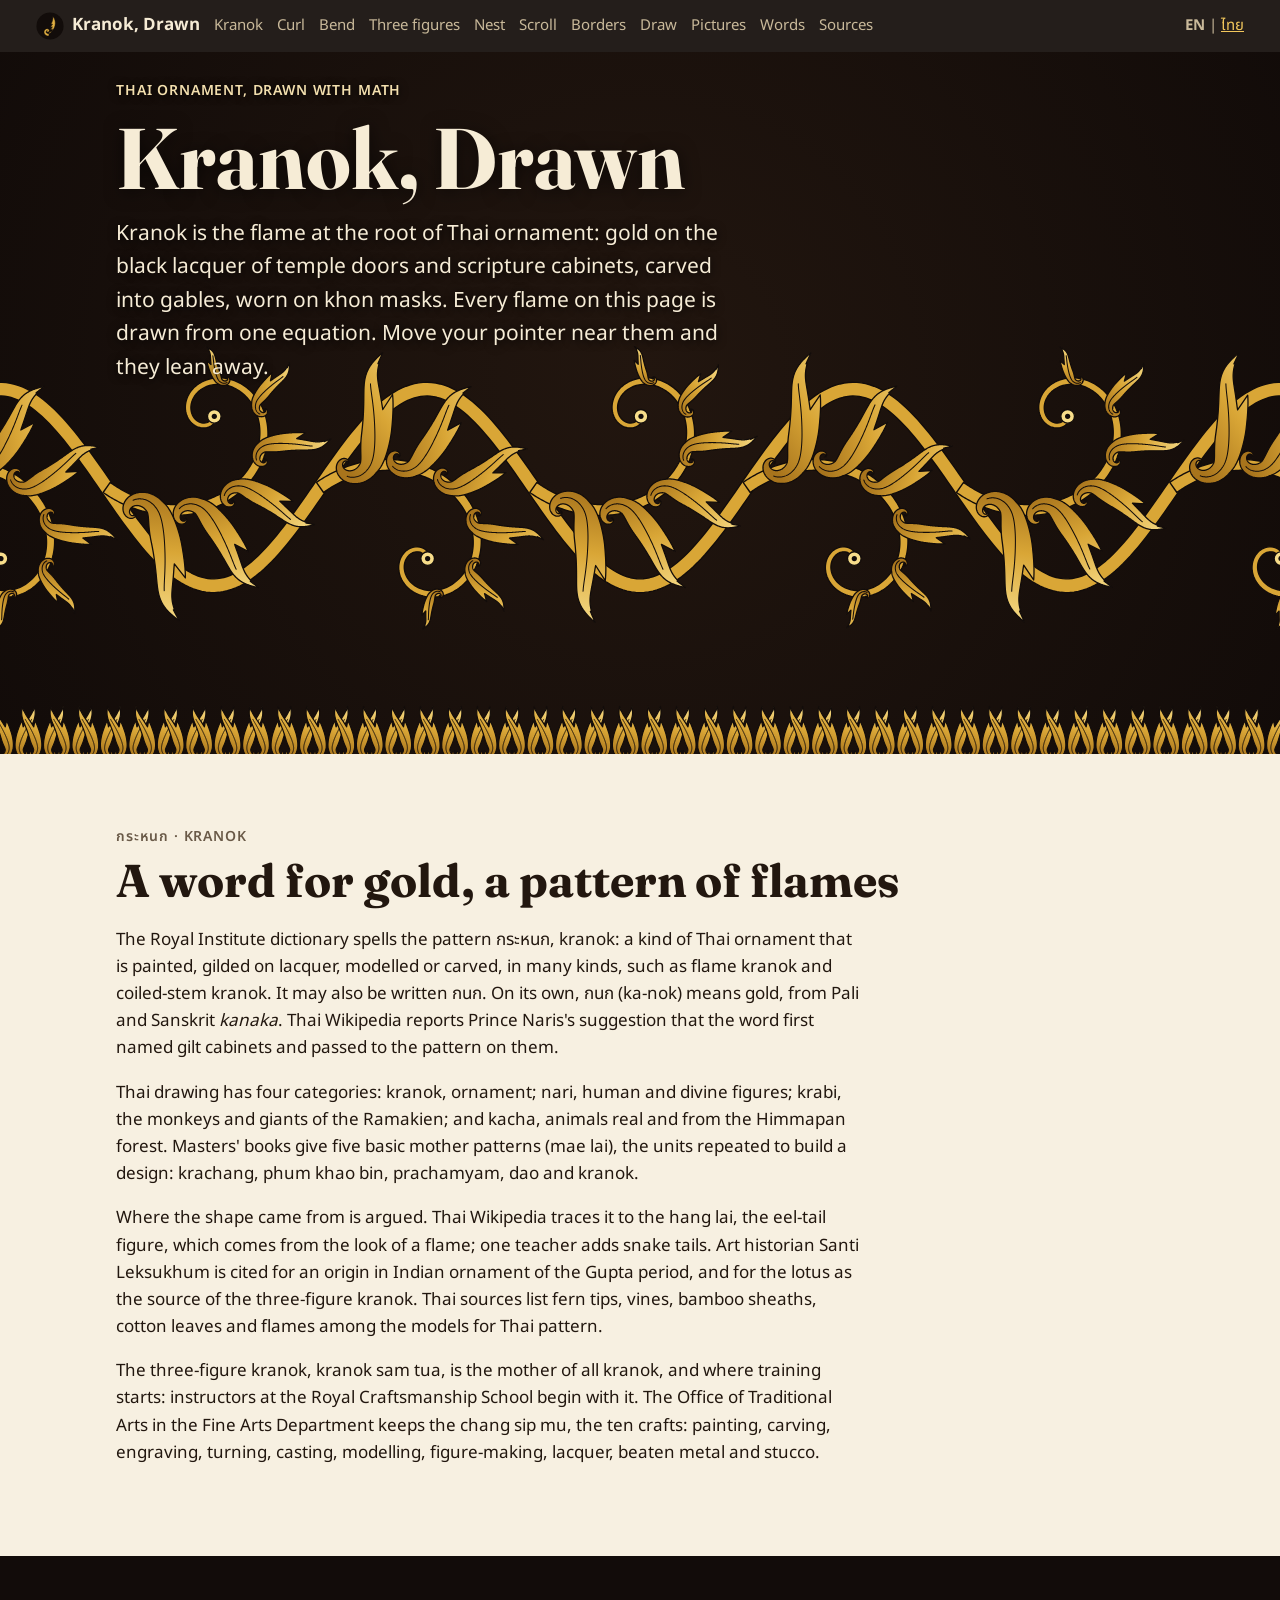
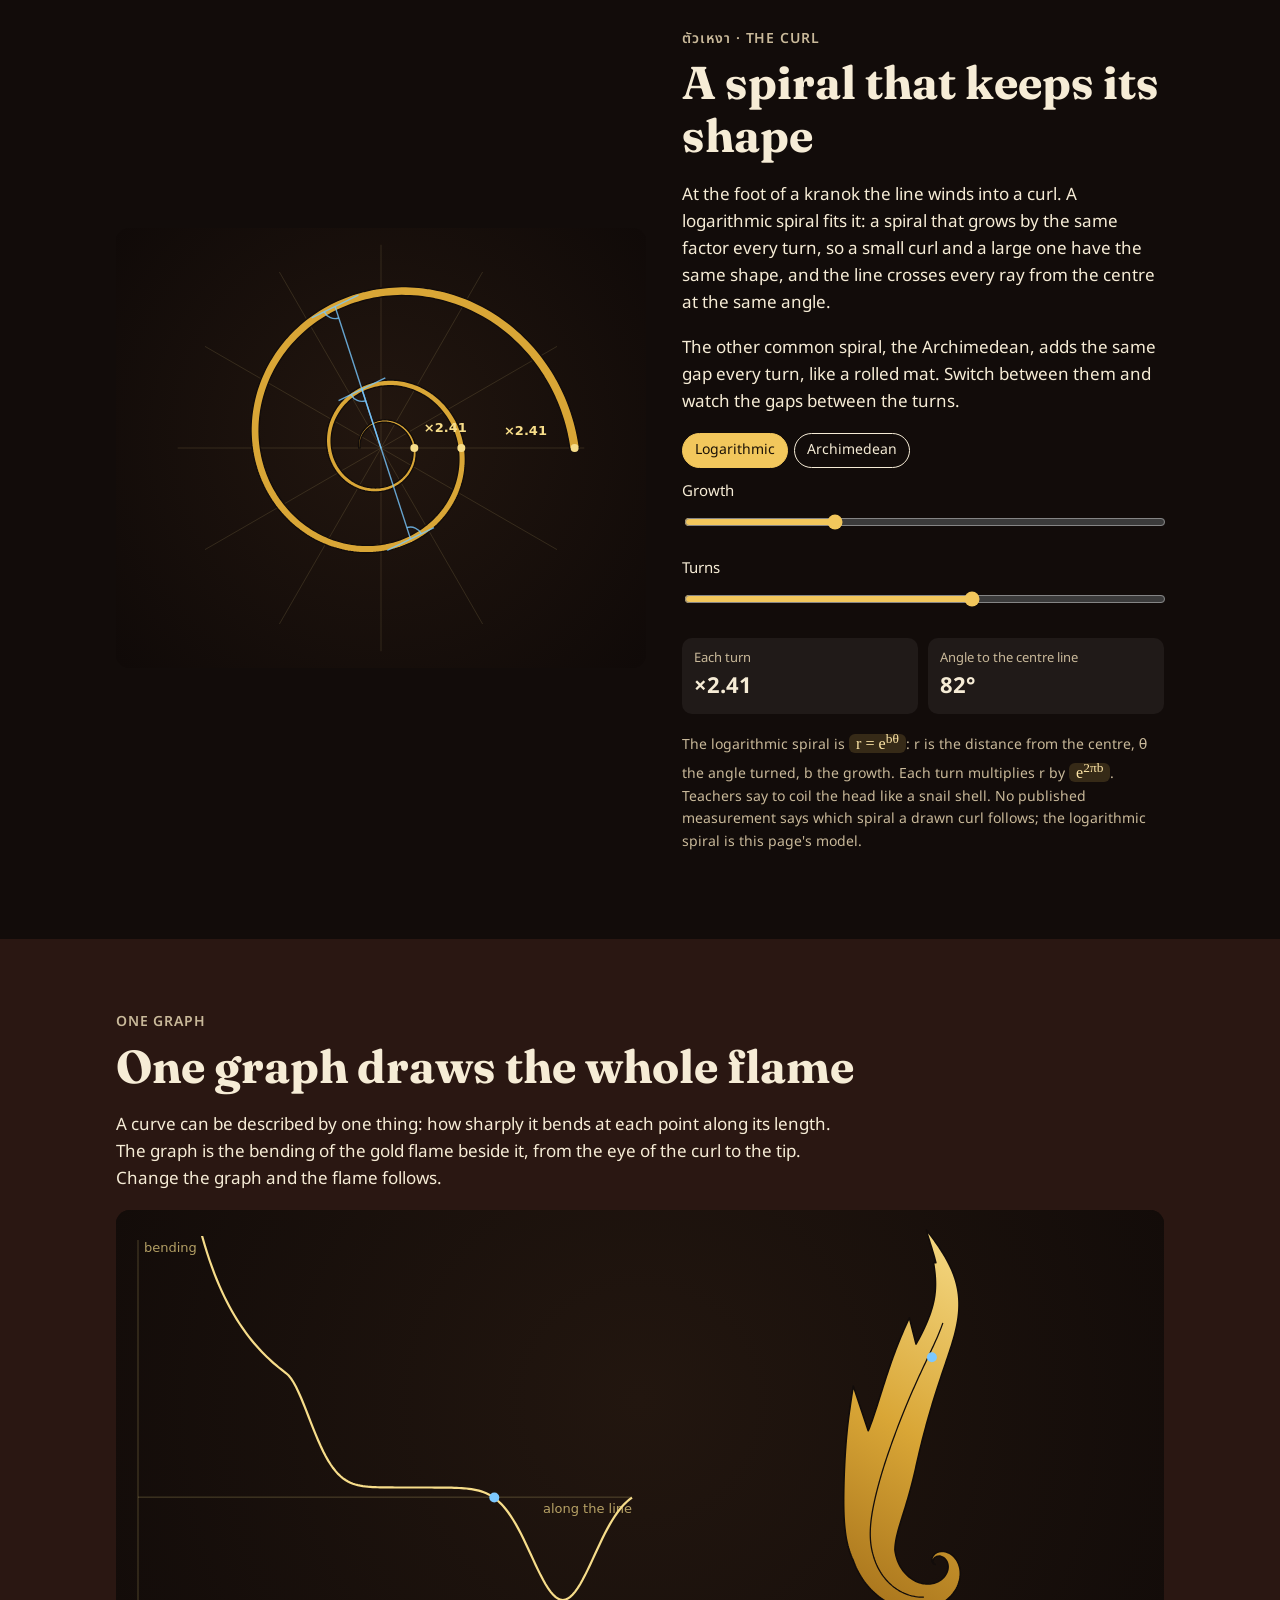
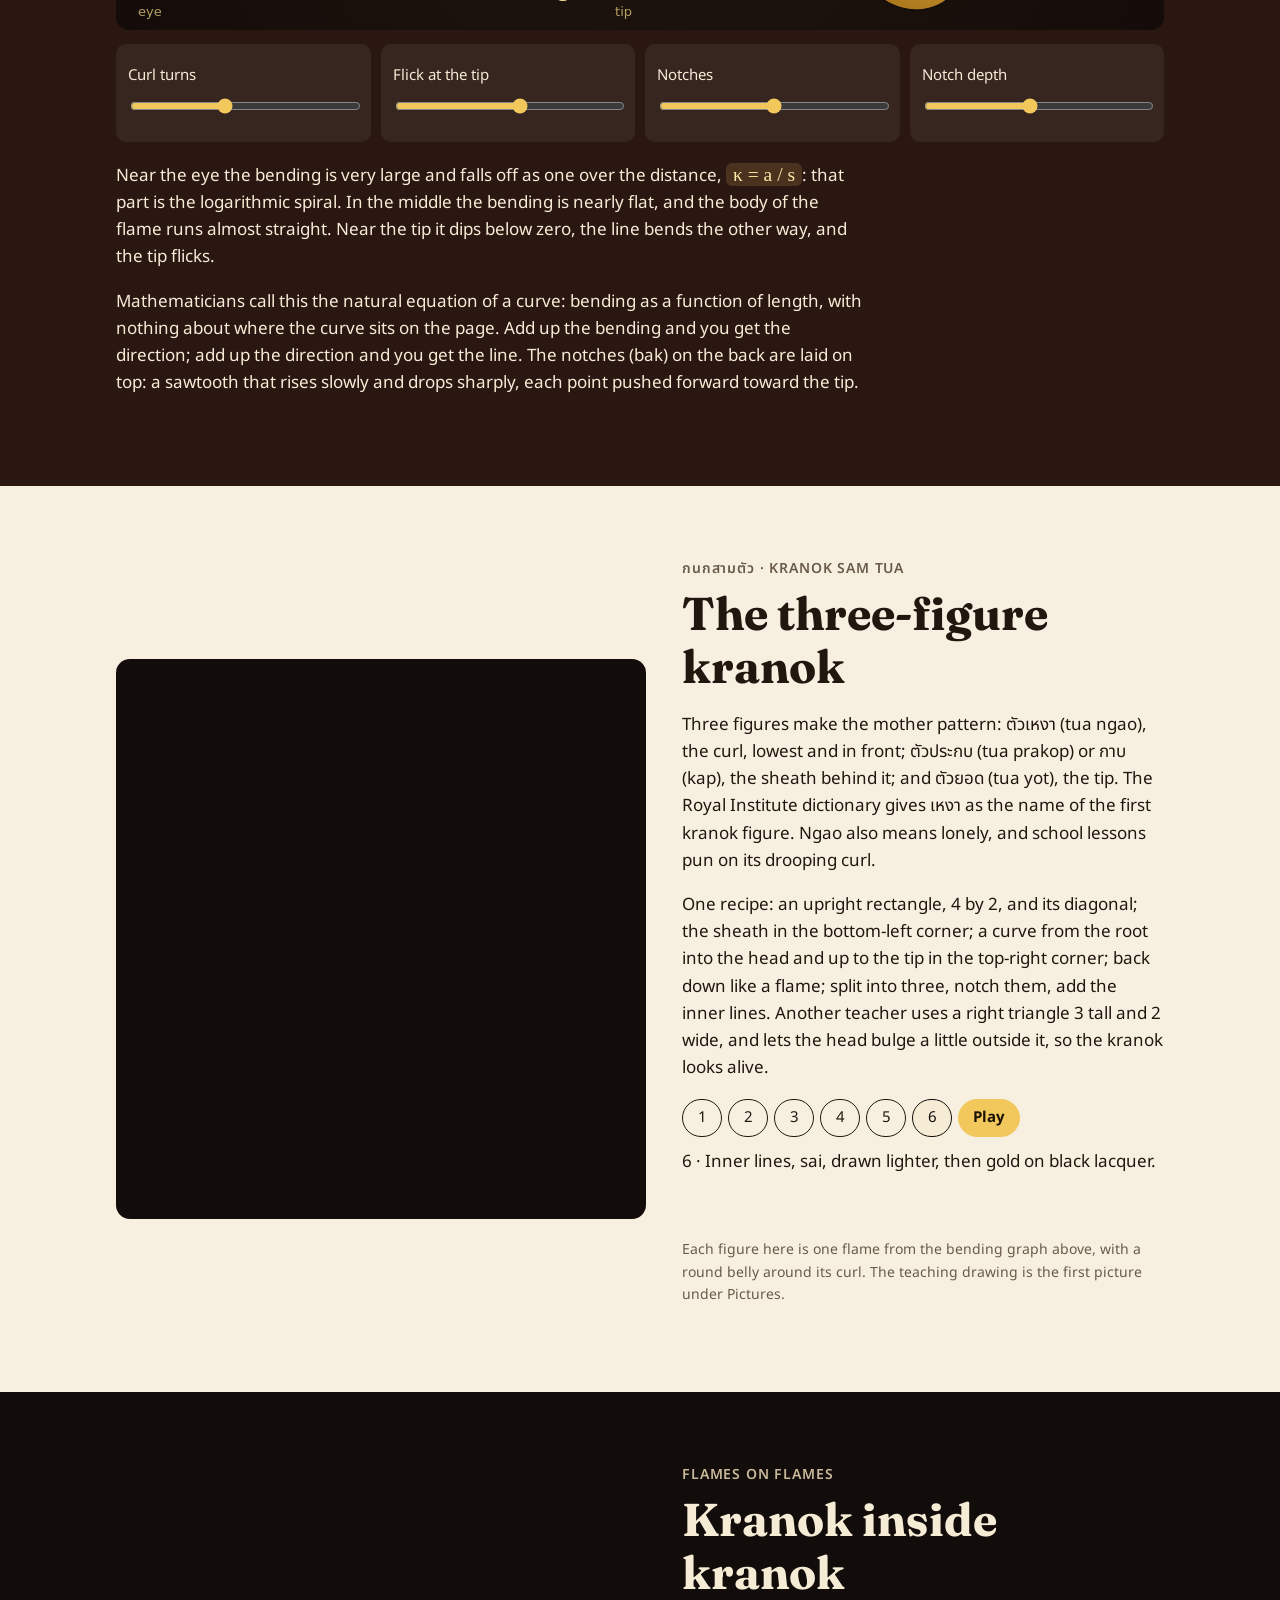
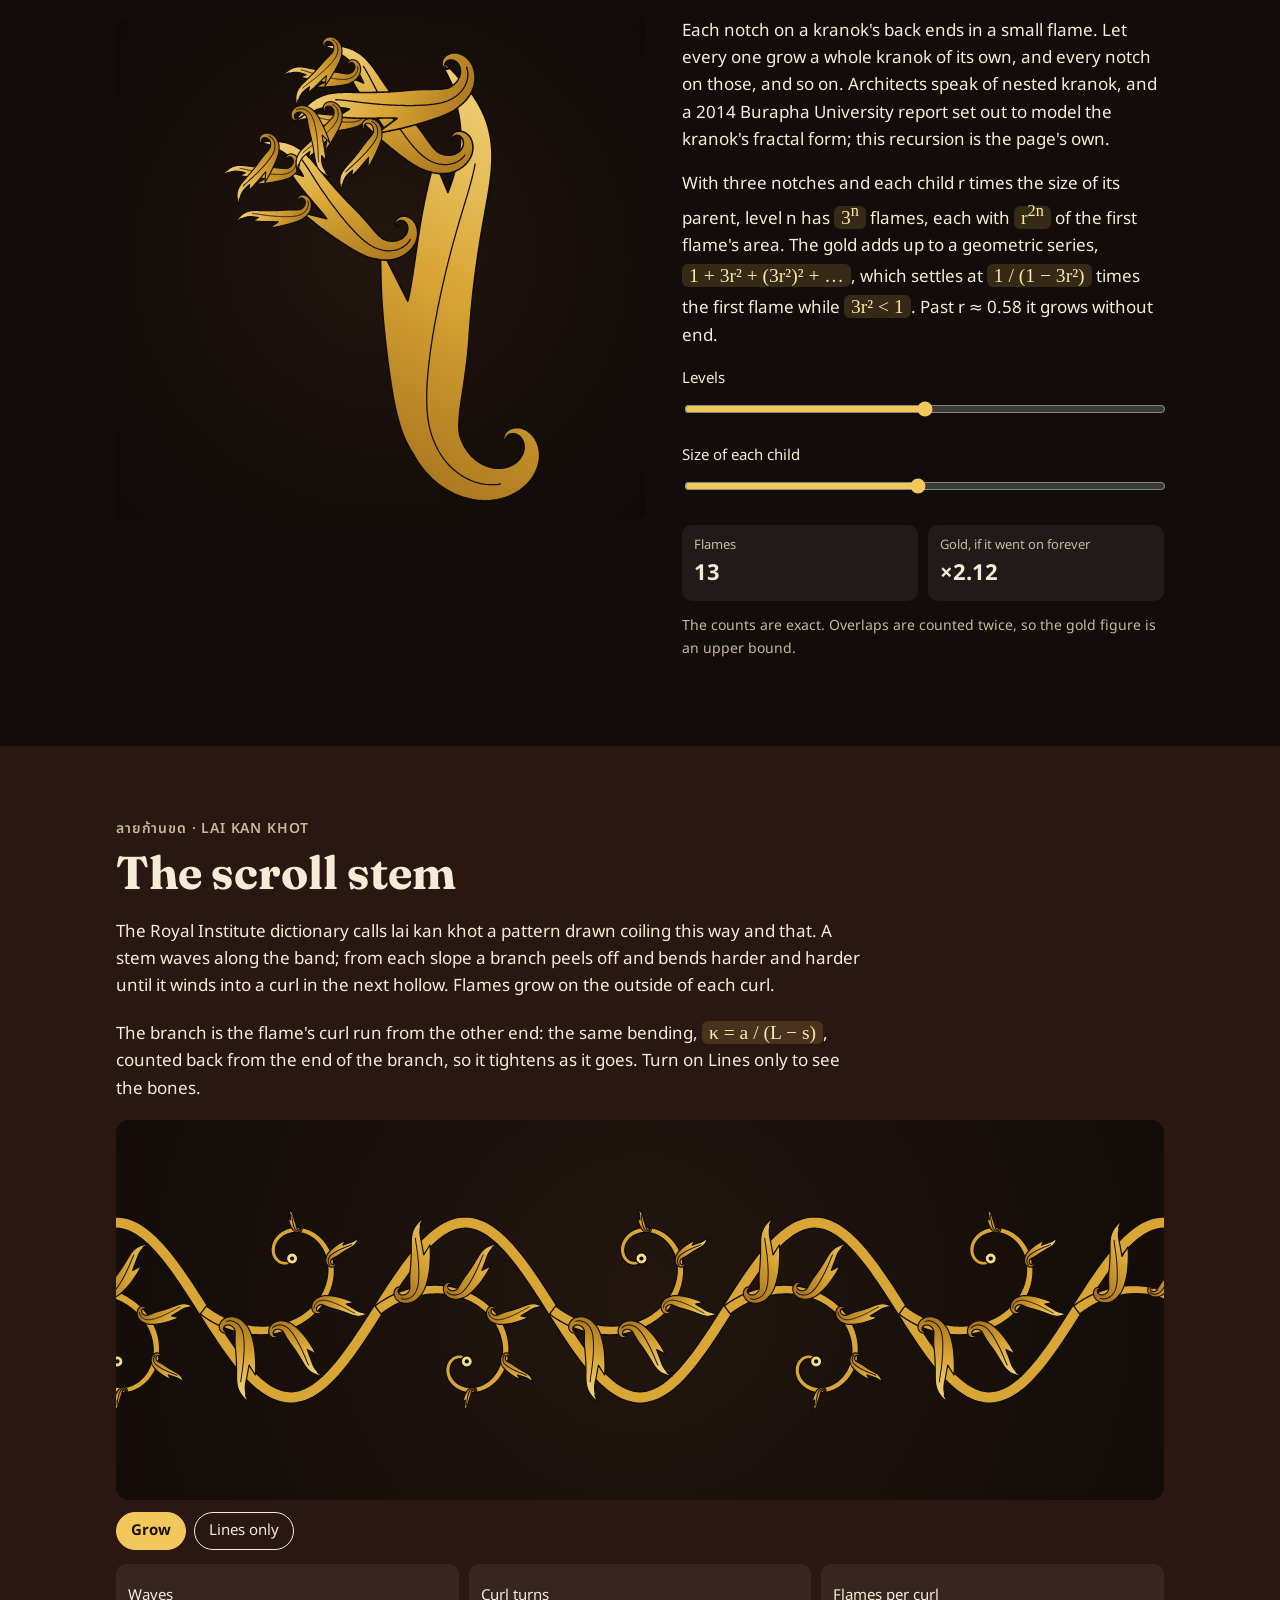
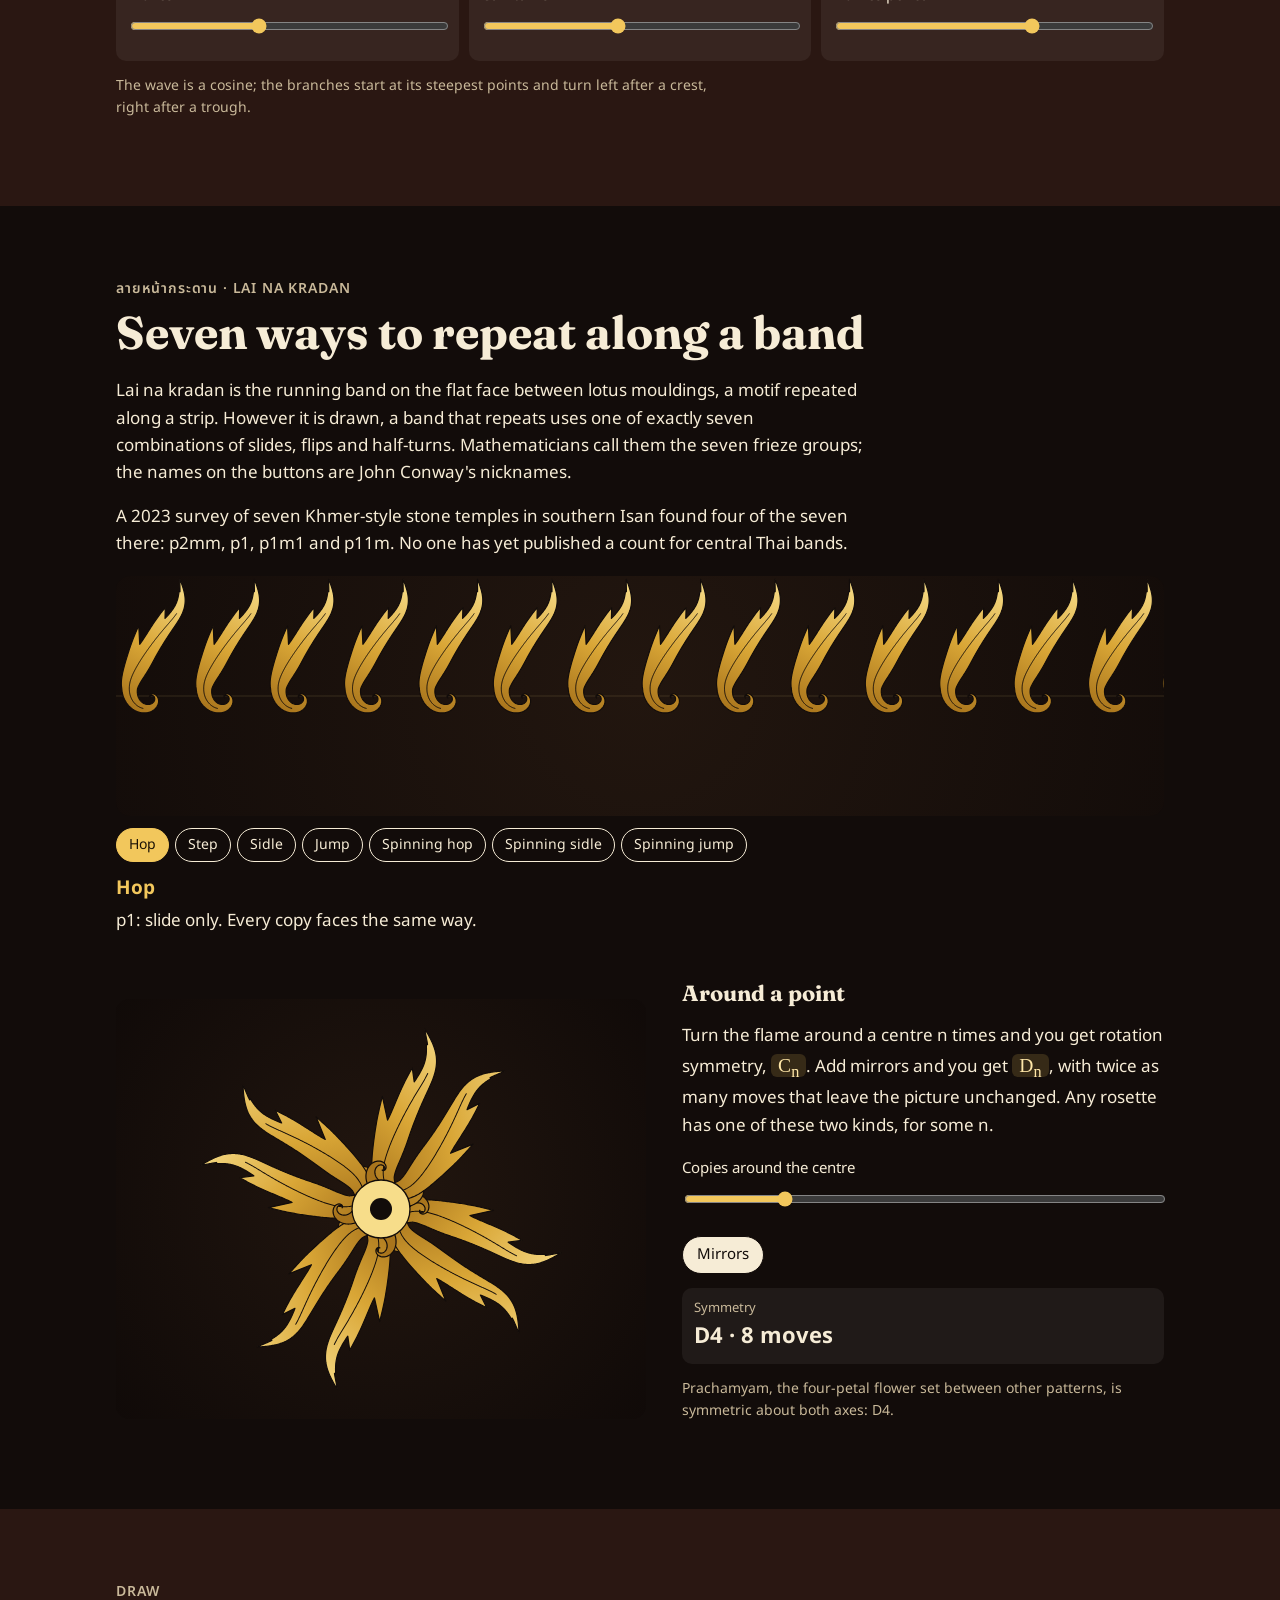
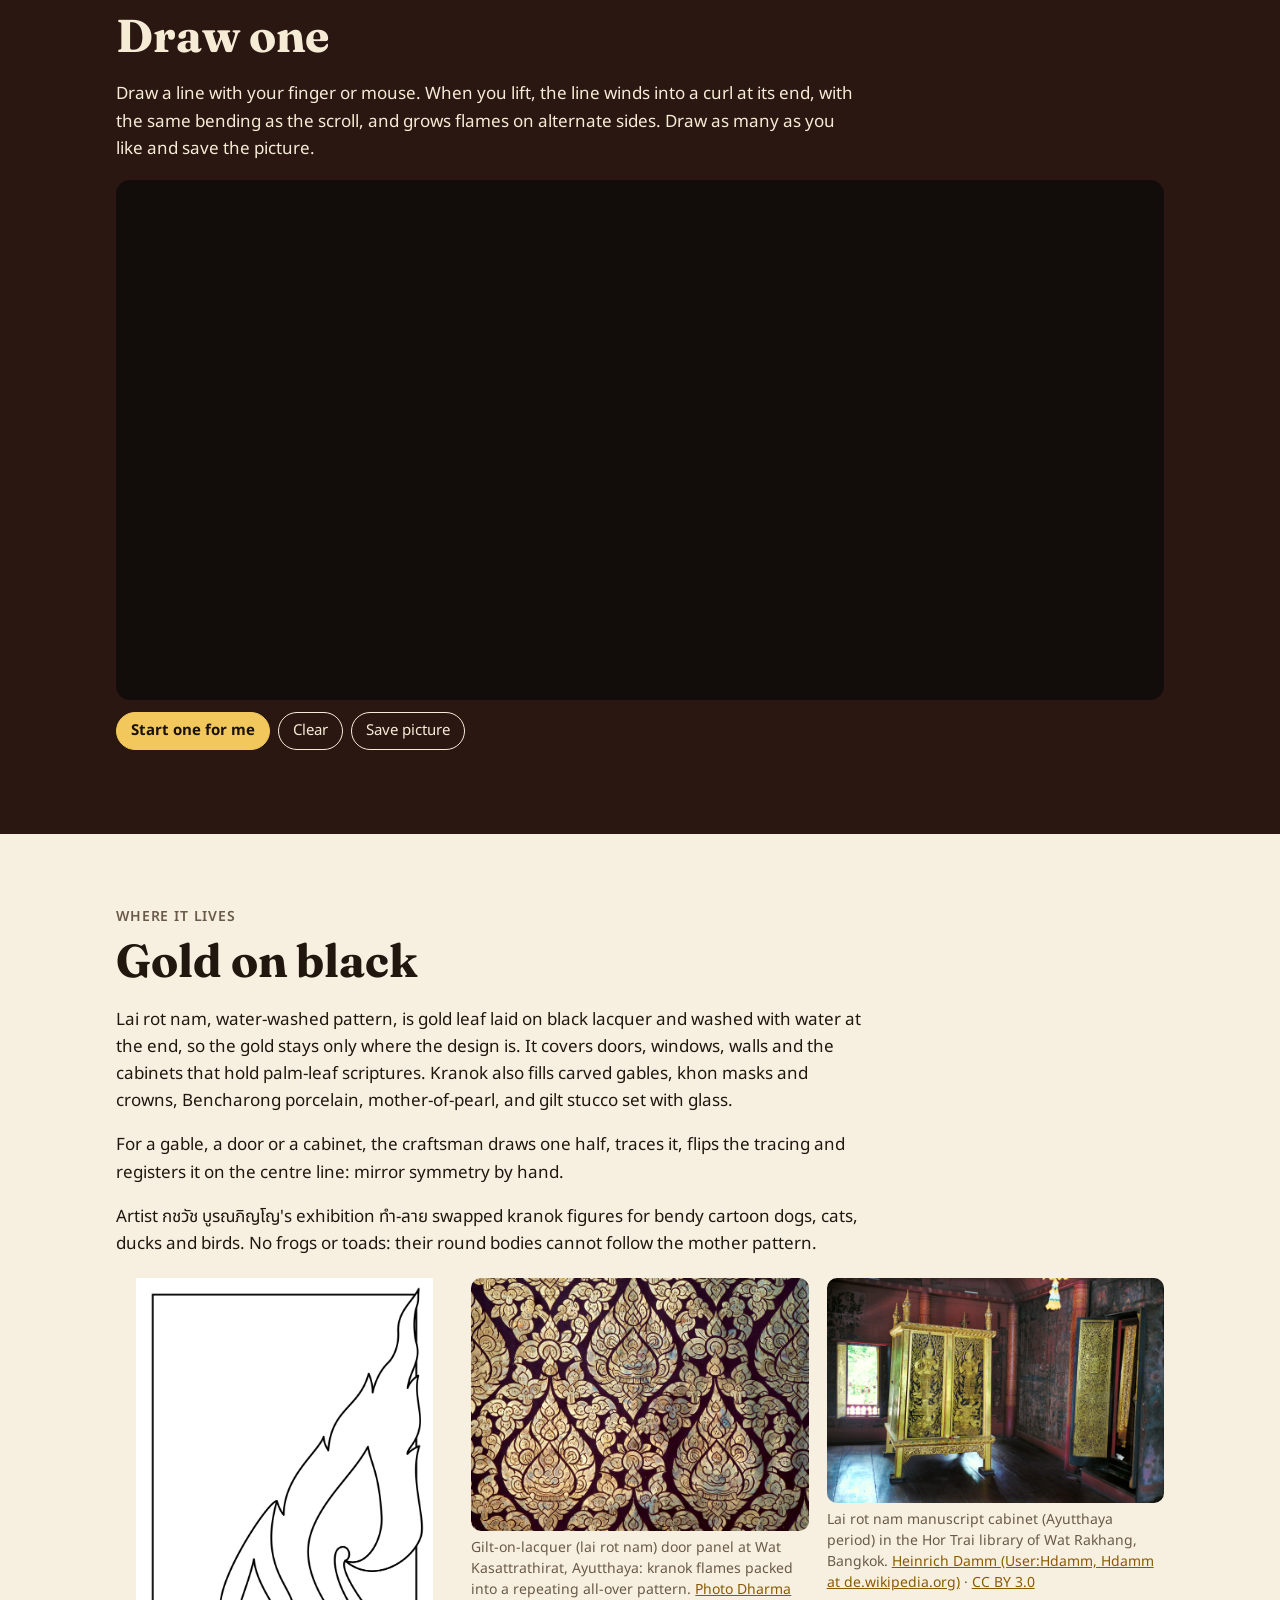
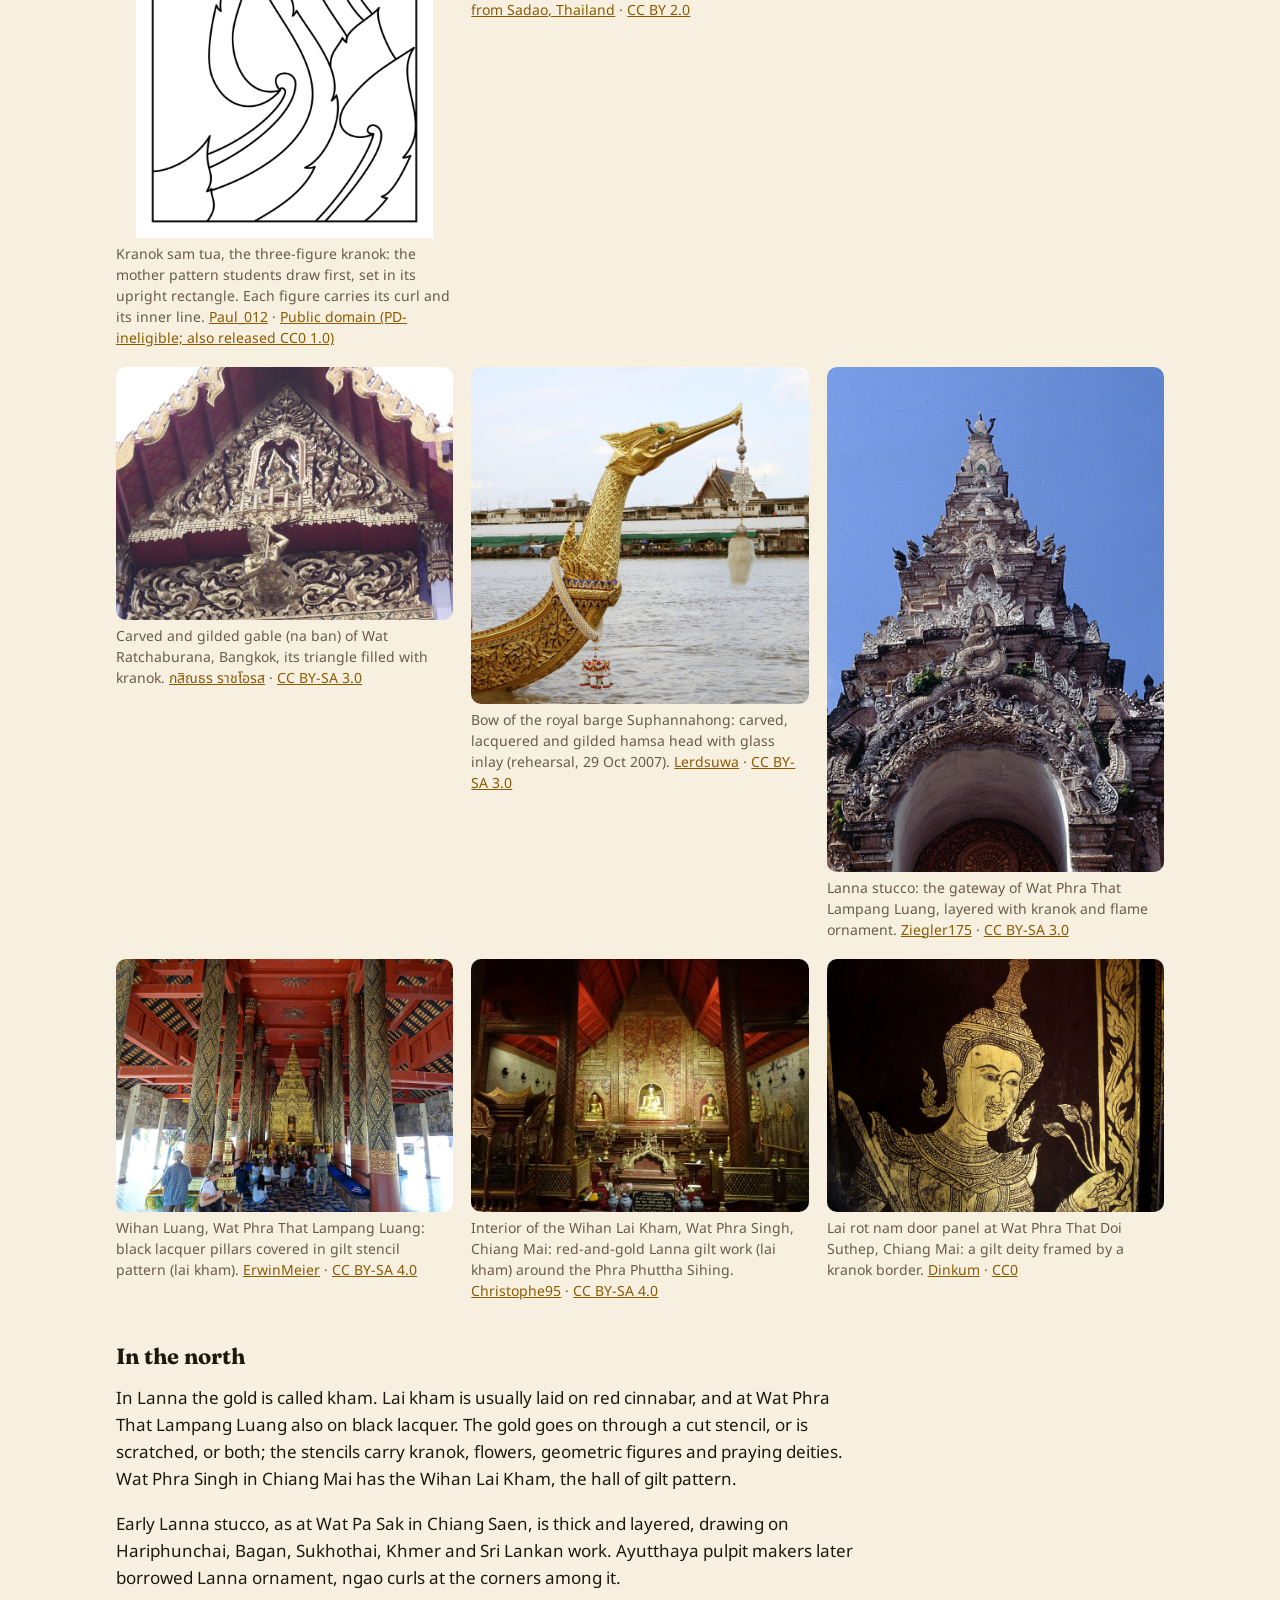
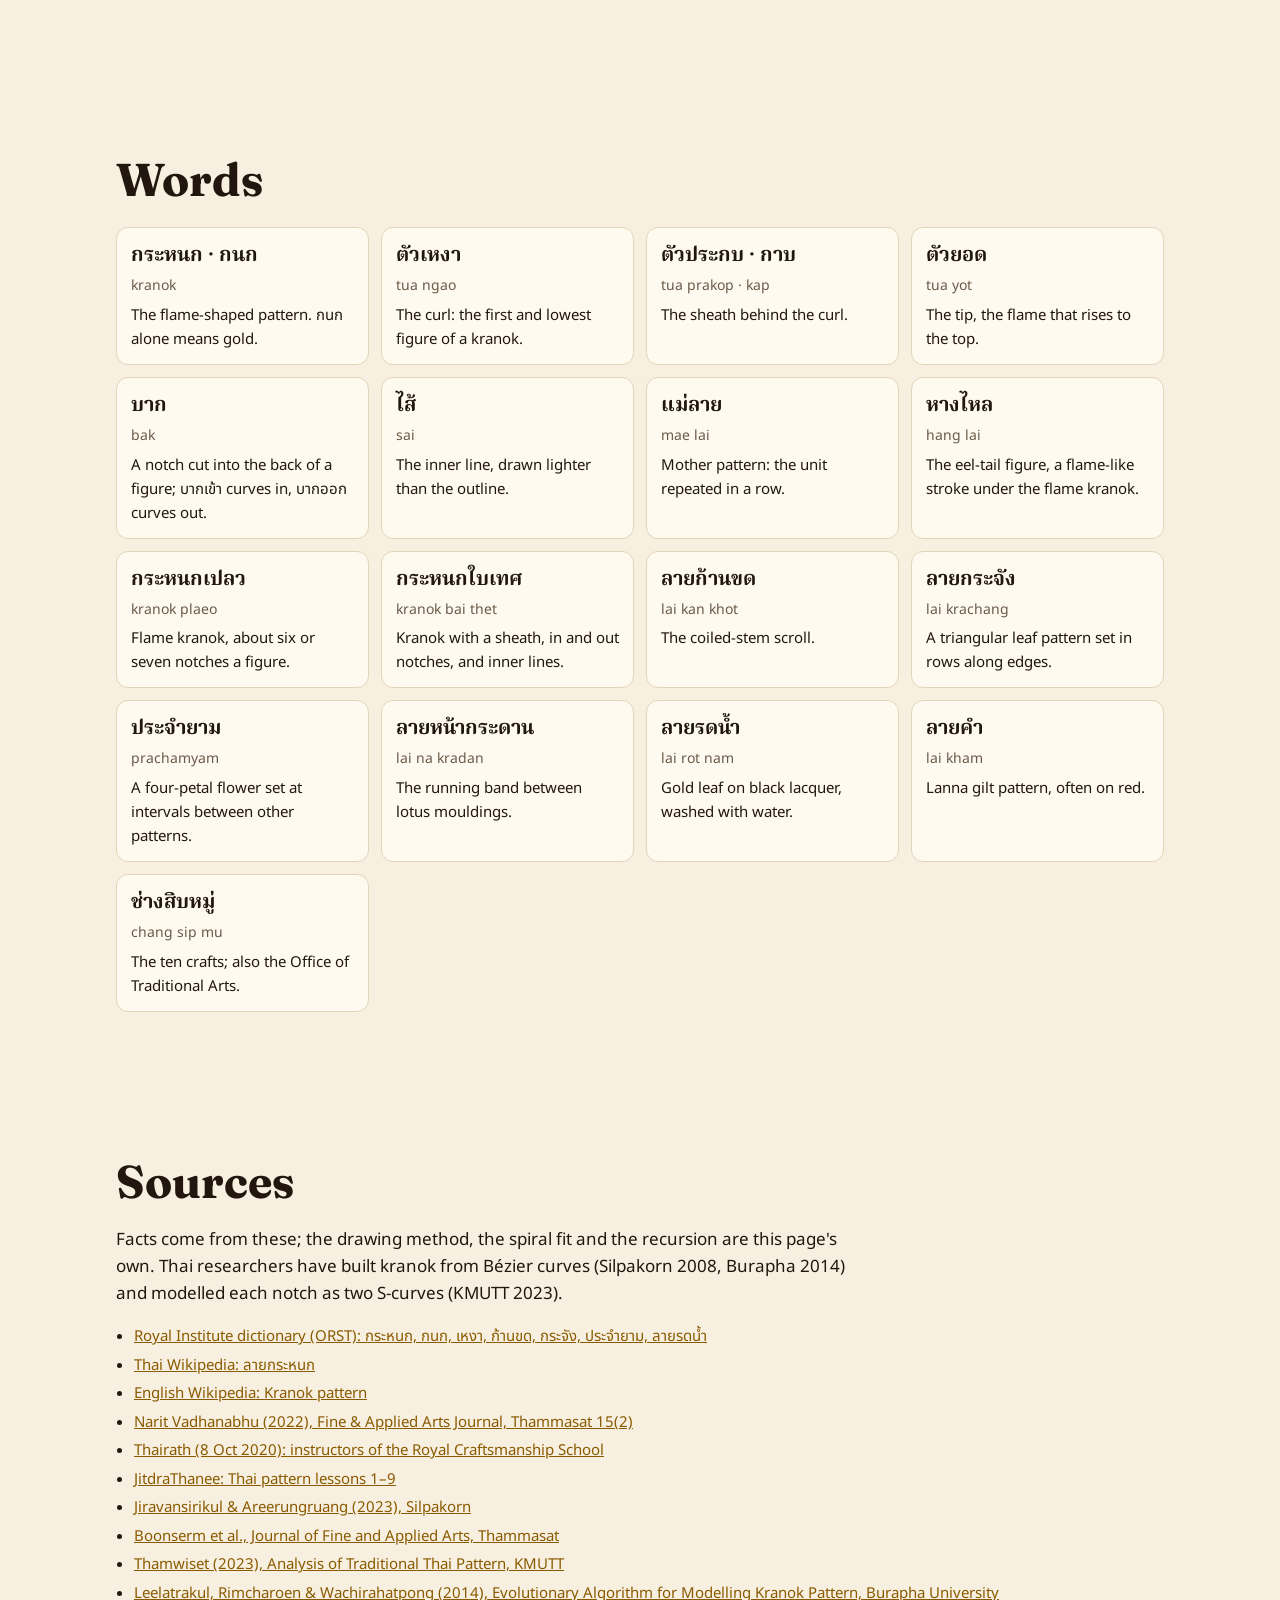
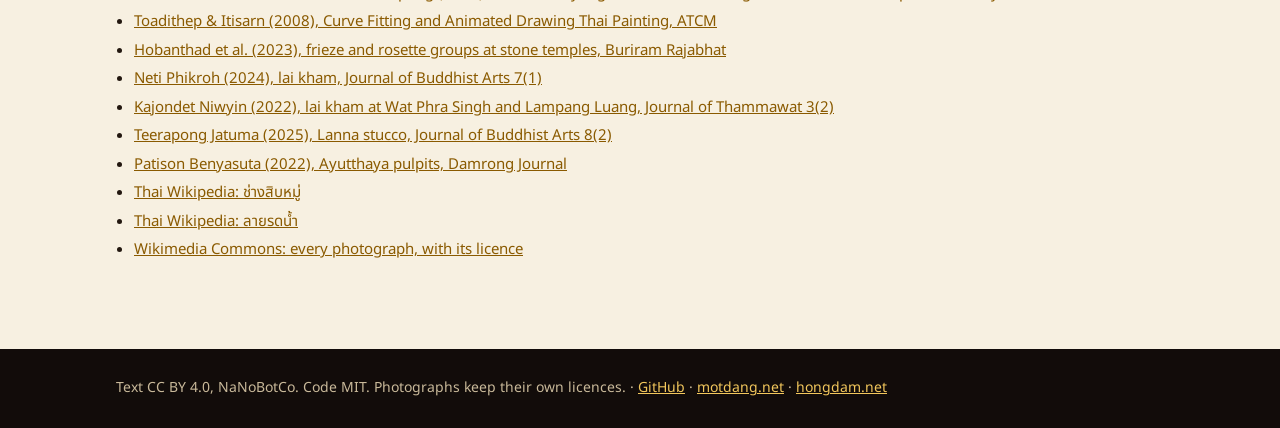
==== docs/index.html @ 628dbaa5 "Kranok, Drawn" ====
<!doctype html><html lang="en" translate="no" class="notranslate"><head>
<meta charset="utf-8"><meta name="viewport" content="width=device-width,initial-scale=1">
<meta name="google" content="notranslate">
<script>if(/[.]translate[.]goog$/.test(location.hostname))location.replace("https://"+location.hostname.slice(0,-15).replace(/--/g,"~").replace(/-/g,".").replace(/~/g,"-")+location.pathname+location.search.replace(/([?&])_x_tr_[^&]*/g,"$1").replace(/[?&]+$/,"").replace(/[?]&+/,"?")+location.hash)</script>
<title>Kranok, Drawn · กนก วาดด้วยคณิต</title>
<meta name="description" content="Kranok, the flame of Thai ornament, drawn with math: the word, the curl, the one graph that bends a flame, the three-figure kranok, flames on flames, the coiled-stem scroll, seven ways to repeat a border, gold on black lacquer and Lanna lai kham. In English and Thai.">
<meta name="theme-color" content="#120c0a">
<link rel="canonical" href="https://nanobotco.github.io/kranok/">
<link rel="alternate" hreflang="en" href="https://nanobotco.github.io/kranok/"><link rel="alternate" hreflang="th" href="https://nanobotco.github.io/kranok/th/"><link rel="alternate" hreflang="x-default" href="https://nanobotco.github.io/kranok/">
<meta property="og:type" content="website"><meta property="og:site_name" content="Kranok, Drawn · กนก วาดด้วยคณิต">
<meta property="og:title" content="Kranok, Drawn"><meta property="og:description" content="Kranok, the flame of Thai ornament, drawn with math: the word, the curl, the one graph that bends a flame, the three-figure kranok, flames on flames, the coiled-stem scroll, seven ways to repeat a border, gold on black lacquer and Lanna lai kham. In English and Thai."><meta property="og:url" content="https://nanobotco.github.io/kranok/">
<meta property="og:image" content="https://nanobotco.github.io/kranok/card.jpg"><meta property="og:image:secure_url" content="https://nanobotco.github.io/kranok/card.jpg"><meta property="og:image:type" content="image/jpeg">
<meta property="og:image:width" content="1200"><meta property="og:image:height" content="630">
<meta property="og:image:alt" content="Gold kranok flames and a coiled scroll on black lacquer">
<meta property="og:locale" content="en_US"><meta property="og:locale:alternate" content="th_TH">
<meta name="twitter:card" content="summary_large_image"><meta name="twitter:image" content="https://nanobotco.github.io/kranok/card.jpg">
<link rel="icon" href="icon.svg" type="image/svg+xml">
<link rel="alternate" type="text/plain" href="https://nanobotco.github.io/kranok/llms.txt" title="llms.txt">
<link rel="preconnect" href="https://fonts.googleapis.com"><link rel="preconnect" href="https://fonts.gstatic.com" crossorigin>
<link href="https://fonts.googleapis.com/css2?family=Fraunces:opsz,wght@9..144,600;9..144,700&family=Noto+Sans+Thai:wght@400;600;700&family=Noto+Serif+Thai:wght@600;700&display=swap" rel="stylesheet">
<script>if(/[?&]card/.test(location.search))document.documentElement.classList.add("card")</script>
<style>:root{--cave:#120c0a;--rock:#2a1712;--rock2:#3a211a;--ink:#f6ecd6;--dim:#c9b99a;--lamp:#f2c75c;--water:#7cc8ff;--deep:#7a1f17;--line:#9be38c;--paper:#f7f0e1;--pink:#ff8f7a;--pinkd:#c4402a;--text:#22170f;--mute:#6a5a48;--rule:#e2d4b8}
*{box-sizing:border-box}
html{scroll-behavior:smooth;-webkit-text-size-adjust:100%}
body{margin:0;background:var(--paper);color:var(--text);font:17px/1.6 "Noto Sans Thai",system-ui,-apple-system,"Segoe UI",sans-serif}
html[lang=th] body{font-size:18px;line-height:1.75}
a{color:#8a5a00}
.sr{position:absolute;width:1px;height:1px;overflow:hidden;clip:rect(0 0 0 0)}
h1,h2,h3{font-family:Fraunces,"Noto Serif Thai",Georgia,serif;font-weight:700;line-height:1.15;margin:0 0 .4em}
html[lang=th] h1,html[lang=th] h2,html[lang=th] h3{font-family:"Noto Serif Thai",Fraunces,serif;line-height:1.35}
h2{font-size:clamp(28px,4.6vw,46px)}
h3{font-size:22px}
.in{max-width:1080px;margin:0 auto;padding:0 16px}
.kick{font-size:14px;letter-spacing:.06em;text-transform:uppercase;color:var(--mute);margin:0 0 .5em;font-weight:600}
html[lang=th] .kick{text-transform:none;letter-spacing:0}
.intro{font-size:19px;max-width:44em}
.sec{padding:72px 0}
.sec p{max-width:44em}
.dark{background:var(--cave);color:var(--ink)}
.dark a{color:var(--lamp)}
.dark .kick{color:var(--dim)}
.rock{background:var(--rock);color:var(--ink)}
.rock a{color:var(--lamp)}
.rock .kick{color:var(--dim)}
canvas{display:block;width:100%;touch-action:pan-y}
.cv{border-radius:14px;background:#120c0a}
.note{font-size:14px;color:var(--mute);margin-top:.6em}
.dark .note,.rock .note{color:var(--dim)}
/* top bar */
header.top{position:sticky;top:0;z-index:20;background:rgba(18,12,10,.92);backdrop-filter:blur(8px);-webkit-backdrop-filter:blur(8px);color:var(--ink);transition:transform .25s}
header.top .in{display:flex;align-items:center;gap:14px;min-height:52px;max-width:1240px}
.brand{display:flex;align-items:center;gap:8px;color:var(--ink);text-decoration:none;font-weight:700;white-space:nowrap}
.brand svg{width:28px;height:28px}
header.top nav{display:flex;gap:14px;overflow-x:auto;scrollbar-width:none;flex:1;font-size:15px}
header.top nav::-webkit-scrollbar{display:none}
header.top nav a{color:var(--dim);text-decoration:none;white-space:nowrap;padding:6px 0}
header.top nav a:hover{color:var(--lamp)}
.lang{white-space:nowrap;font-size:15px;color:var(--dim)}
.lang a{color:var(--lamp)}
body.nav-away header.top{transform:translateY(-100%)}
@media (max-width:720px){.brand span{display:none}}
/* hero */
.hero{position:relative;background:var(--cave);color:var(--ink);overflow:hidden}
.hero canvas{height:min(78vh,720px);min-height:460px}
.hero-t{position:absolute;left:0;right:0;top:0;padding:28px 16px 0;max-width:1080px;margin:0 auto;pointer-events:none}
.hero-t h1{font-size:clamp(38px,7.4vw,86px);margin:0;text-shadow:0 2px 18px rgba(0,0,0,.6)}
.hero-t .kick{color:#f3dfae;text-shadow:0 1px 8px #000}
.hero-t .lede{font-size:clamp(17px,2.2vw,21px);max-width:30em;text-shadow:0 1px 10px #000;margin:.4em 0 0}
.tbar{display:flex;flex-wrap:wrap;align-items:center;gap:10px 14px;padding:12px 16px 18px;max-width:1080px;margin:0 auto}
.tbar input[type=range]{flex:1 1 280px;accent-color:var(--lamp);min-height:32px}
.tdate{font-weight:700;min-width:9em;font-variant-numeric:tabular-nums}
.tev{flex:1 1 100%;margin:0;min-height:3.4em;color:#e9e3d4;font-size:17px;max-width:46em}
.pill{font:inherit;font-size:15px;border:1.5px solid currentColor;background:transparent;color:inherit;border-radius:999px;padding:6px 14px;cursor:pointer;min-height:36px}
.pill.hot{background:var(--lamp);color:#1b1206;border-color:var(--lamp);font-weight:700}
.pill[aria-pressed=true]{background:var(--ink);color:var(--cave)}
.btns{display:flex;flex-wrap:wrap;gap:8px;margin:12px 0}
html.card header.top,html.card .tbar,html.card main>section:not(.hero),html.card footer{display:none}
html.card .hero canvas{height:100vh;min-height:0}
html.card .hero-t{padding-top:46px;padding-left:56px;max-width:none}
html.card .hero-t h1{font-size:96px}
.ph{display:grid;grid-template-columns:repeat(auto-fit,minmax(300px,1fr));gap:18px;margin-top:20px}
.ph figure{margin:0}
.ph img{width:100%;height:auto;border-radius:10px;display:block;background:#ddd}
.ph figcaption{font-size:14px;color:var(--mute);margin-top:6px;line-height:1.5}
.dark .ph figcaption,.rock .ph figcaption{color:var(--dim)}
.src{font-size:15px;padding-left:1.2em}
.src li{margin:.3em 0}
footer.bot{background:var(--cave);color:var(--dim);padding:28px 0;font-size:14px}
footer.bot a{color:var(--lamp)}
.math{font-family:"STIX Two Math","Cambria Math",Georgia,serif;font-size:1.15em;background:rgba(242,199,92,.14);border-radius:6px;padding:1px 7px;white-space:nowrap}
.dark .math,.rock .math{background:rgba(242,199,92,.16);color:#ffe7a8}
.seg{display:flex;flex-wrap:wrap;gap:6px;margin:12px 0}
.seg .pill{font-size:14px;padding:5px 12px;min-height:34px}
.seg .pill[aria-pressed=true]{background:var(--lamp);color:#1b1206;border-color:var(--lamp)}
.fz{margin-top:8px}
.fz b{font-size:19px;color:var(--lamp)}
.fz p{margin:.2em 0 0}
.steps{display:flex;flex-wrap:wrap;gap:6px;margin:12px 0}
.steps .pill{min-width:40px}
.steptext{min-height:4.8em;margin:.4em 0 0}
.glos{display:grid;grid-template-columns:repeat(auto-fill,minmax(250px,1fr));gap:12px;margin-top:20px}
.glos div{background:#fffaf0;border:1px solid var(--rule);border-radius:12px;padding:12px 14px}
.glos b{display:block;font-size:20px;font-family:"Noto Serif Thai",Fraunces,serif}
.glos i{font-style:normal;color:var(--mute);font-size:14px}
.glos p{margin:.3em 0 0;font-size:15px}
#owncv{cursor:crosshair;touch-action:none}
.cv{background:#120c0a}
.hero{background:#120c0a}
.lede-wrap{max-width:46em}
html.card .cardline{display:block}
.cardline{display:none;font-size:22px;color:#f3dfae;margin-top:16px;text-shadow:0 1px 8px #000}
.cardline span{font-size:18px;color:var(--lamp)}
.two{display:grid;grid-template-columns:1.1fr 1fr;gap:36px;align-items:center}
@media (max-width:860px){.two{grid-template-columns:1fr}}
.readout{display:grid;grid-template-columns:repeat(auto-fit,minmax(140px,1fr));gap:10px;margin:14px 0}
.readout div{background:rgba(255,255,255,.06);border-radius:10px;padding:10px 12px}
.sec:not(.dark):not(.rock) .readout div{background:#efe3c8}
.readout span{display:block;font-size:13px;color:var(--dim)}
.sec:not(.dark):not(.rock) .readout span{color:var(--mute)}
.readout b{font-size:22px;font-variant-numeric:tabular-nums}
input[type=range]{width:100%;accent-color:var(--lamp);min-height:32px}
label.lab{display:block;font-size:15px;margin-top:10px}
@media (prefers-reduced-motion:reduce){html{scroll-behavior:auto}}
.ph img{max-height:560px;object-fit:contain;background:transparent}
</style>
</head><body>
<header class="top"><div class="in"><a class="brand" href="#top"><img src="icon.svg" width="28" height="28" alt=""><span>Kranok, Drawn</span></a>
<nav aria-label="Sections"><a href="#kranok">Kranok</a><a href="#curl">Curl</a><a href="#bend">Bend</a><a href="#three">Three figures</a><a href="#nest">Nest</a><a href="#scroll">Scroll</a><a href="#borders">Borders</a><a href="#draw">Draw</a><a href="#where">Pictures</a><a href="#words">Words</a><a href="#sources">Sources</a></nav>
<span class="lang"><b>EN</b> | <a href="th/" hreflang="th">ไทย</a></span></div></header>
<main><section id="top" class="hero"><canvas id="scene" role="img" aria-label="A gold scroll of kranok flames grows across black lacquer"></canvas>
<div class="hero-t"><p class="kick">Thai ornament, drawn with math</p><h1>Kranok, Drawn</h1><p class="lede">Kranok is the flame at the root of Thai ornament: gold on the black lacquer of temple doors and scripture cabinets, carved into gables, worn on khon masks. Every flame on this page is drawn from one equation. Move your pointer near them and they lean away.</p><p class="cardline">The flame of Thai ornament, drawn with math<br><span>nanobotco.github.io/kranok</span></p></div></section>
<section id="kranok" class="sec"><div class="in"><p class="kick">กระหนก · kranok</p><h2>A word for gold, a pattern of flames</h2><p>The Royal Institute dictionary spells the pattern กระหนก, kranok: a kind of Thai ornament that is painted, gilded on lacquer, modelled or carved, in many kinds, such as flame kranok and coiled-stem kranok. It may also be written กนก. On its own, กนก (ka-nok) means gold, from Pali and Sanskrit <i>kanaka</i>. Thai Wikipedia reports Prince Naris's suggestion that the word first named gilt cabinets and passed to the pattern on them.</p><p>Thai drawing has four categories: kranok, ornament; nari, human and divine figures; krabi, the monkeys and giants of the Ramakien; and kacha, animals real and from the Himmapan forest. Masters' books give five basic mother patterns (mae lai), the units repeated to build a design: krachang, phum khao bin, prachamyam, dao and kranok.</p><p>Where the shape came from is argued. Thai Wikipedia traces it to the hang lai, the eel-tail figure, which comes from the look of a flame; one teacher adds snake tails. Art historian Santi Leksukhum is cited for an origin in Indian ornament of the Gupta period, and for the lotus as the source of the three-figure kranok. Thai sources list fern tips, vines, bamboo sheaths, cotton leaves and flames among the models for Thai pattern.</p><p>The three-figure kranok, kranok sam tua, is the mother of all kranok, and where training starts: instructors at the Royal Craftsmanship School begin with it. The Office of Traditional Arts in the Fine Arts Department keeps the chang sip mu, the ten crafts: painting, carving, engraving, turning, casting, modelling, figure-making, lacquer, beaten metal and stucco.</p></div></section>
<section id="curl" class="sec dark"><div class="in two"><div><canvas id="curlcv" class="cv" role="img" aria-label="A spiral that keeps its shape"></canvas></div>
<div><p class="kick">ตัวเหงา · the curl</p><h2>A spiral that keeps its shape</h2><p>At the foot of a kranok the line winds into a curl. A logarithmic spiral fits it: a spiral that grows by the same factor every turn, so a small curl and a large one have the same shape, and the line crosses every ray from the centre at the same angle.</p><p>The other common spiral, the Archimedean, adds the same gap every turn, like a rolled mat. Switch between them and watch the gaps between the turns.</p>
<div class="seg" role="group"><button class="pill" type="button" data-curl="log" aria-pressed="true">Logarithmic</button><button class="pill" type="button" data-curl="arch" aria-pressed="false">Archimedean</button></div>
<div id="cbw"><label class="lab" for="cb">Growth</label><input id="cb" type="range" min="0.06" max="0.32" step="0.005" value="0.14"></div><label class="lab" for="ct">Turns</label><input id="ct" type="range" min="1" max="3.5" step="0.05" value="2.5">
<div class="readout"><div><span>Each turn</span><b id="cr1">–</b></div><div><span>Angle to the centre line</span><b id="cr2">–</b></div></div>
<p class="note">The logarithmic spiral is <span class="math">r = e<sup>bθ</sup></span>: r is the distance from the centre, θ the angle turned, b the growth. Each turn multiplies r by <span class="math">e<sup>2πb</sup></span>. Teachers say to coil the head like a snail shell. No published measurement says which spiral a drawn curl follows; the logarithmic spiral is this page's model.</p></div></div></section>
<section id="bend" class="sec rock"><div class="in"><p class="kick">One graph</p><h2>One graph draws the whole flame</h2><p>A curve can be described by one thing: how sharply it bends at each point along its length. The graph is the bending of the gold flame beside it, from the eye of the curl to the tip. Change the graph and the flame follows.</p>
<canvas id="bendcv" class="cv" role="img" aria-label="One graph draws the whole flame"></canvas>
<div class="readout" style="grid-template-columns:repeat(auto-fit,minmax(200px,1fr))"><div><label class="lab" for="bturns">Curl turns</label><input id="bturns" type="range" min="0.3" max="2.4" step="0.05" value="1.15"></div><div><label class="lab" for="bflick">Flick at the tip</label><input id="bflick" type="range" min="-4" max="16" step="0.5" value="7"></div><div><label class="lab" for="bteeth">Notches</label><input id="bteeth" type="range" min="0" max="6" step="1" value="3"></div><div><label class="lab" for="bdepth">Notch depth</label><input id="bdepth" type="range" min="0" max="1.2" step="0.05" value="0.55"></div></div>
<p>Near the eye the bending is very large and falls off as one over the distance, <span class="math">κ = a / s</span>: that part is the logarithmic spiral. In the middle the bending is nearly flat, and the body of the flame runs almost straight. Near the tip it dips below zero, the line bends the other way, and the tip flicks.</p><p>Mathematicians call this the natural equation of a curve: bending as a function of length, with nothing about where the curve sits on the page. Add up the bending and you get the direction; add up the direction and you get the line. The notches (bak) on the back are laid on top: a sawtooth that rises slowly and drops sharply, each point pushed forward toward the tip.</p></div></section>
<section id="three" class="sec"><div class="in two"><div><canvas id="threecv" class="cv" role="img" aria-label="The three-figure kranok"></canvas></div>
<div><p class="kick">กนกสามตัว · kranok sam tua</p><h2>The three-figure kranok</h2><p>Three figures make the mother pattern: ตัวเหงา (tua ngao), the curl, lowest and in front; ตัวประกบ (tua prakop) or กาบ (kap), the sheath behind it; and ตัวยอด (tua yot), the tip. The Royal Institute dictionary gives เหงา as the name of the first kranok figure. Ngao also means lonely, and school lessons pun on its drooping curl.</p><p>One recipe: an upright rectangle, 4 by 2, and its diagonal; the sheath in the bottom-left corner; a curve from the root into the head and up to the tip in the top-right corner; back down like a flame; split into three, notch them, add the inner lines. Another teacher uses a right triangle 3 tall and 2 wide, and lets the head bulge a little outside it, so the kranok looks alive.</p>
<div class="steps" role="group" aria-label="The three-figure kranok"><button class="pill" type="button" data-step="0" aria-pressed="false">1</button><button class="pill" type="button" data-step="1" aria-pressed="false">2</button><button class="pill" type="button" data-step="2" aria-pressed="false">3</button><button class="pill" type="button" data-step="3" aria-pressed="false">4</button><button class="pill" type="button" data-step="4" aria-pressed="false">5</button><button class="pill" type="button" data-step="5" aria-pressed="false">6</button><button id="tplay" class="pill hot" type="button">Play</button></div>
<p id="steptext" class="steptext" aria-live="polite"></p><p class="note">Each figure here is one flame from the bending graph above, with a round belly around its curl. The teaching drawing is the first picture under Pictures.</p></div></div></section>
<section id="nest" class="sec dark"><div class="in two"><div><canvas id="nestcv" class="cv" role="img" aria-label="Kranok inside kranok"></canvas></div>
<div><p class="kick">Flames on flames</p><h2>Kranok inside kranok</h2><p>Each notch on a kranok's back ends in a small flame. Let every one grow a whole kranok of its own, and every notch on those, and so on. Architects speak of nested kranok, and a 2014 Burapha University report set out to model the kranok's fractal form; this recursion is the page's own.</p><p>With three notches and each child r times the size of its parent, level n has <span class="math">3<sup>n</sup></span> flames, each with <span class="math">r<sup>2n</sup></span> of the first flame's area. The gold adds up to a geometric series, <span class="math">1 + 3r² + (3r²)² + …</span>, which settles at <span class="math">1 / (1 − 3r²)</span> times the first flame while <span class="math">3r² &lt; 1</span>. Past r ≈ 0.58 it grows without end.</p>
<label class="lab" for="ndepth">Levels</label><input id="ndepth" type="range" min="0" max="4" step="1" value="2"><label class="lab" for="nratio">Size of each child</label><input id="nratio" type="range" min="0.25" max="0.6" step="0.01" value="0.42">
<div class="readout"><div><span>Flames</span><b id="ncount">–</b></div><div><span>Gold, if it went on forever</span><b id="ngold">–</b></div></div>
<p class="note">The counts are exact. Overlaps are counted twice, so the gold figure is an upper bound.</p></div></div></section>
<section id="scroll" class="sec rock"><div class="in"><p class="kick">ลายก้านขด · lai kan khot</p><h2>The scroll stem</h2><p>The Royal Institute dictionary calls lai kan khot a pattern drawn coiling this way and that. A stem waves along the band; from each slope a branch peels off and bends harder and harder until it winds into a curl in the next hollow. Flames grow on the outside of each curl.</p><p>The branch is the flame's curl run from the other end: the same bending, <span class="math">κ = a / (L − s)</span>, counted back from the end of the branch, so it tightens as it goes. Turn on Lines only to see the bones.</p>
<canvas id="scrollcv" class="cv" role="img" aria-label="The scroll stem"></canvas>
<div class="btns"><button id="sgrow" class="pill hot" type="button">Grow</button><button id="sbones" class="pill" type="button" aria-pressed="false">Lines only</button></div>
<div class="readout" style="grid-template-columns:repeat(auto-fit,minmax(200px,1fr))"><div><label class="lab" for="swaves">Waves</label><input id="swaves" type="range" min="1" max="6" step="0.5" value="3"></div><div><label class="lab" for="sturns">Curl turns</label><input id="sturns" type="range" min="0.5" max="2.4" step="0.05" value="1.3"></div><div><label class="lab" for="sleaves">Flames per curl</label><input id="sleaves" type="range" min="0" max="8" step="1" value="5"></div></div>
<p class="note">The wave is a cosine; the branches start at its steepest points and turn left after a crest, right after a trough.</p></div></section>
<section id="borders" class="sec dark"><div class="in"><p class="kick">ลายหน้ากระดาน · lai na kradan</p><h2>Seven ways to repeat along a band</h2><p>Lai na kradan is the running band on the flat face between lotus mouldings, a motif repeated along a strip. However it is drawn, a band that repeats uses one of exactly seven combinations of slides, flips and half-turns. Mathematicians call them the seven frieze groups; the names on the buttons are John Conway's nicknames.</p><p>A 2023 survey of seven Khmer-style stone temples in southern Isan found four of the seven there: p2mm, p1, p1m1 and p11m. No one has yet published a count for central Thai bands.</p>
<canvas id="friezecv" class="cv" role="img" aria-label="Seven ways to repeat along a band"></canvas>
<div class="seg" role="group"><button class="pill" type="button" data-f="p1" aria-pressed="true">Hop</button><button class="pill" type="button" data-f="p11g" aria-pressed="false">Step</button><button class="pill" type="button" data-f="p1m1" aria-pressed="false">Sidle</button><button class="pill" type="button" data-f="p11m" aria-pressed="false">Jump</button><button class="pill" type="button" data-f="p2" aria-pressed="false">Spinning hop</button><button class="pill" type="button" data-f="p2mg" aria-pressed="false">Spinning sidle</button><button class="pill" type="button" data-f="p2mm" aria-pressed="false">Spinning jump</button></div><div class="fz"><b id="fname"></b><p id="fdesc"></p></div>
<div class="two" style="margin-top:46px"><div><canvas id="rosecv" class="cv" role="img" aria-label="Around a point"></canvas></div>
<div><h3>Around a point</h3><p>Turn the flame around a centre n times and you get rotation symmetry, <span class="math">C<sub>n</sub></span>. Add mirrors and you get <span class="math">D<sub>n</sub></span>, with twice as many moves that leave the picture unchanged. Any rosette has one of these two kinds, for some n.</p><label class="lab" for="rn">Copies around the centre</label><input id="rn" type="range" min="2" max="12" step="1" value="4">
<div class="btns"><button id="rm" class="pill" type="button" aria-pressed="true">Mirrors</button></div>
<div class="readout"><div><span>Symmetry</span><b id="rsym">–</b></div></div><p class="note">Prachamyam, the four-petal flower set between other patterns, is symmetric about both axes: D4.</p></div></div></div></section>
<section id="draw" class="sec rock"><div class="in"><p class="kick">Draw</p><h2>Draw one</h2><p>Draw a line with your finger or mouse. When you lift, the line winds into a curl at its end, with the same bending as the scroll, and grows flames on alternate sides. Draw as many as you like and save the picture.</p>
<canvas id="owncv" class="cv" role="img" aria-label="Draw a line here"></canvas>
<div class="btns"><button id="oseed" class="pill hot" type="button">Start one for me</button><button id="oclear" class="pill" type="button">Clear</button><button id="osave" class="pill" type="button">Save picture</button></div></div></section>
<section id="where" class="sec"><div class="in"><p class="kick">Where it lives</p><h2>Gold on black</h2><p>Lai rot nam, water-washed pattern, is gold leaf laid on black lacquer and washed with water at the end, so the gold stays only where the design is. It covers doors, windows, walls and the cabinets that hold palm-leaf scriptures. Kranok also fills carved gables, khon masks and crowns, Bencharong porcelain, mother-of-pearl, and gilt stucco set with glass.</p><p>For a gable, a door or a cabinet, the craftsman draws one half, traces it, flips the tracing and registers it on the centre line: mirror symmetry by hand.</p><p>Artist กชวัช บูรณภิญโญ's exhibition ทำ-ลาย swapped kranok figures for bendy cartoon dogs, cats, ducks and birds. No frogs or toads: their round bodies cannot follow the mother pattern.</p>
<div class="ph"><figure><img loading="lazy" src="img/01-kranok-sam-tua-drawing.jpg" width="1600" height="3023" alt="Kranok sam tua, the three-figure kranok: the mother pattern students draw first, set in its upright rectangle. Each figure carries its curl and its inner line."><figcaption>Kranok sam tua, the three-figure kranok: the mother pattern students draw first, set in its upright rectangle. Each figure carries its curl and its inner line. <a href="https://commons.wikimedia.org/wiki/File:Kranok_sam_tua.svg">Paul_012</a> · <a href="https://creativecommons.org/publicdomain/zero/1.0/">Public domain (PD-ineligible; also released CC0 1.0)</a></figcaption></figure><figure><img loading="lazy" src="img/02-lai-rot-nam-door-wat-kasattrathirat.jpg" width="1600" height="1200" alt="Gilt-on-lacquer (lai rot nam) door panel at Wat Kasattrathirat, Ayutthaya: kranok flames packed into a repeating all-over pattern."><figcaption>Gilt-on-lacquer (lai rot nam) door panel at Wat Kasattrathirat, Ayutthaya: kranok flames packed into a repeating all-over pattern. <a href="https://commons.wikimedia.org/wiki/File:048_Door_Pattern_(9192320964).jpg">Photo Dharma from Sadao, Thailand</a> · <a href="https://creativecommons.org/licenses/by/2.0">CC BY 2.0</a></figcaption></figure><figure><img loading="lazy" src="img/03-tripitaka-cabinet-wat-rakhang.jpg" width="1536" height="1024" alt="Lai rot nam manuscript cabinet (Ayutthaya period) in the Hor Trai library of Wat Rakhang, Bangkok."><figcaption>Lai rot nam manuscript cabinet (Ayutthaya period) in the Hor Trai library of Wat Rakhang, Bangkok. <a href="https://commons.wikimedia.org/wiki/File:Watrakhanghortrai052000b.jpg">Heinrich Damm (User:Hdamm, Hdamm at de.wikipedia.org)</a> · <a href="https://creativecommons.org/licenses/by/3.0">CC BY 3.0</a></figcaption></figure><figure><img loading="lazy" src="img/04-gable-wat-ratchaburana.jpg" width="960" height="720" alt="Carved and gilded gable (na ban) of Wat Ratchaburana, Bangkok, its triangle filled with kranok."><figcaption>Carved and gilded gable (na ban) of Wat Ratchaburana, Bangkok, its triangle filled with kranok. <a href="https://commons.wikimedia.org/wiki/File:%E0%B8%AB%E0%B8%99%E0%B9%89%E0%B8%B2%E0%B8%9A%E0%B8%B1%E0%B8%99_%E0%B8%A7%E0%B8%B1%E0%B8%94%E0%B8%A3%E0%B8%B2%E0%B8%8A%E0%B8%9A%E0%B8%B8%E0%B8%A3%E0%B8%93%E0%B8%A3%E0%B8%B2%E0%B8%8A%E0%B8%A7%E0%B8%A3%E0%B8%A7%E0%B8%B4%E0%B8%AB%E0%B8%B2%E0%B8%A3.jpg">กสิณธร ราชโอรส</a> · <a href="https://creativecommons.org/licenses/by-sa/3.0">CC BY-SA 3.0</a></figcaption></figure><figure><img loading="lazy" src="img/05-royal-barge-suphannahong-bow.jpg" width="1600" height="1600" alt="Bow of the royal barge Suphannahong: carved, lacquered and gilded hamsa head with glass inlay (rehearsal, 29 Oct 2007)."><figcaption>Bow of the royal barge Suphannahong: carved, lacquered and gilded hamsa head with glass inlay (rehearsal, 29 Oct 2007). <a href="https://commons.wikimedia.org/wiki/File:Suphannahongsa_bow.jpg">Lerdsuwa</a> · <a href="https://creativecommons.org/licenses/by-sa/3.0">CC BY-SA 3.0</a></figcaption></figure><figure><img loading="lazy" src="img/06-stucco-gate-wat-phra-that-lampang-luang.jpg" width="1600" height="2393" alt="Lanna stucco: the gateway of Wat Phra That Lampang Luang, layered with kranok and flame ornament."><figcaption>Lanna stucco: the gateway of Wat Phra That Lampang Luang, layered with kranok and flame ornament. <a href="https://commons.wikimedia.org/wiki/File:ThaiWatPhrathatLampangLuang02.jpg">Ziegler175</a> · <a href="https://creativecommons.org/licenses/by-sa/3.0">CC BY-SA 3.0</a></figcaption></figure><figure><img loading="lazy" src="img/07-gilt-pillars-wihan-luang-lampang-luang.jpg" width="1600" height="1200" alt="Wihan Luang, Wat Phra That Lampang Luang: black lacquer pillars covered in gilt stencil pattern (lai kham)."><figcaption>Wihan Luang, Wat Phra That Lampang Luang: black lacquer pillars covered in gilt stencil pattern (lai kham). <a href="https://commons.wikimedia.org/wiki/File:Lampang_Luang_02.jpg">ErwinMeier</a> · <a href="https://creativecommons.org/licenses/by-sa/4.0">CC BY-SA 4.0</a></figcaption></figure><figure><img loading="lazy" src="img/08-wihan-lai-kham-wat-phra-singh-chiang-mai.jpg" width="1600" height="1200" alt="Interior of the Wihan Lai Kham, Wat Phra Singh, Chiang Mai: red-and-gold Lanna gilt work (lai kham) around the Phra Phuttha Sihing."><figcaption>Interior of the Wihan Lai Kham, Wat Phra Singh, Chiang Mai: red-and-gold Lanna gilt work (lai kham) around the Phra Phuttha Sihing. <a href="https://commons.wikimedia.org/wiki/File:Interior_of_the_Wihan_Lai_Kham_of_Wat_Phra_Sing_in_Chiang_Mai.jpg">Christophe95</a> · <a href="https://creativecommons.org/licenses/by-sa/4.0">CC BY-SA 4.0</a></figcaption></figure><figure><img loading="lazy" src="img/09-lai-rot-nam-doi-suthep.jpg" width="1600" height="1200" alt="Lai rot nam door panel at Wat Phra That Doi Suthep, Chiang Mai: a gilt deity framed by a kranok border."><figcaption>Lai rot nam door panel at Wat Phra That Doi Suthep, Chiang Mai: a gilt deity framed by a kranok border. <a href="https://commons.wikimedia.org/wiki/File:Wat_Phra_That_Doi_Suthep_D_29.jpg">Dinkum</a> · <a href="https://creativecommons.org/publicdomain/zero/1.0">CC0</a></figcaption></figure></div>
<h3 style="margin-top:42px">In the north</h3><p>In Lanna the gold is called kham. Lai kham is usually laid on red cinnabar, and at Wat Phra That Lampang Luang also on black lacquer. The gold goes on through a cut stencil, or is scratched, or both; the stencils carry kranok, flowers, geometric figures and praying deities. Wat Phra Singh in Chiang Mai has the Wihan Lai Kham, the hall of gilt pattern.</p><p>Early Lanna stucco, as at Wat Pa Sak in Chiang Saen, is thick and layered, drawing on Hariphunchai, Bagan, Sukhothai, Khmer and Sri Lankan work. Ayutthaya pulpit makers later borrowed Lanna ornament, ngao curls at the corners among it.</p></div></section>
<section id="words" class="sec"><div class="in"><h2>Words</h2><div class="glos"><div><b>กระหนก · กนก</b><i>kranok</i><p>The flame-shaped pattern. กนก alone means gold.</p></div><div><b>ตัวเหงา</b><i>tua ngao</i><p>The curl: the first and lowest figure of a kranok.</p></div><div><b>ตัวประกบ · กาบ</b><i>tua prakop · kap</i><p>The sheath behind the curl.</p></div><div><b>ตัวยอด</b><i>tua yot</i><p>The tip, the flame that rises to the top.</p></div><div><b>บาก</b><i>bak</i><p>A notch cut into the back of a figure; บากเข้า curves in, บากออก curves out.</p></div><div><b>ไส้</b><i>sai</i><p>The inner line, drawn lighter than the outline.</p></div><div><b>แม่ลาย</b><i>mae lai</i><p>Mother pattern: the unit repeated in a row.</p></div><div><b>หางไหล</b><i>hang lai</i><p>The eel-tail figure, a flame-like stroke under the flame kranok.</p></div><div><b>กระหนกเปลว</b><i>kranok plaeo</i><p>Flame kranok, about six or seven notches a figure.</p></div><div><b>กระหนกใบเทศ</b><i>kranok bai thet</i><p>Kranok with a sheath, in and out notches, and inner lines.</p></div><div><b>ลายก้านขด</b><i>lai kan khot</i><p>The coiled-stem scroll.</p></div><div><b>ลายกระจัง</b><i>lai krachang</i><p>A triangular leaf pattern set in rows along edges.</p></div><div><b>ประจำยาม</b><i>prachamyam</i><p>A four-petal flower set at intervals between other patterns.</p></div><div><b>ลายหน้ากระดาน</b><i>lai na kradan</i><p>The running band between lotus mouldings.</p></div><div><b>ลายรดน้ำ</b><i>lai rot nam</i><p>Gold leaf on black lacquer, washed with water.</p></div><div><b>ลายคำ</b><i>lai kham</i><p>Lanna gilt pattern, often on red.</p></div><div><b>ช่างสิบหมู่</b><i>chang sip mu</i><p>The ten crafts; also the Office of Traditional Arts.</p></div></div></div></section>
<section id="sources" class="sec"><div class="in"><h2>Sources</h2><p>Facts come from these; the drawing method, the spiral fit and the recursion are this page&#x27;s own. Thai researchers have built kranok from Bézier curves (Silpakorn 2008, Burapha 2014) and modelled each notch as two S-curves (KMUTT 2023).</p><ul class="src"><li><a href="https://dictionary.orst.go.th/">Royal Institute dictionary (ORST): กระหนก, กนก, เหงา, ก้านขด, กระจัง, ประจำยาม, ลายรดน้ำ</a></li><li><a href="https://th.wikipedia.org/wiki/%E0%B8%A5%E0%B8%B2%E0%B8%A2%E0%B8%81%E0%B8%A3%E0%B8%B0%E0%B8%AB%E0%B8%99%E0%B8%81">Thai Wikipedia: ลายกระหนก</a></li><li><a href="https://en.wikipedia.org/wiki/Kranok_pattern">English Wikipedia: Kranok pattern</a></li><li><a href="https://so05.tci-thaijo.org/index.php/fineartstujournal/article/view/261678">Narit Vadhanabhu (2022), Fine &amp; Applied Arts Journal, Thammasat 15(2)</a></li><li><a href="https://www.thairath.co.th/scoop/1947195">Thairath (8 Oct 2020): instructors of the Royal Craftsmanship School</a></li><li><a href="https://jitdrathanee.com/studio/lesson05.htm">JitdraThanee: Thai pattern lessons 1–9</a></li><li><a href="https://so01.tci-thaijo.org/index.php/AJA/article/view/266371">Jiravansirikul &amp; Areerungruang (2023), Silpakorn</a></li><li><a href="https://so05.tci-thaijo.org/index.php/arts/article/download/256174/172596">Boonserm et al., Journal of Fine and Applied Arts, Thammasat</a></li><li><a href="https://soad.kmutt.ac.th/wp-content/uploads/2023/12/2023INTC02.pdf">Thamwiset (2023), Analysis of Traditional Thai Pattern, KMUTT</a></li><li><a href="https://buuir.buu.ac.th/jspui/bitstream/1234567890/17675/1/2569-538.pdf">Leelatrakul, Rimcharoen &amp; Wachirahatpong (2014), Evolutionary Algorithm for Modelling Kranok Pattern, Burapha University</a></li><li><a href="https://atcm.mathandtech.org/ep2008/papers_full/2412008_15316.pdf">Toadithep &amp; Itisarn (2008), Curve Fitting and Animated Drawing Thai Painting, ATCM</a></li><li><a href="https://ph02.tci-thaijo.org/index.php/scibru/article/view/249117">Hobanthad et al. (2023), frieze and rosette groups at stone temples, Buriram Rajabhat</a></li><li><a href="https://so09.tci-thaijo.org/index.php/barts/article/view/4579">Neti Phikroh (2024), lai kham, Journal of Buddhist Arts 7(1)</a></li><li><a href="https://so09.tci-thaijo.org/index.php/tmwj/article/view/585">Kajondet Niwyin (2022), lai kham at Wat Phra Singh and Lampang Luang, Journal of Thammawat 3(2)</a></li><li><a href="https://so09.tci-thaijo.org/index.php/barts/article/view/7722">Teerapong Jatuma (2025), Lanna stucco, Journal of Buddhist Arts 8(2)</a></li><li><a href="https://so01.tci-thaijo.org/index.php/damrong/article/view/254845">Patison Benyasuta (2022), Ayutthaya pulpits, Damrong Journal</a></li><li><a href="https://th.wikipedia.org/wiki/%E0%B8%8A%E0%B9%88%E0%B8%B2%E0%B8%87%E0%B8%AA%E0%B8%B4%E0%B8%9A%E0%B8%AB%E0%B8%A1%E0%B8%B9%E0%B9%88">Thai Wikipedia: ช่างสิบหมู่</a></li><li><a href="https://th.wikipedia.org/wiki/%E0%B8%A5%E0%B8%B2%E0%B8%A2%E0%B8%A3%E0%B8%94%E0%B8%99%E0%B9%89%E0%B8%B3">Thai Wikipedia: ลายรดน้ำ</a></li><li><a href="https://commons.wikimedia.org/">Wikimedia Commons: every photograph, with its licence</a></li></ul></div></section>
</main><footer class="bot"><div class="in">Text CC BY 4.0, NaNoBotCo. Code MIT. Photographs keep their own licences. · <a href="https://github.com/NaNoBotCo/kranok">GitHub</a> · <a href="https://motdang.net/">motdang.net</a> · <a href="https://hongdam.net/">hongdam.net</a></div></footer>
<script>window.UI={"same_gap": "same gap", "changes": "changes", "b_axis_y": "bending", "b_axis_x": "along the line", "b_eye": "eye", "b_tip": "tip", "r_moves": "moves", "own_hint": "Draw a line here", "frieze": {"p1": ["Hop", "p1: slide only. Every copy faces the same way."], "p11g": ["Step", "p11g: slide, then flip over the middle line, like footprints."], "p1m1": ["Sidle", "p1m1: upright mirrors between neighbours."], "p11m": ["Jump", "p11m: one mirror along the middle line."], "p2": ["Spinning hop", "p2: half-turns between neighbours."], "p2mg": ["Spinning sidle", "p2mg: upright mirrors and footprints together."], "p2mm": ["Spinning jump", "p2mm: mirrors both ways."]}, "steps": ["Rough out an upright rectangle, twice as tall as it is wide, and draw the diagonal from bottom left to top right.", "The curl, tua ngao: lowest and in front, its head coiled like a snail shell.", "The sheath, tua prakop or kap: behind the curl, handing the line on.", "The tip, tua yot: the flame that rises to the top corner.", "Notches, bak, cut into the back of each figure.", "Inner lines, sai, drawn lighter, then gold on black lacquer."], "part_names": ["ตัวเหงา · curl", "ตัวประกบ · sheath", "ตัวยอด · tip"], "play": "Play", "pause": "Pause", "lang": "en"};</script>
<script src="kranok.js"></script><script src="three.js"></script><script src="app.js"></script><script src="top.js"></script>
</body></html>
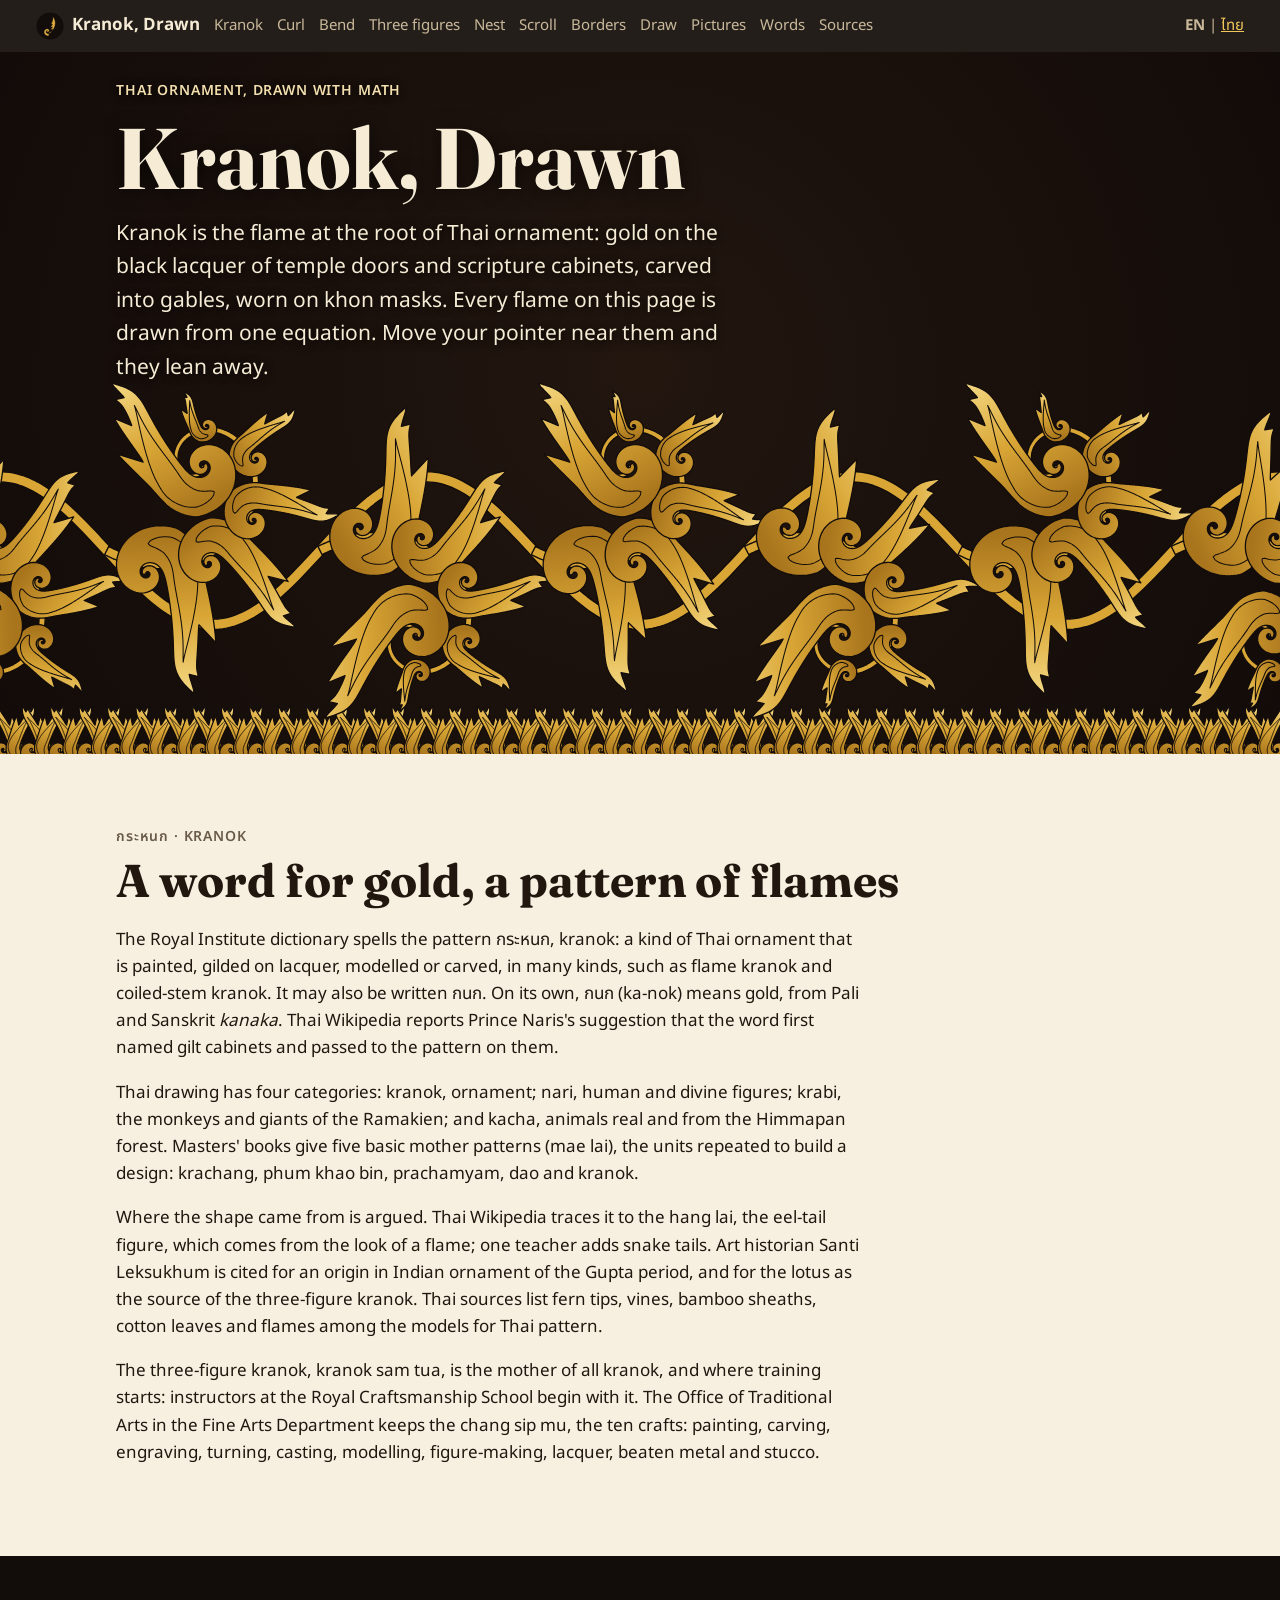
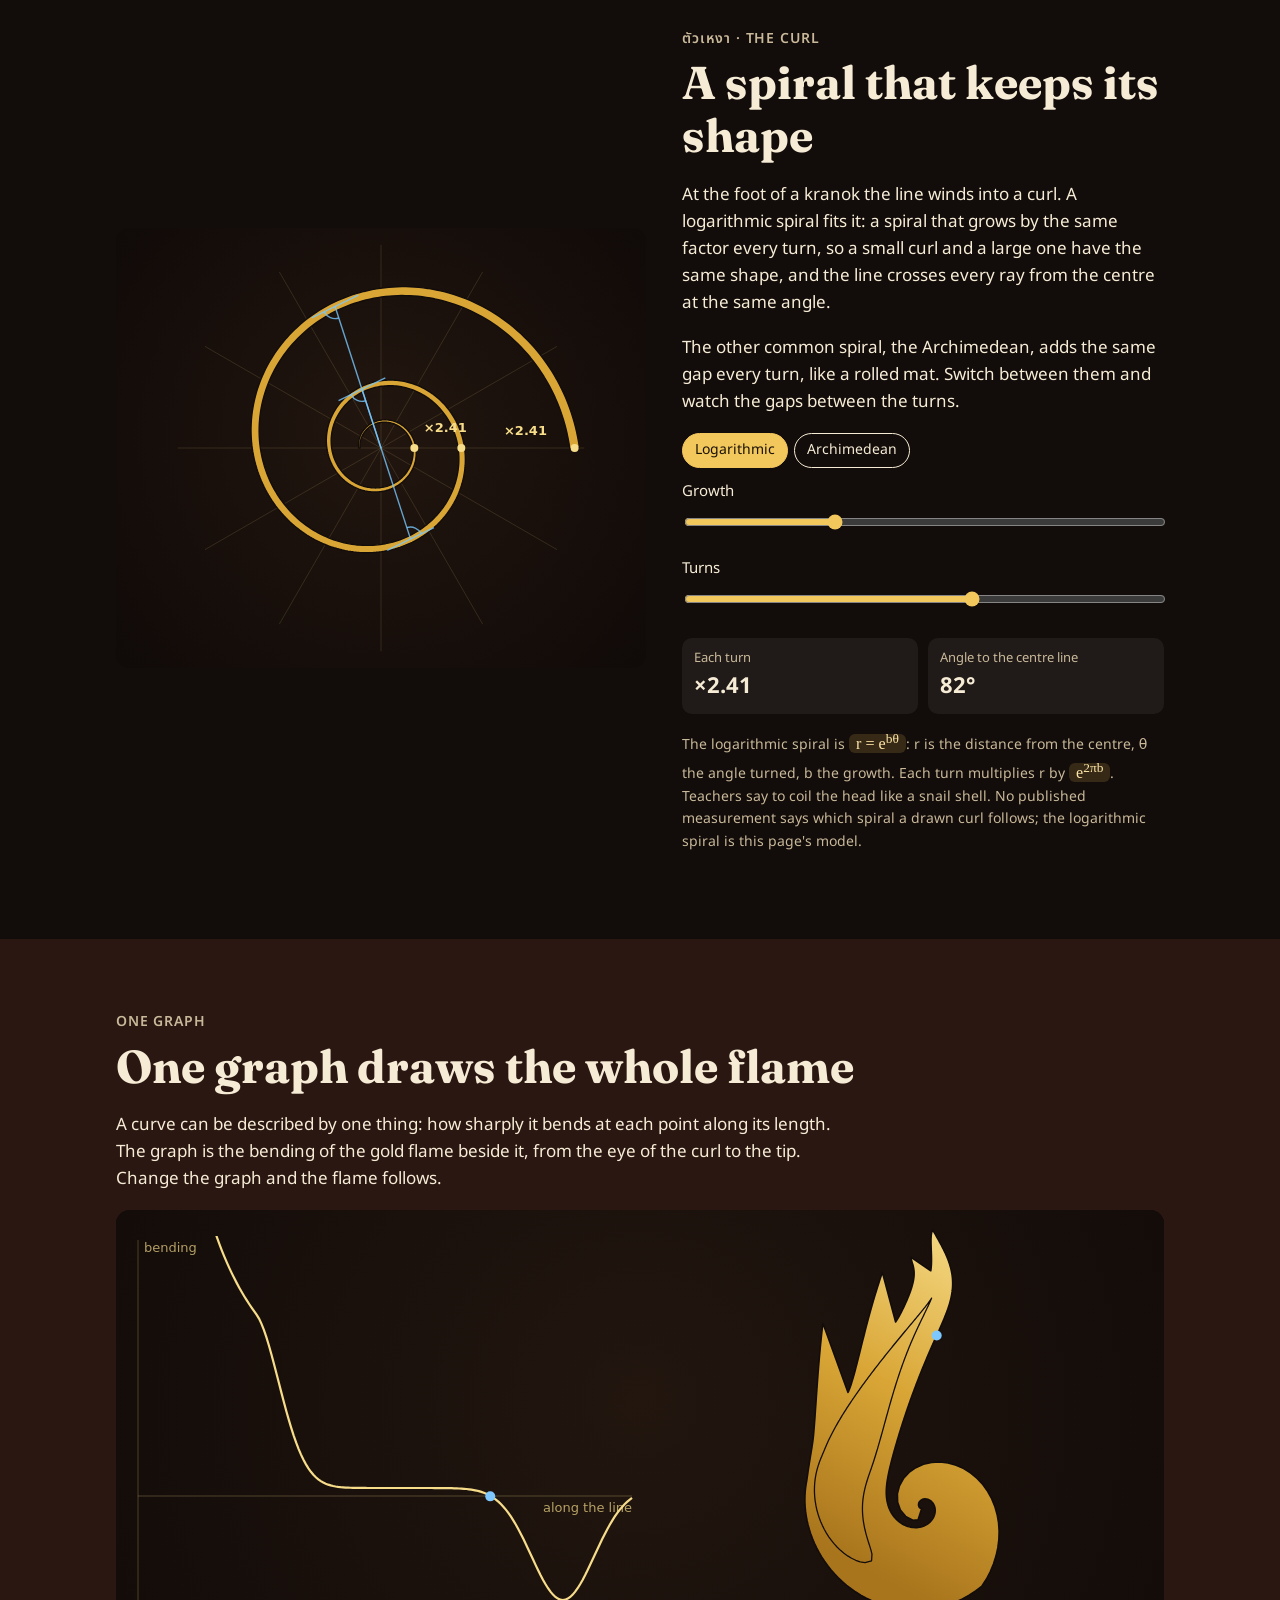
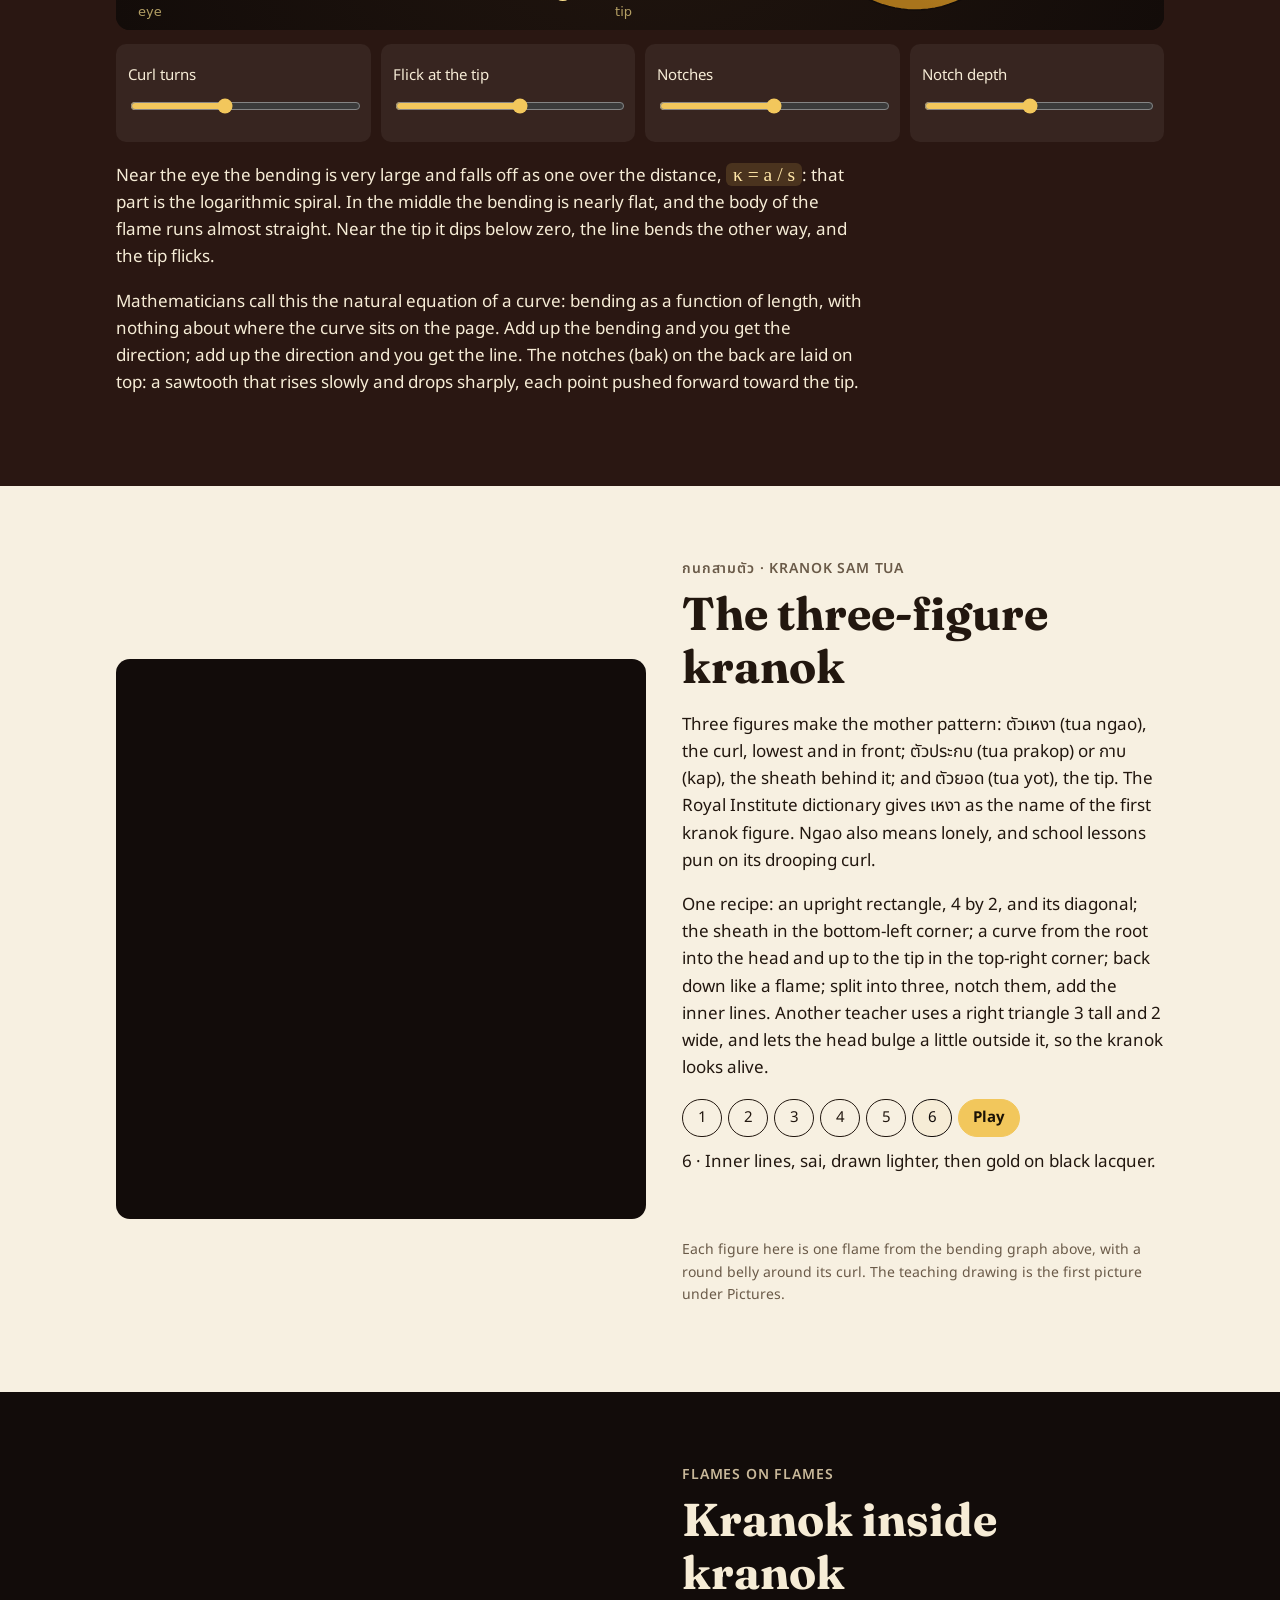
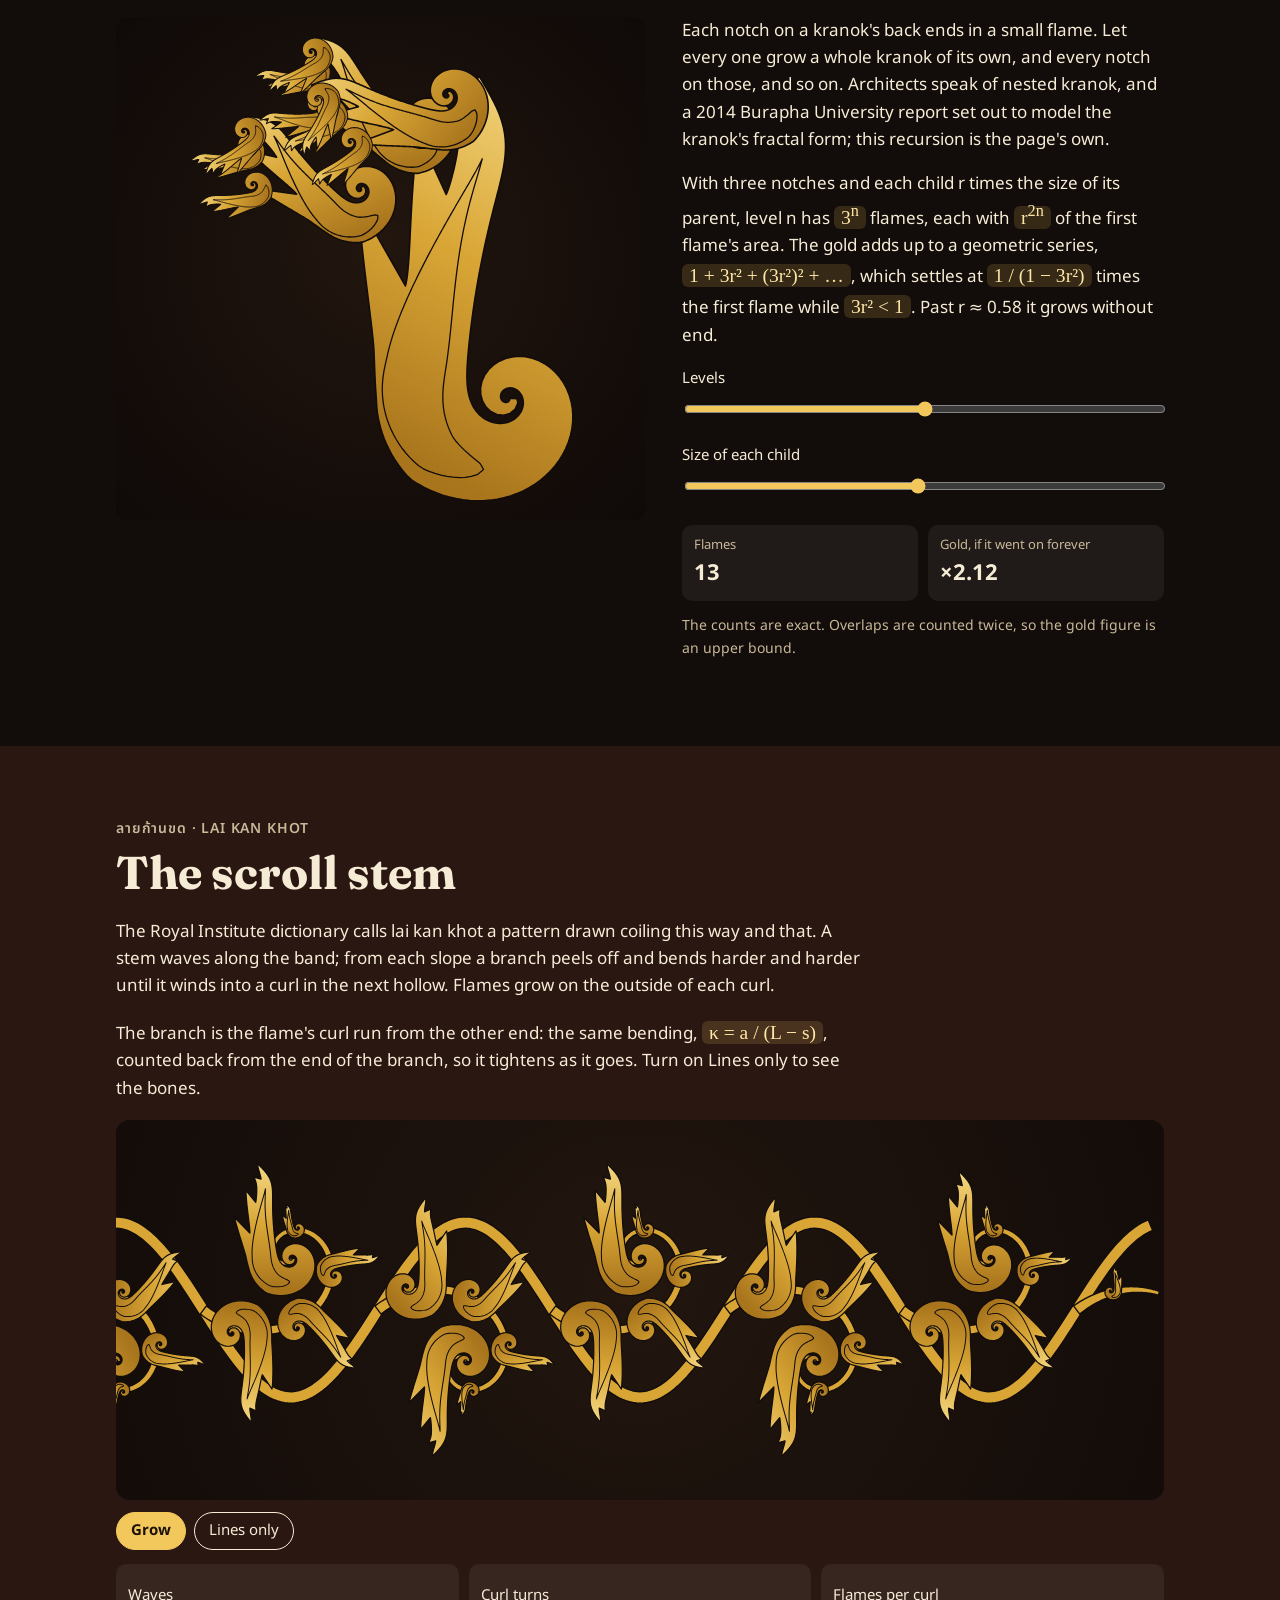
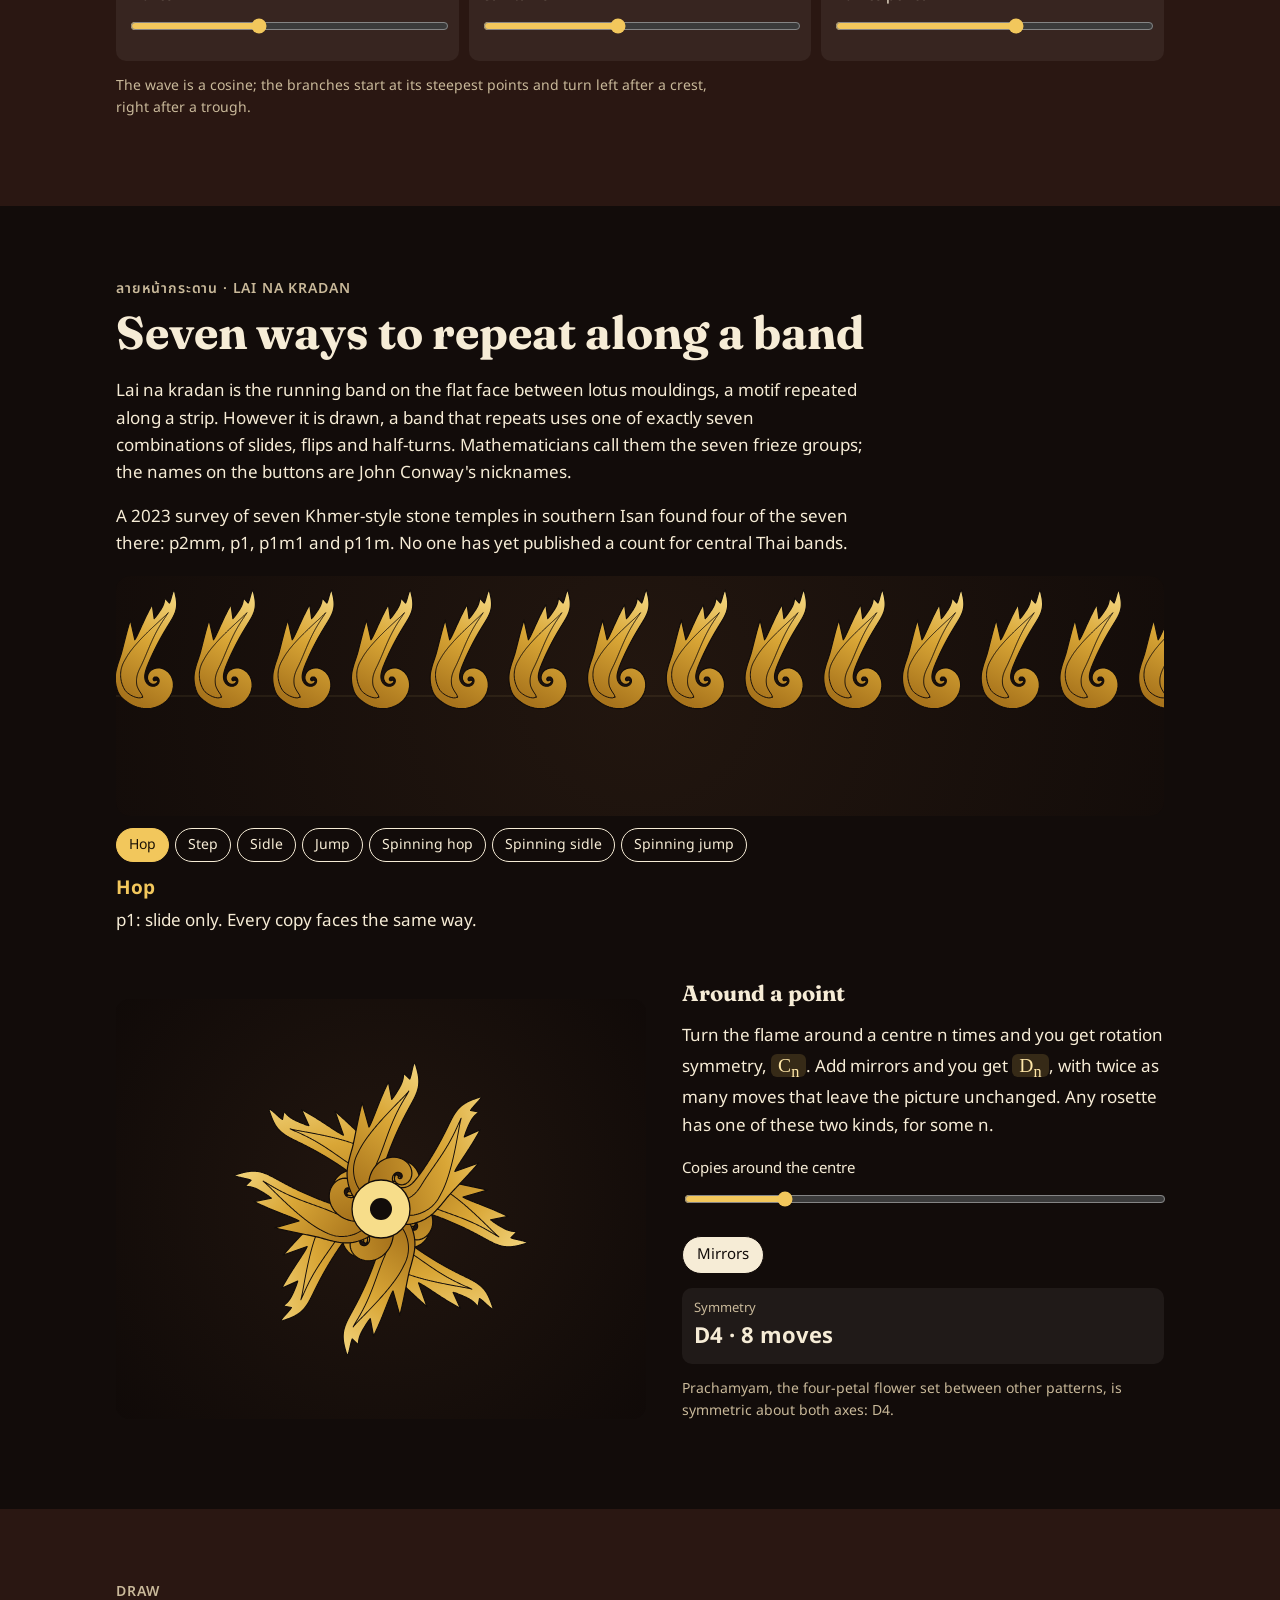
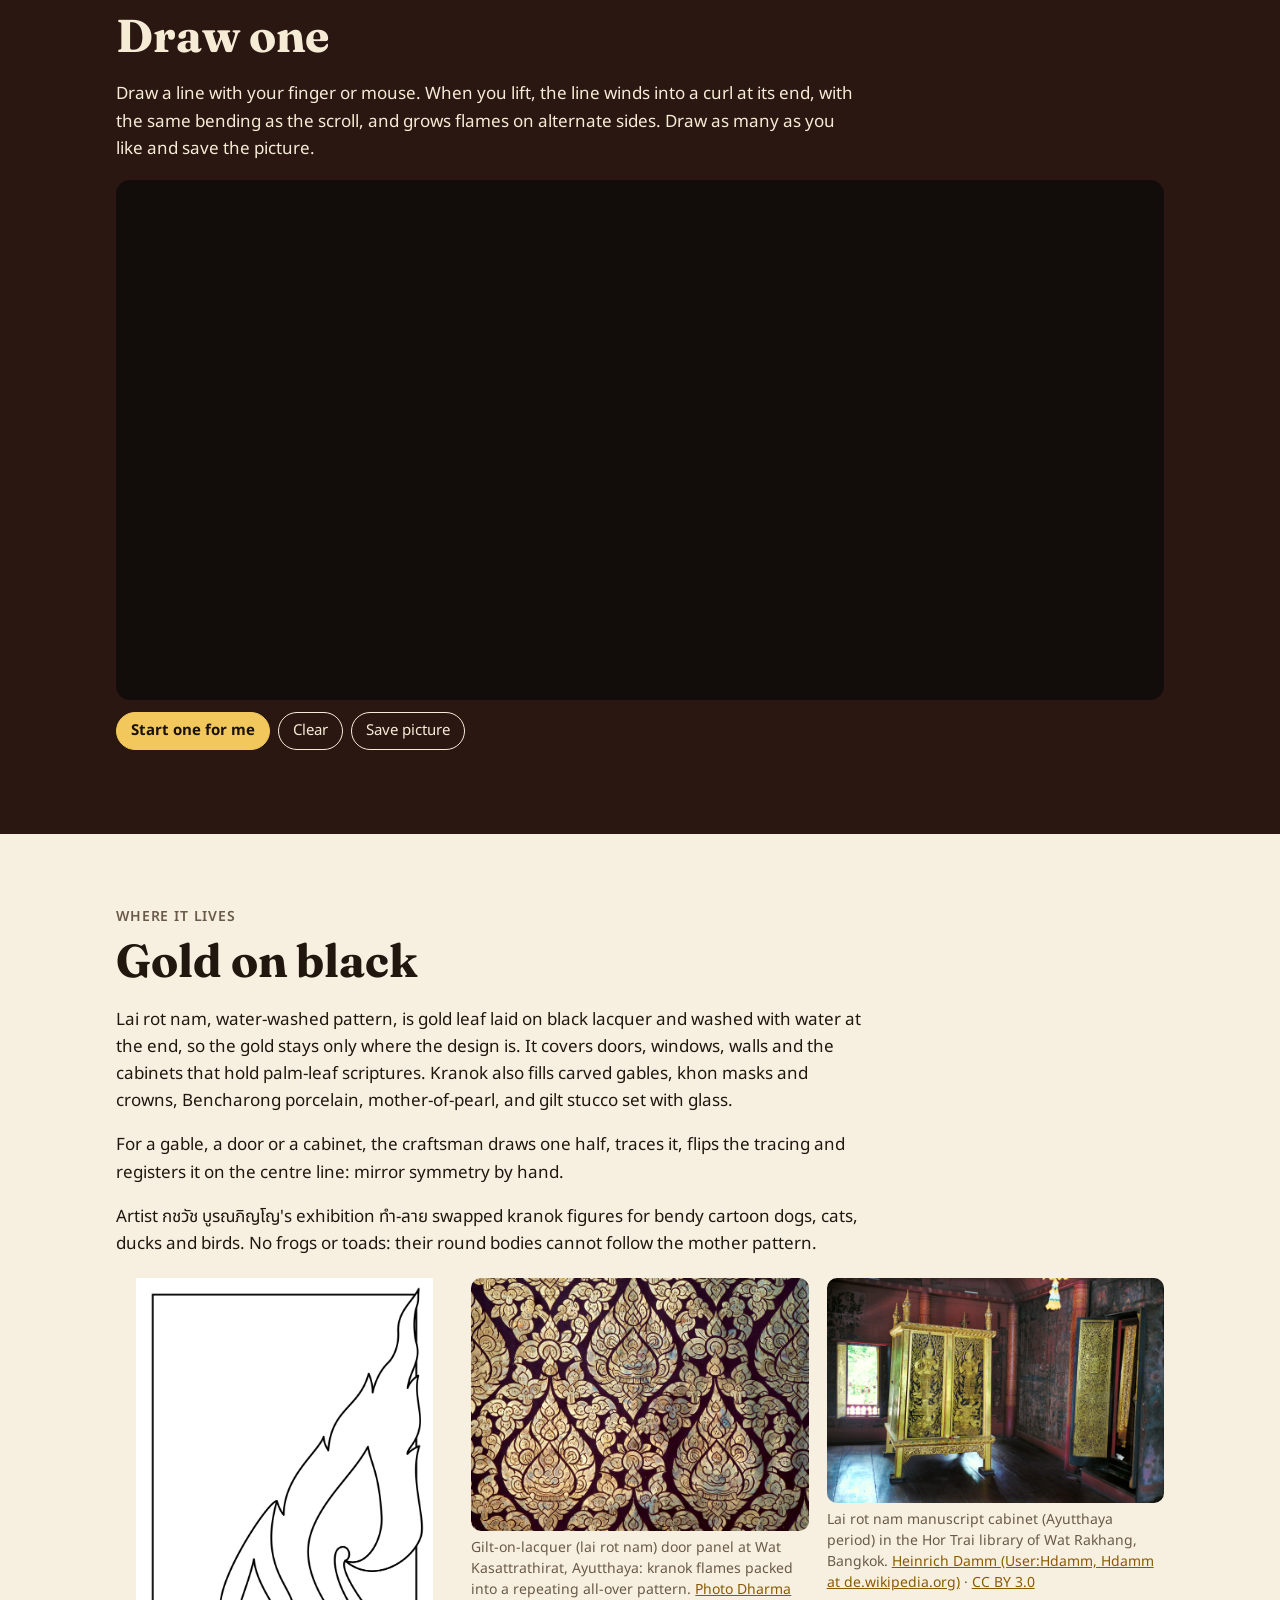
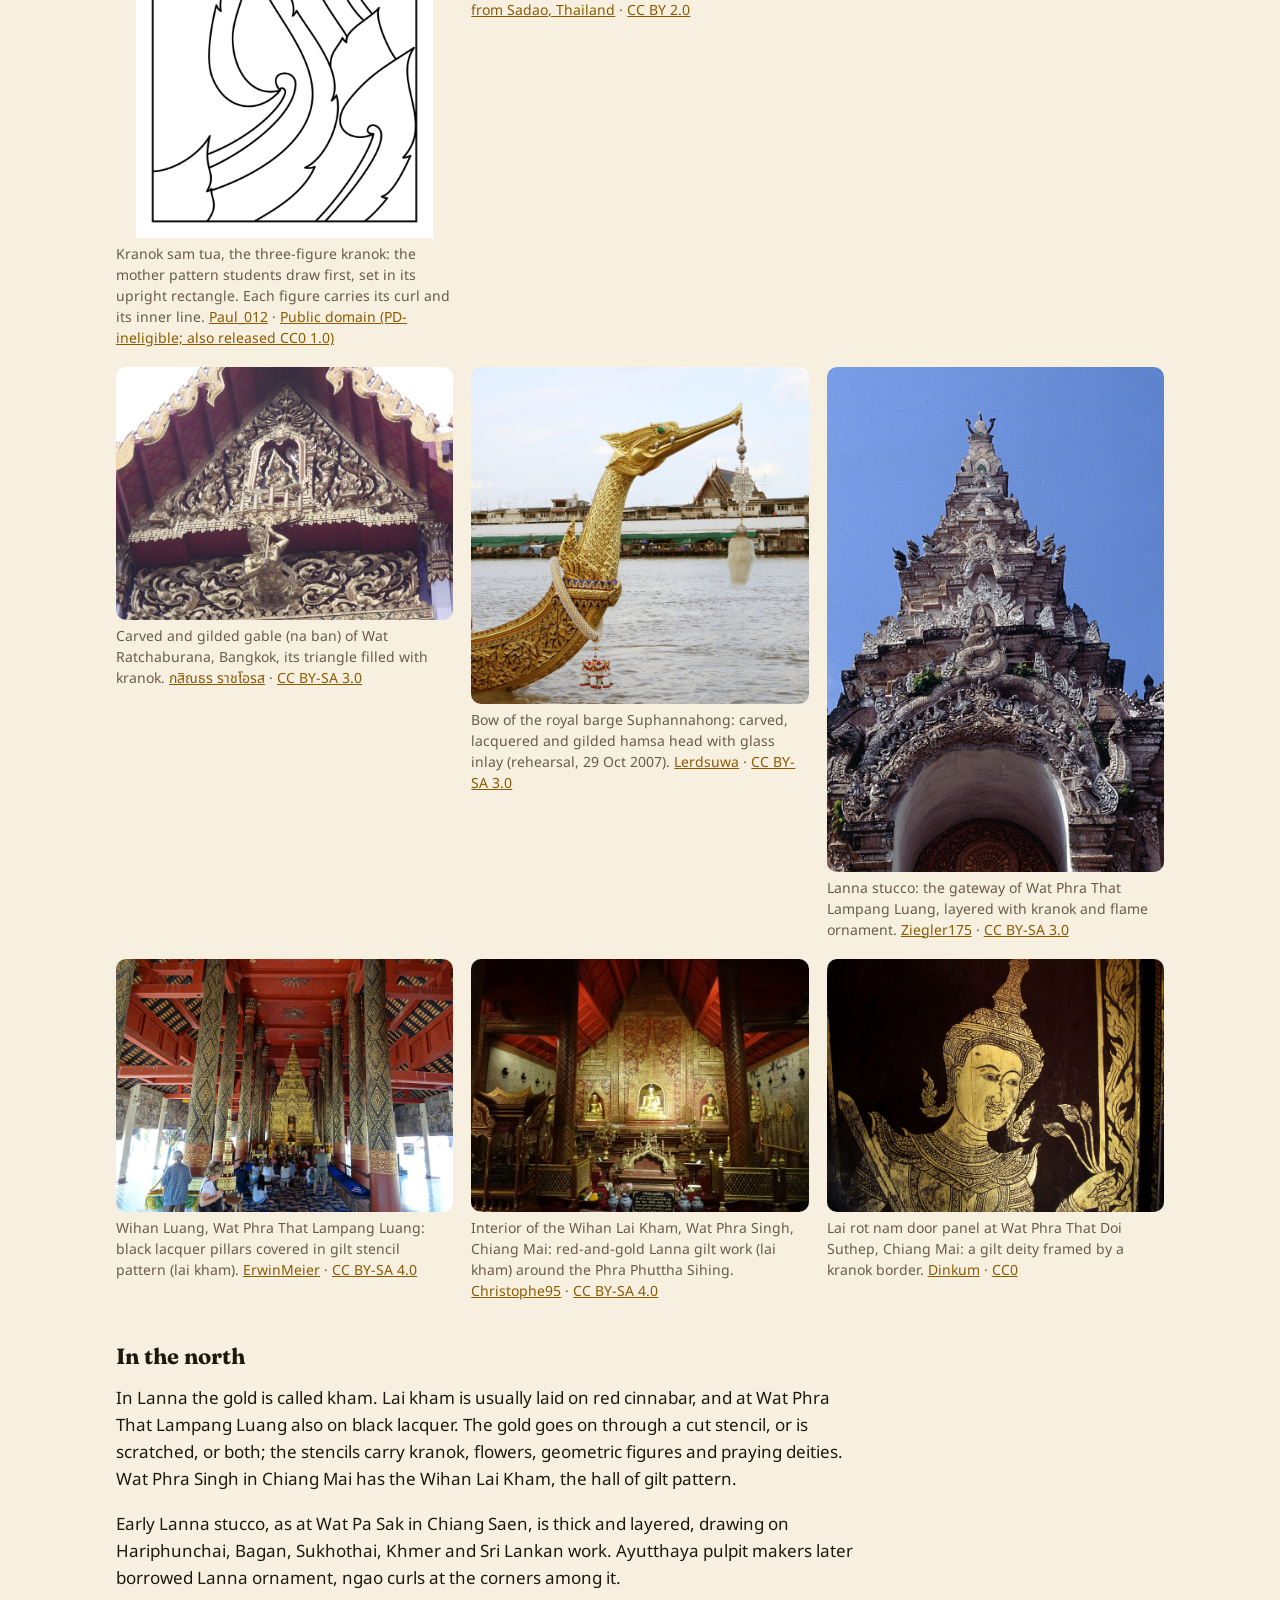
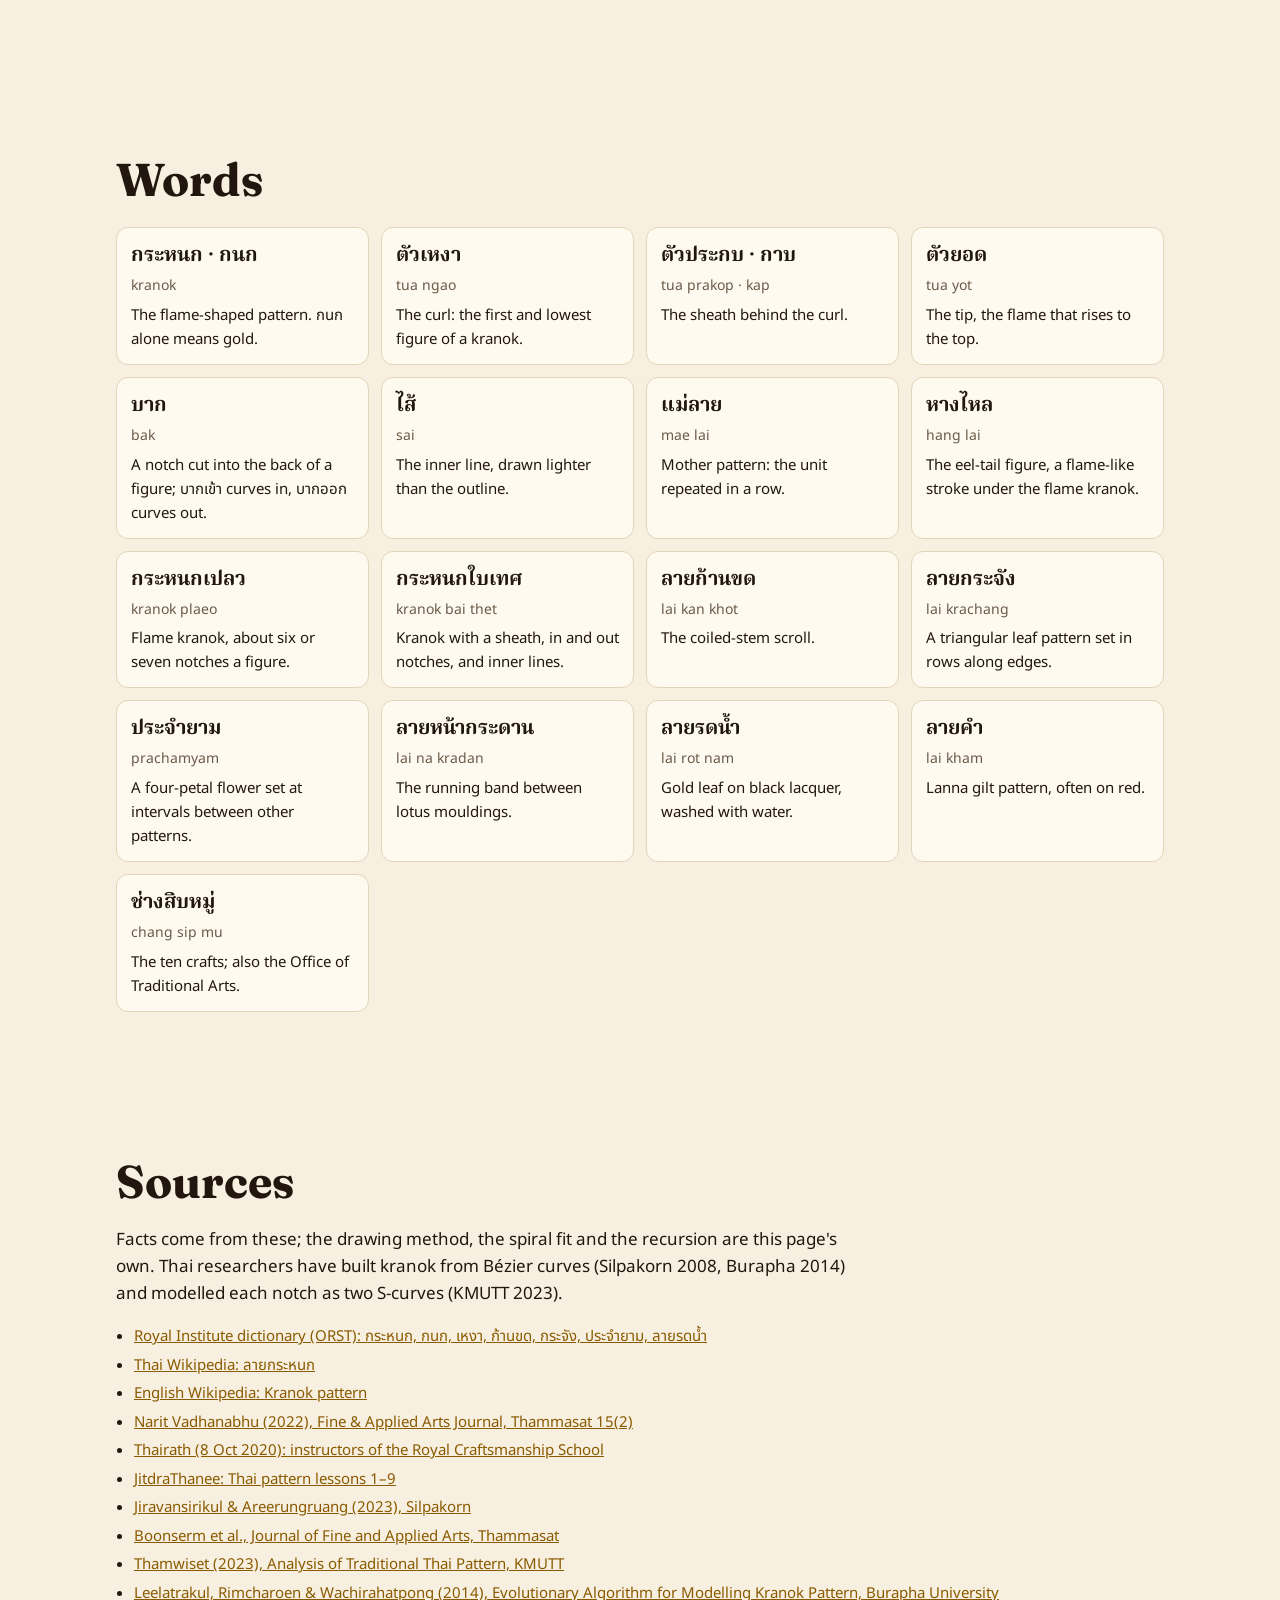
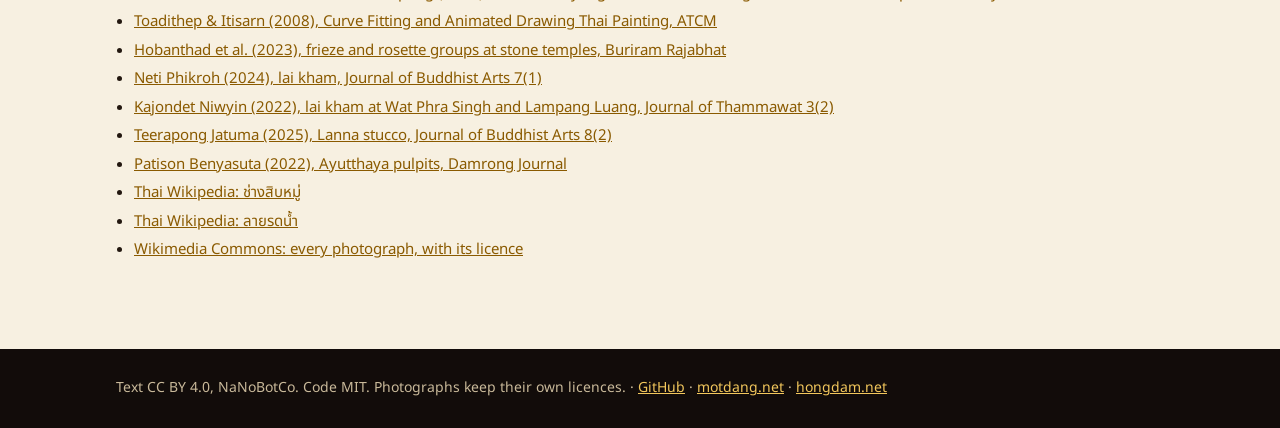
==== commit 99a04d73: "Thai-shaped kranok: snail-shell heads, one-sided notched bodies, sai leaves, kranok heads at coil ey" ====
--- a/docs/index.html
+++ b/docs/index.html
@@ -5,17 +5,17 @@
 <title>Kranok, Drawn · กนก วาดด้วยคณิต</title>
 <meta name="description" content="Kranok, the flame of Thai ornament, drawn with math: the word, the curl, the one graph that bends a flame, the three-figure kranok, flames on flames, the coiled-stem scroll, seven ways to repeat a border, gold on black lacquer and Lanna lai kham. In English and Thai.">
 <meta name="theme-color" content="#120c0a">
-<link rel="canonical" href="https://nanobotco.github.io/kranok/">
-<link rel="alternate" hreflang="en" href="https://nanobotco.github.io/kranok/"><link rel="alternate" hreflang="th" href="https://nanobotco.github.io/kranok/th/"><link rel="alternate" hreflang="x-default" href="https://nanobotco.github.io/kranok/">
+<link rel="canonical" href="https://motdang.net/sites/kranok/">
+<link rel="alternate" hreflang="en" href="https://motdang.net/sites/kranok/"><link rel="alternate" hreflang="th" href="https://motdang.net/sites/kranok/th/"><link rel="alternate" hreflang="x-default" href="https://motdang.net/sites/kranok/">
 <meta property="og:type" content="website"><meta property="og:site_name" content="Kranok, Drawn · กนก วาดด้วยคณิต">
-<meta property="og:title" content="Kranok, Drawn"><meta property="og:description" content="Kranok, the flame of Thai ornament, drawn with math: the word, the curl, the one graph that bends a flame, the three-figure kranok, flames on flames, the coiled-stem scroll, seven ways to repeat a border, gold on black lacquer and Lanna lai kham. In English and Thai."><meta property="og:url" content="https://nanobotco.github.io/kranok/">
-<meta property="og:image" content="https://nanobotco.github.io/kranok/card.jpg"><meta property="og:image:secure_url" content="https://nanobotco.github.io/kranok/card.jpg"><meta property="og:image:type" content="image/jpeg">
+<meta property="og:title" content="Kranok, Drawn"><meta property="og:description" content="Kranok, the flame of Thai ornament, drawn with math: the word, the curl, the one graph that bends a flame, the three-figure kranok, flames on flames, the coiled-stem scroll, seven ways to repeat a border, gold on black lacquer and Lanna lai kham. In English and Thai."><meta property="og:url" content="https://motdang.net/sites/kranok/">
+<meta property="og:image" content="https://motdang.net/sites/kranok/card.jpg"><meta property="og:image:secure_url" content="https://motdang.net/sites/kranok/card.jpg"><meta property="og:image:type" content="image/jpeg">
 <meta property="og:image:width" content="1200"><meta property="og:image:height" content="630">
 <meta property="og:image:alt" content="Gold kranok flames and a coiled scroll on black lacquer">
 <meta property="og:locale" content="en_US"><meta property="og:locale:alternate" content="th_TH">
-<meta name="twitter:card" content="summary_large_image"><meta name="twitter:image" content="https://nanobotco.github.io/kranok/card.jpg">
+<meta name="twitter:card" content="summary_large_image"><meta name="twitter:image" content="https://motdang.net/sites/kranok/card.jpg">
 <link rel="icon" href="icon.svg" type="image/svg+xml">
-<link rel="alternate" type="text/plain" href="https://nanobotco.github.io/kranok/llms.txt" title="llms.txt">
+<link rel="alternate" type="text/plain" href="https://motdang.net/sites/kranok/llms.txt" title="llms.txt">
 <link rel="preconnect" href="https://fonts.googleapis.com"><link rel="preconnect" href="https://fonts.gstatic.com" crossorigin>
 <link href="https://fonts.googleapis.com/css2?family=Fraunces:opsz,wght@9..144,600;9..144,700&family=Noto+Sans+Thai:wght@400;600;700&family=Noto+Serif+Thai:wght@600;700&display=swap" rel="stylesheet">
 <script>if(/[?&]card/.test(location.search))document.documentElement.classList.add("card")</script>
@@ -122,13 +122,14 @@
 label.lab{display:block;font-size:15px;margin-top:10px}
 @media (prefers-reduced-motion:reduce){html{scroll-behavior:auto}}
 .ph img{max-height:560px;object-fit:contain;background:transparent}
+html.card .lede{display:none}
 </style>
 </head><body>
 <header class="top"><div class="in"><a class="brand" href="#top"><img src="icon.svg" width="28" height="28" alt=""><span>Kranok, Drawn</span></a>
 <nav aria-label="Sections"><a href="#kranok">Kranok</a><a href="#curl">Curl</a><a href="#bend">Bend</a><a href="#three">Three figures</a><a href="#nest">Nest</a><a href="#scroll">Scroll</a><a href="#borders">Borders</a><a href="#draw">Draw</a><a href="#where">Pictures</a><a href="#words">Words</a><a href="#sources">Sources</a></nav>
 <span class="lang"><b>EN</b> | <a href="th/" hreflang="th">ไทย</a></span></div></header>
 <main><section id="top" class="hero"><canvas id="scene" role="img" aria-label="A gold scroll of kranok flames grows across black lacquer"></canvas>
-<div class="hero-t"><p class="kick">Thai ornament, drawn with math</p><h1>Kranok, Drawn</h1><p class="lede">Kranok is the flame at the root of Thai ornament: gold on the black lacquer of temple doors and scripture cabinets, carved into gables, worn on khon masks. Every flame on this page is drawn from one equation. Move your pointer near them and they lean away.</p><p class="cardline">The flame of Thai ornament, drawn with math<br><span>nanobotco.github.io/kranok</span></p></div></section>
+<div class="hero-t"><p class="kick">Thai ornament, drawn with math</p><h1>Kranok, Drawn</h1><p class="lede">Kranok is the flame at the root of Thai ornament: gold on the black lacquer of temple doors and scripture cabinets, carved into gables, worn on khon masks. Every flame on this page is drawn from one equation. Move your pointer near them and they lean away.</p><p class="cardline">The flame of Thai ornament, drawn with math<br><span>motdang.net/sites/kranok</span></p></div></section>
 <section id="kranok" class="sec"><div class="in"><p class="kick">กระหนก · kranok</p><h2>A word for gold, a pattern of flames</h2><p>The Royal Institute dictionary spells the pattern กระหนก, kranok: a kind of Thai ornament that is painted, gilded on lacquer, modelled or carved, in many kinds, such as flame kranok and coiled-stem kranok. It may also be written กนก. On its own, กนก (ka-nok) means gold, from Pali and Sanskrit <i>kanaka</i>. Thai Wikipedia reports Prince Naris's suggestion that the word first named gilt cabinets and passed to the pattern on them.</p><p>Thai drawing has four categories: kranok, ornament; nari, human and divine figures; krabi, the monkeys and giants of the Ramakien; and kacha, animals real and from the Himmapan forest. Masters' books give five basic mother patterns (mae lai), the units repeated to build a design: krachang, phum khao bin, prachamyam, dao and kranok.</p><p>Where the shape came from is argued. Thai Wikipedia traces it to the hang lai, the eel-tail figure, which comes from the look of a flame; one teacher adds snake tails. Art historian Santi Leksukhum is cited for an origin in Indian ornament of the Gupta period, and for the lotus as the source of the three-figure kranok. Thai sources list fern tips, vines, bamboo sheaths, cotton leaves and flames among the models for Thai pattern.</p><p>The three-figure kranok, kranok sam tua, is the mother of all kranok, and where training starts: instructors at the Royal Craftsmanship School begin with it. The Office of Traditional Arts in the Fine Arts Department keeps the chang sip mu, the ten crafts: painting, carving, engraving, turning, casting, modelling, figure-making, lacquer, beaten metal and stucco.</p></div></section>
 <section id="curl" class="sec dark"><div class="in two"><div><canvas id="curlcv" class="cv" role="img" aria-label="A spiral that keeps its shape"></canvas></div>
 <div><p class="kick">ตัวเหงา · the curl</p><h2>A spiral that keeps its shape</h2><p>At the foot of a kranok the line winds into a curl. A logarithmic spiral fits it: a spiral that grows by the same factor every turn, so a small curl and a large one have the same shape, and the line crosses every ray from the centre at the same angle.</p><p>The other common spiral, the Archimedean, adds the same gap every turn, like a rolled mat. Switch between them and watch the gaps between the turns.</p>
@@ -152,7 +153,7 @@
 <section id="scroll" class="sec rock"><div class="in"><p class="kick">ลายก้านขด · lai kan khot</p><h2>The scroll stem</h2><p>The Royal Institute dictionary calls lai kan khot a pattern drawn coiling this way and that. A stem waves along the band; from each slope a branch peels off and bends harder and harder until it winds into a curl in the next hollow. Flames grow on the outside of each curl.</p><p>The branch is the flame's curl run from the other end: the same bending, <span class="math">κ = a / (L − s)</span>, counted back from the end of the branch, so it tightens as it goes. Turn on Lines only to see the bones.</p>
 <canvas id="scrollcv" class="cv" role="img" aria-label="The scroll stem"></canvas>
 <div class="btns"><button id="sgrow" class="pill hot" type="button">Grow</button><button id="sbones" class="pill" type="button" aria-pressed="false">Lines only</button></div>
-<div class="readout" style="grid-template-columns:repeat(auto-fit,minmax(200px,1fr))"><div><label class="lab" for="swaves">Waves</label><input id="swaves" type="range" min="1" max="6" step="0.5" value="3"></div><div><label class="lab" for="sturns">Curl turns</label><input id="sturns" type="range" min="0.5" max="2.4" step="0.05" value="1.3"></div><div><label class="lab" for="sleaves">Flames per curl</label><input id="sleaves" type="range" min="0" max="8" step="1" value="5"></div></div>
+<div class="readout" style="grid-template-columns:repeat(auto-fit,minmax(200px,1fr))"><div><label class="lab" for="swaves">Waves</label><input id="swaves" type="range" min="1" max="6" step="0.5" value="3"></div><div><label class="lab" for="sturns">Curl turns</label><input id="sturns" type="range" min="0.5" max="2.4" step="0.05" value="1.3"></div><div><label class="lab" for="sleaves">Flames per curl</label><input id="sleaves" type="range" min="0" max="7" step="1" value="4"></div></div>
 <p class="note">The wave is a cosine; the branches start at its steepest points and turn left after a crest, right after a trough.</p></div></section>
 <section id="borders" class="sec dark"><div class="in"><p class="kick">ลายหน้ากระดาน · lai na kradan</p><h2>Seven ways to repeat along a band</h2><p>Lai na kradan is the running band on the flat face between lotus mouldings, a motif repeated along a strip. However it is drawn, a band that repeats uses one of exactly seven combinations of slides, flips and half-turns. Mathematicians call them the seven frieze groups; the names on the buttons are John Conway's nicknames.</p><p>A 2023 survey of seven Khmer-style stone temples in southern Isan found four of the seven there: p2mm, p1, p1m1 and p11m. No one has yet published a count for central Thai bands.</p>
 <canvas id="friezecv" class="cv" role="img" aria-label="Seven ways to repeat along a band"></canvas>
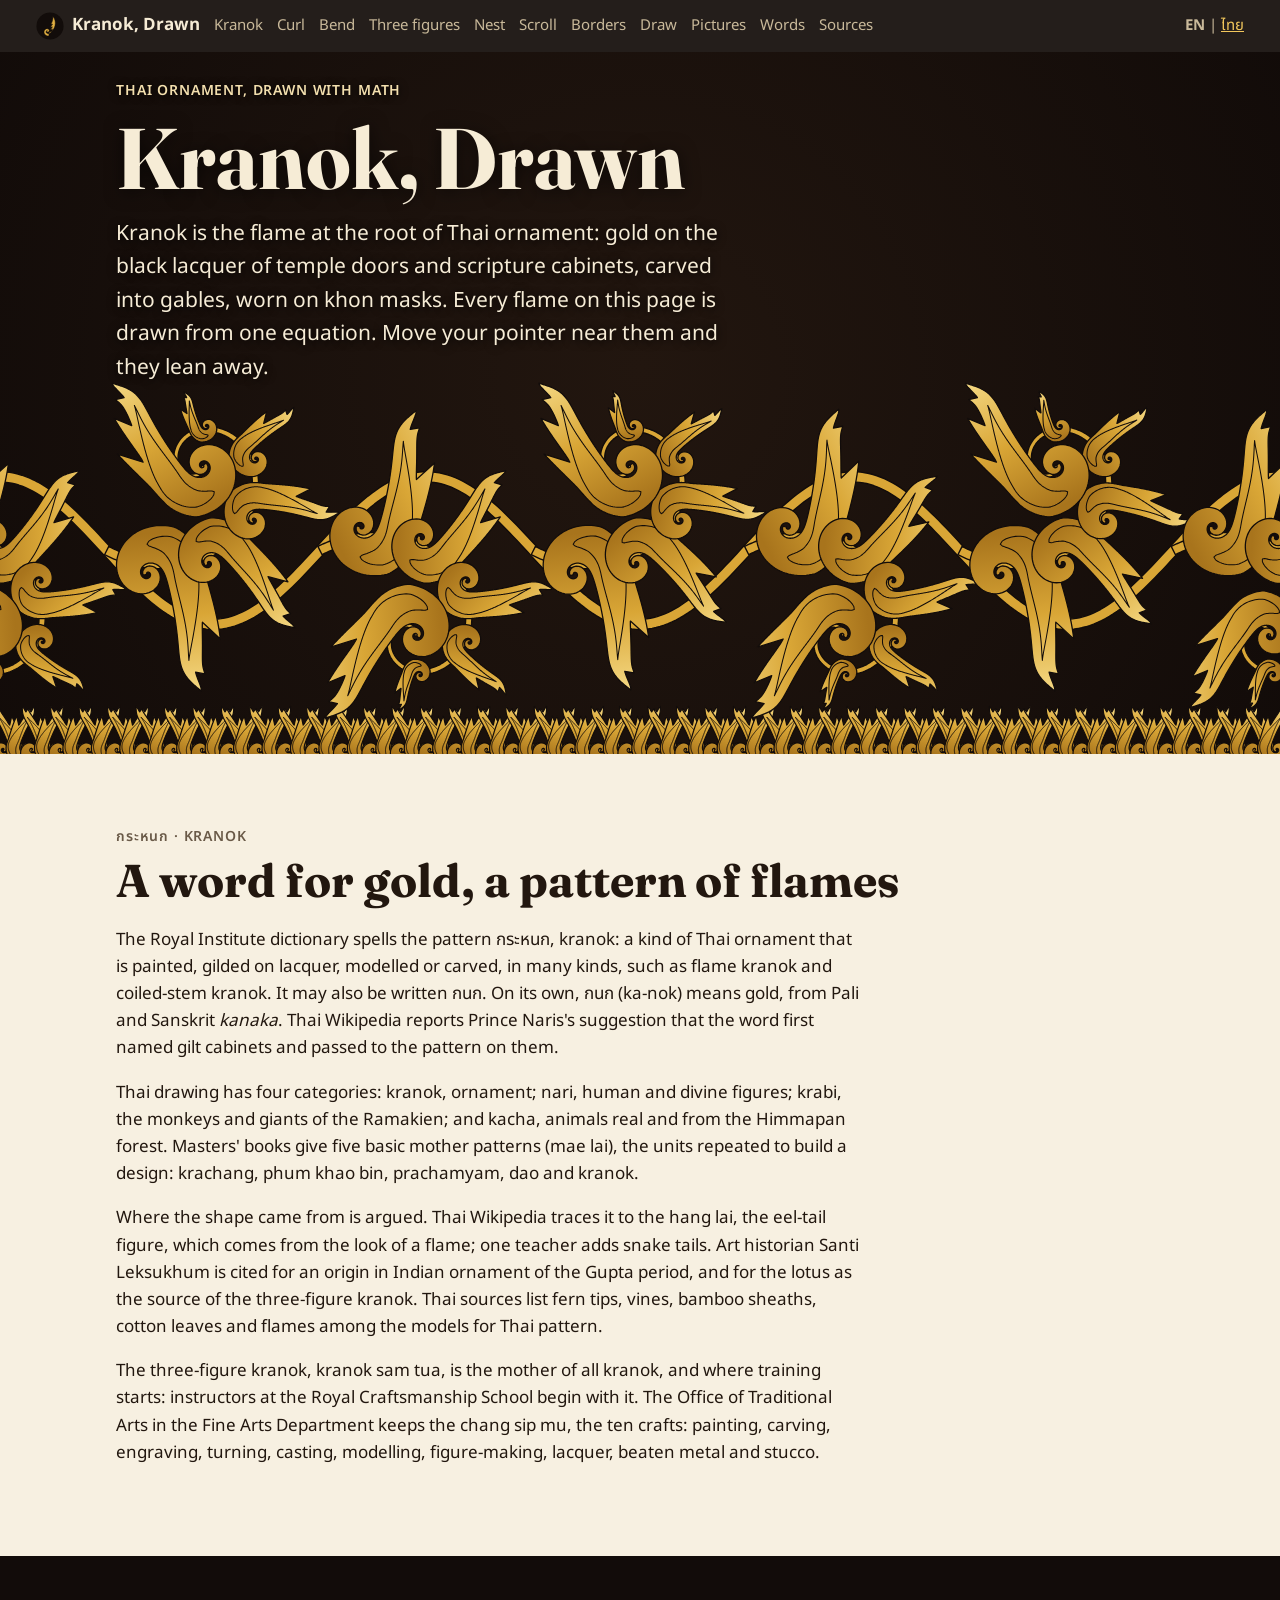
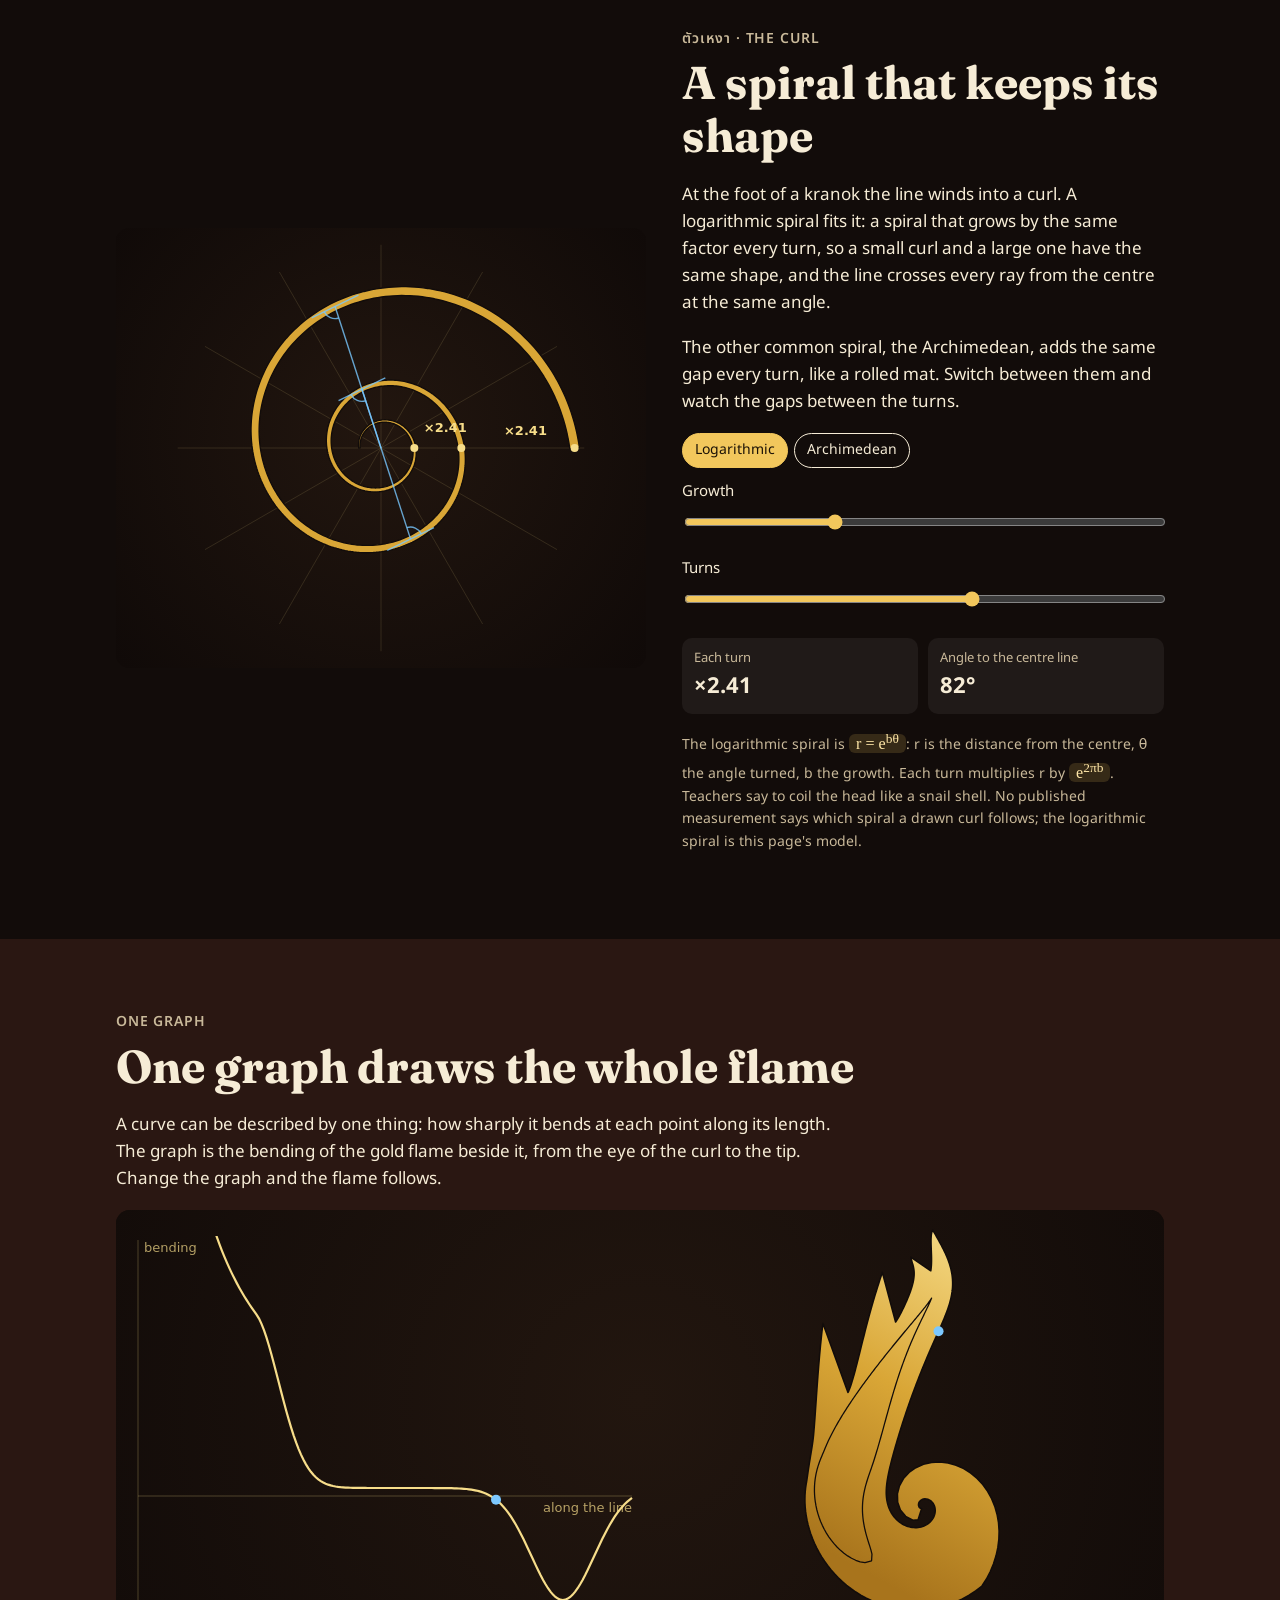
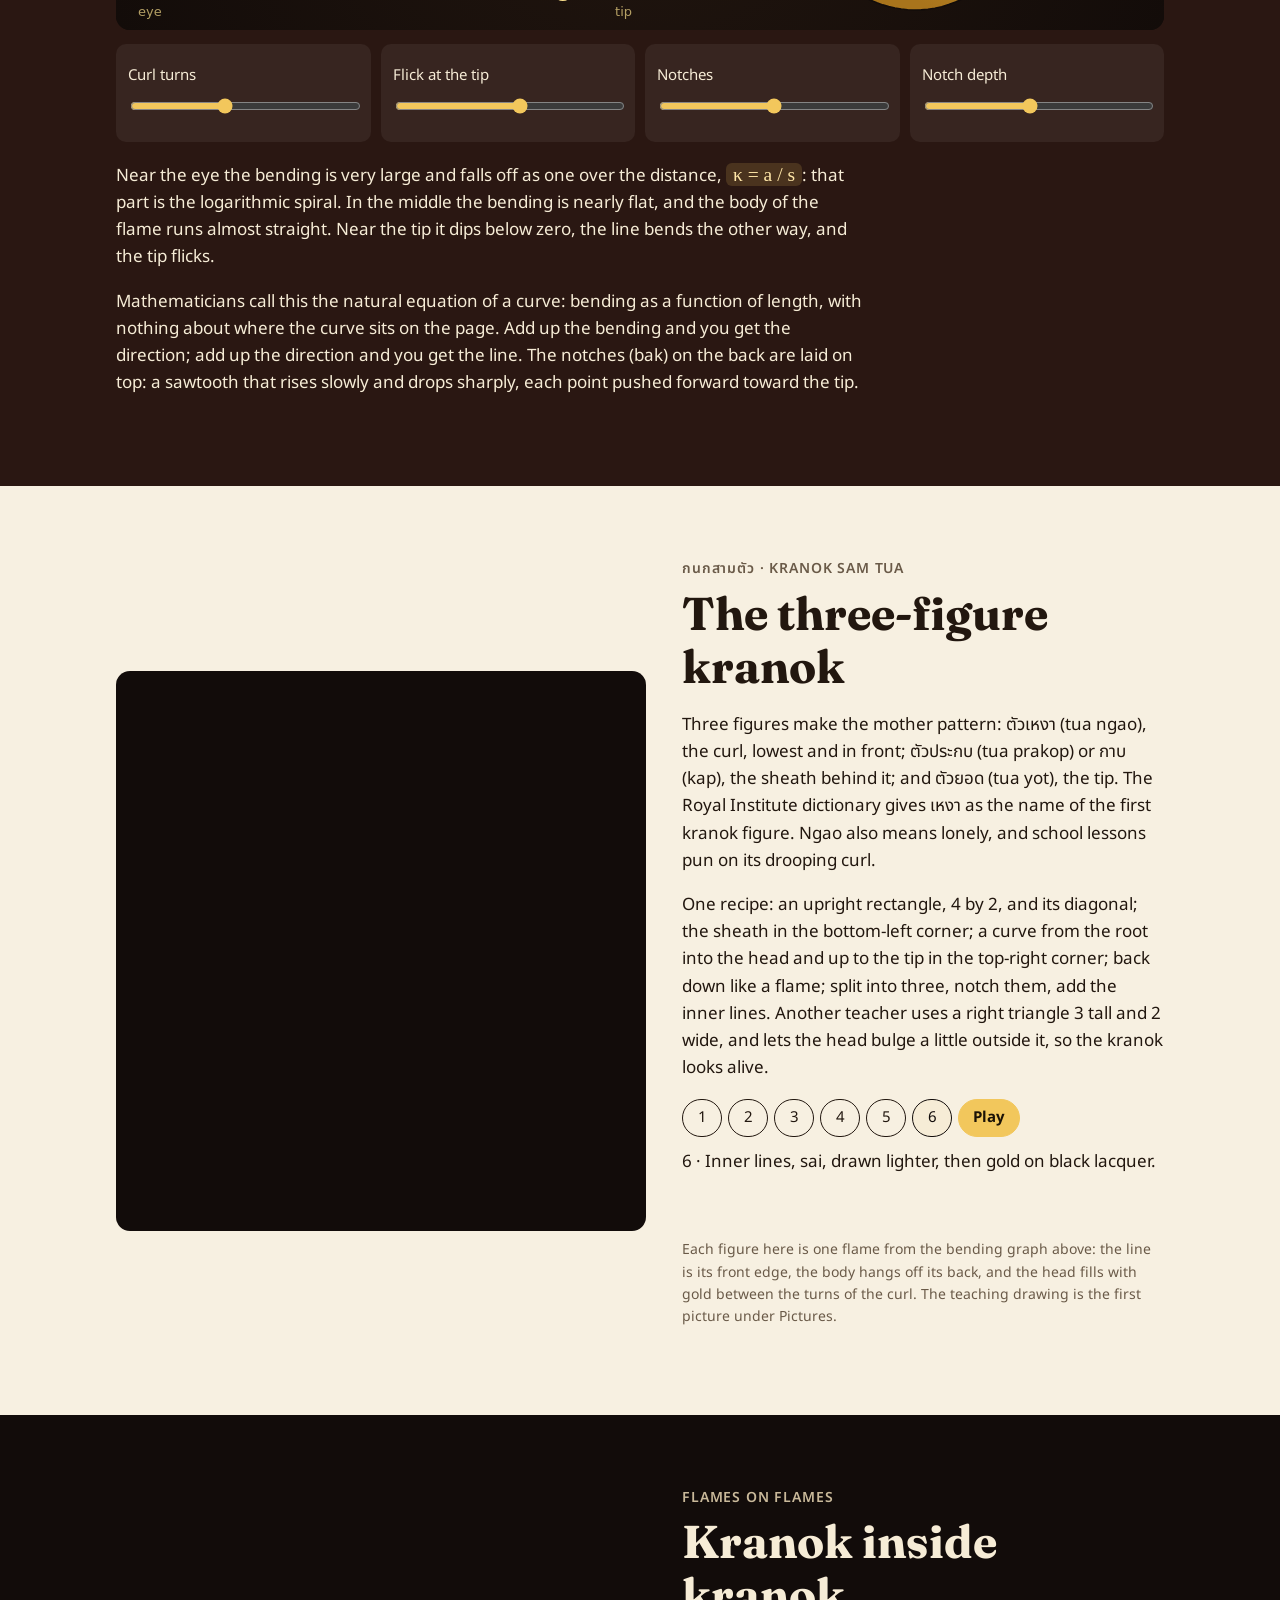
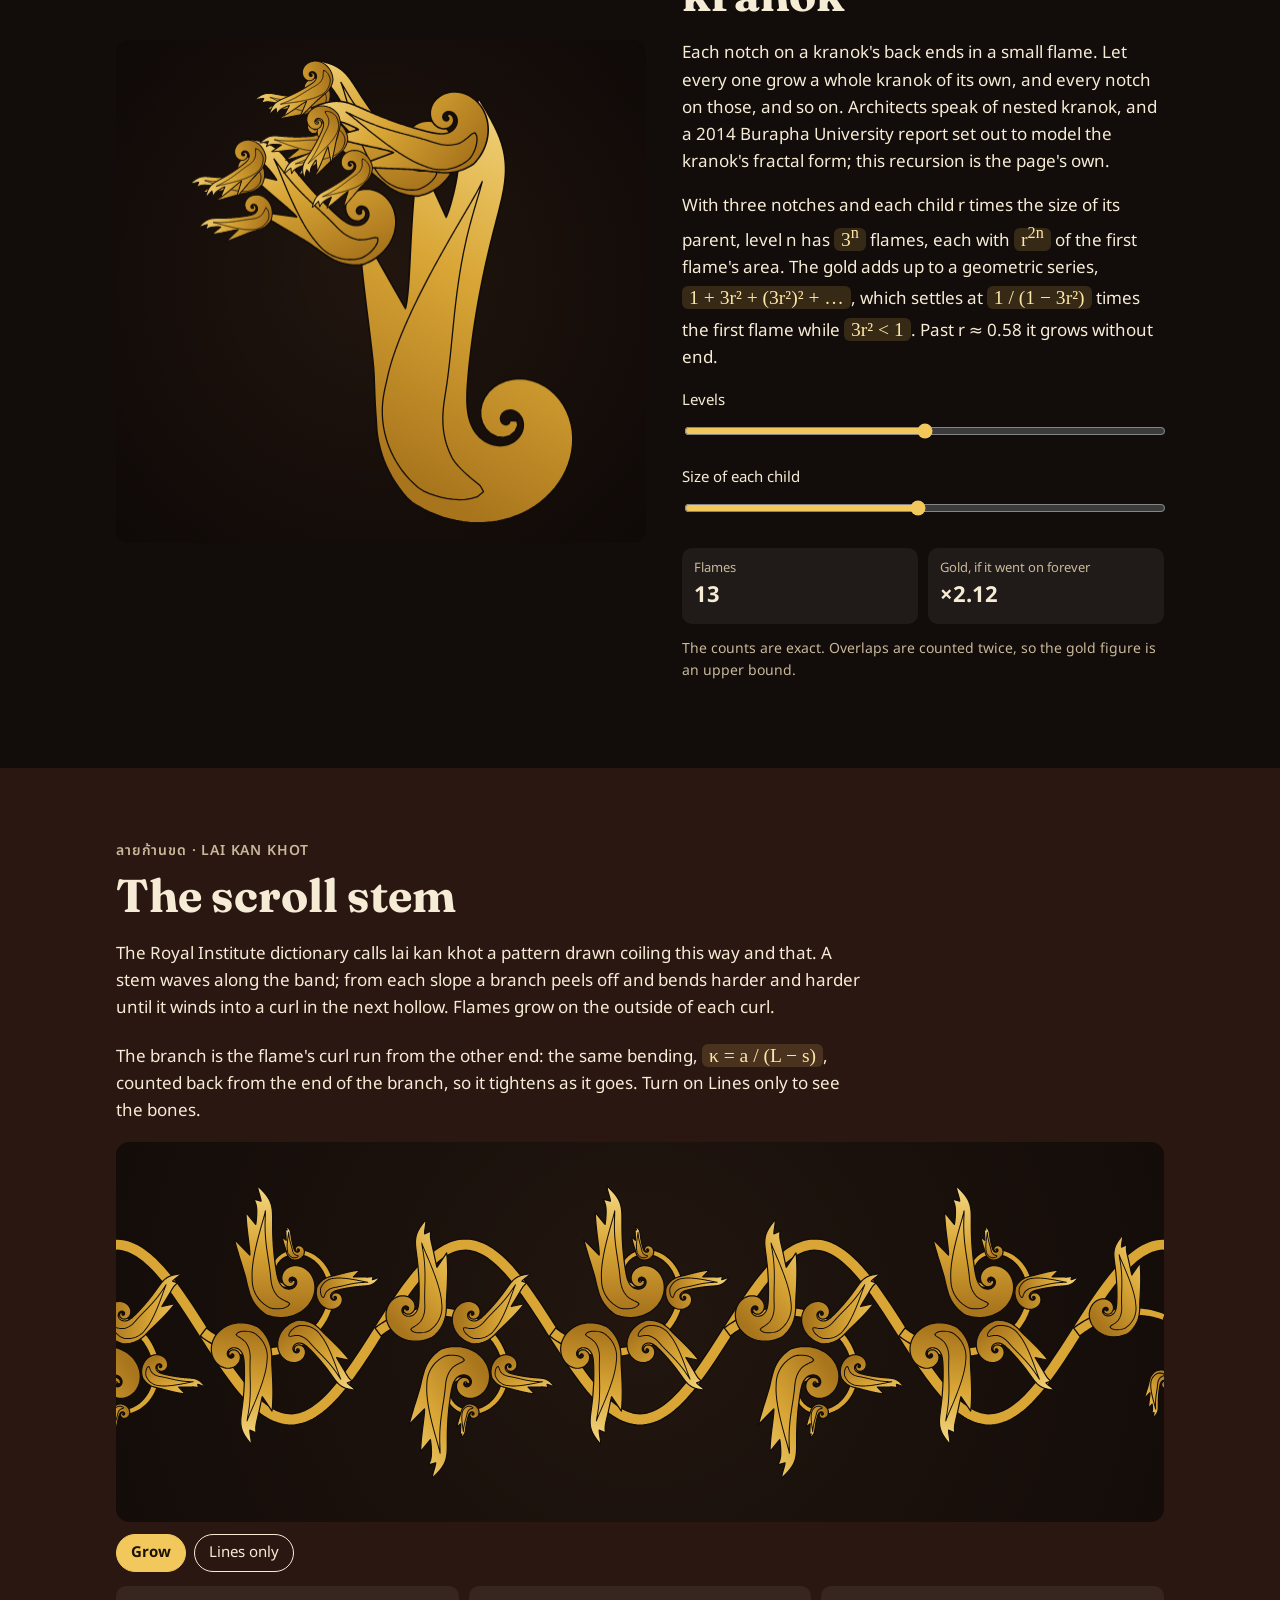
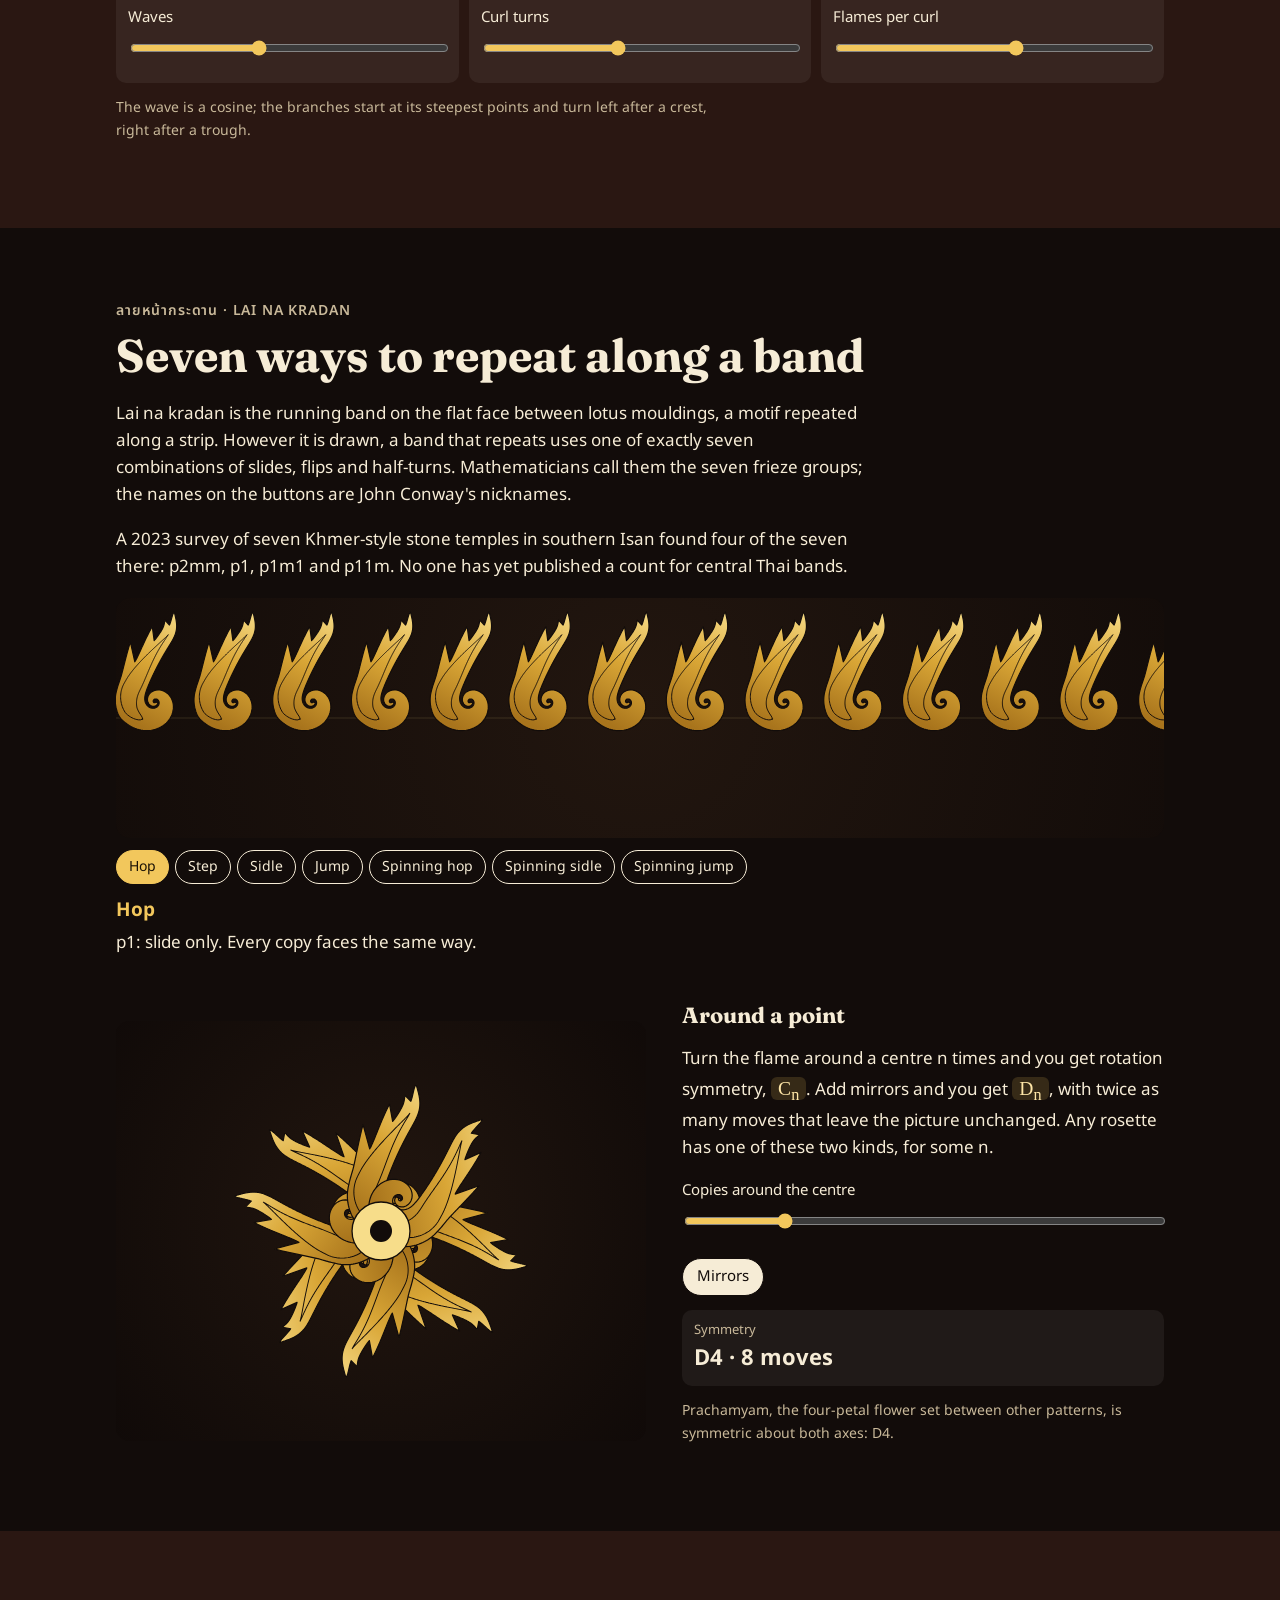
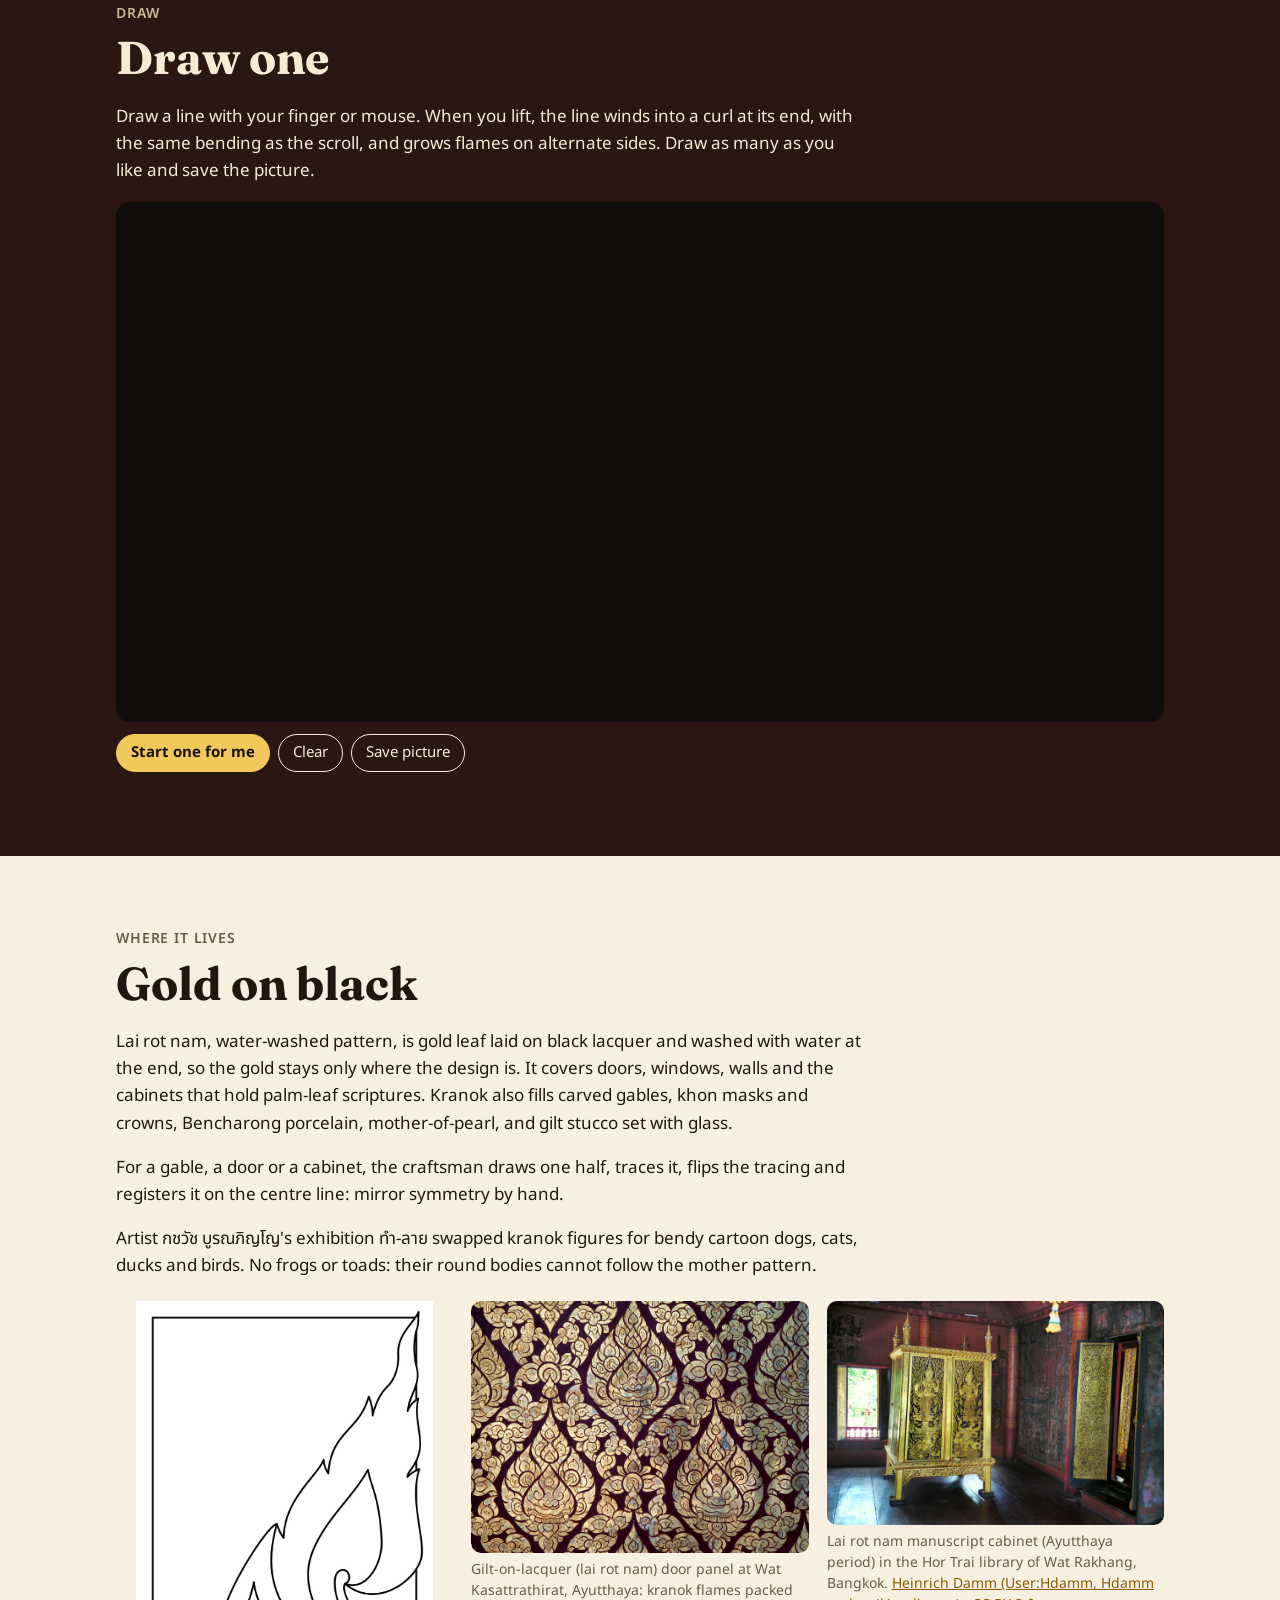
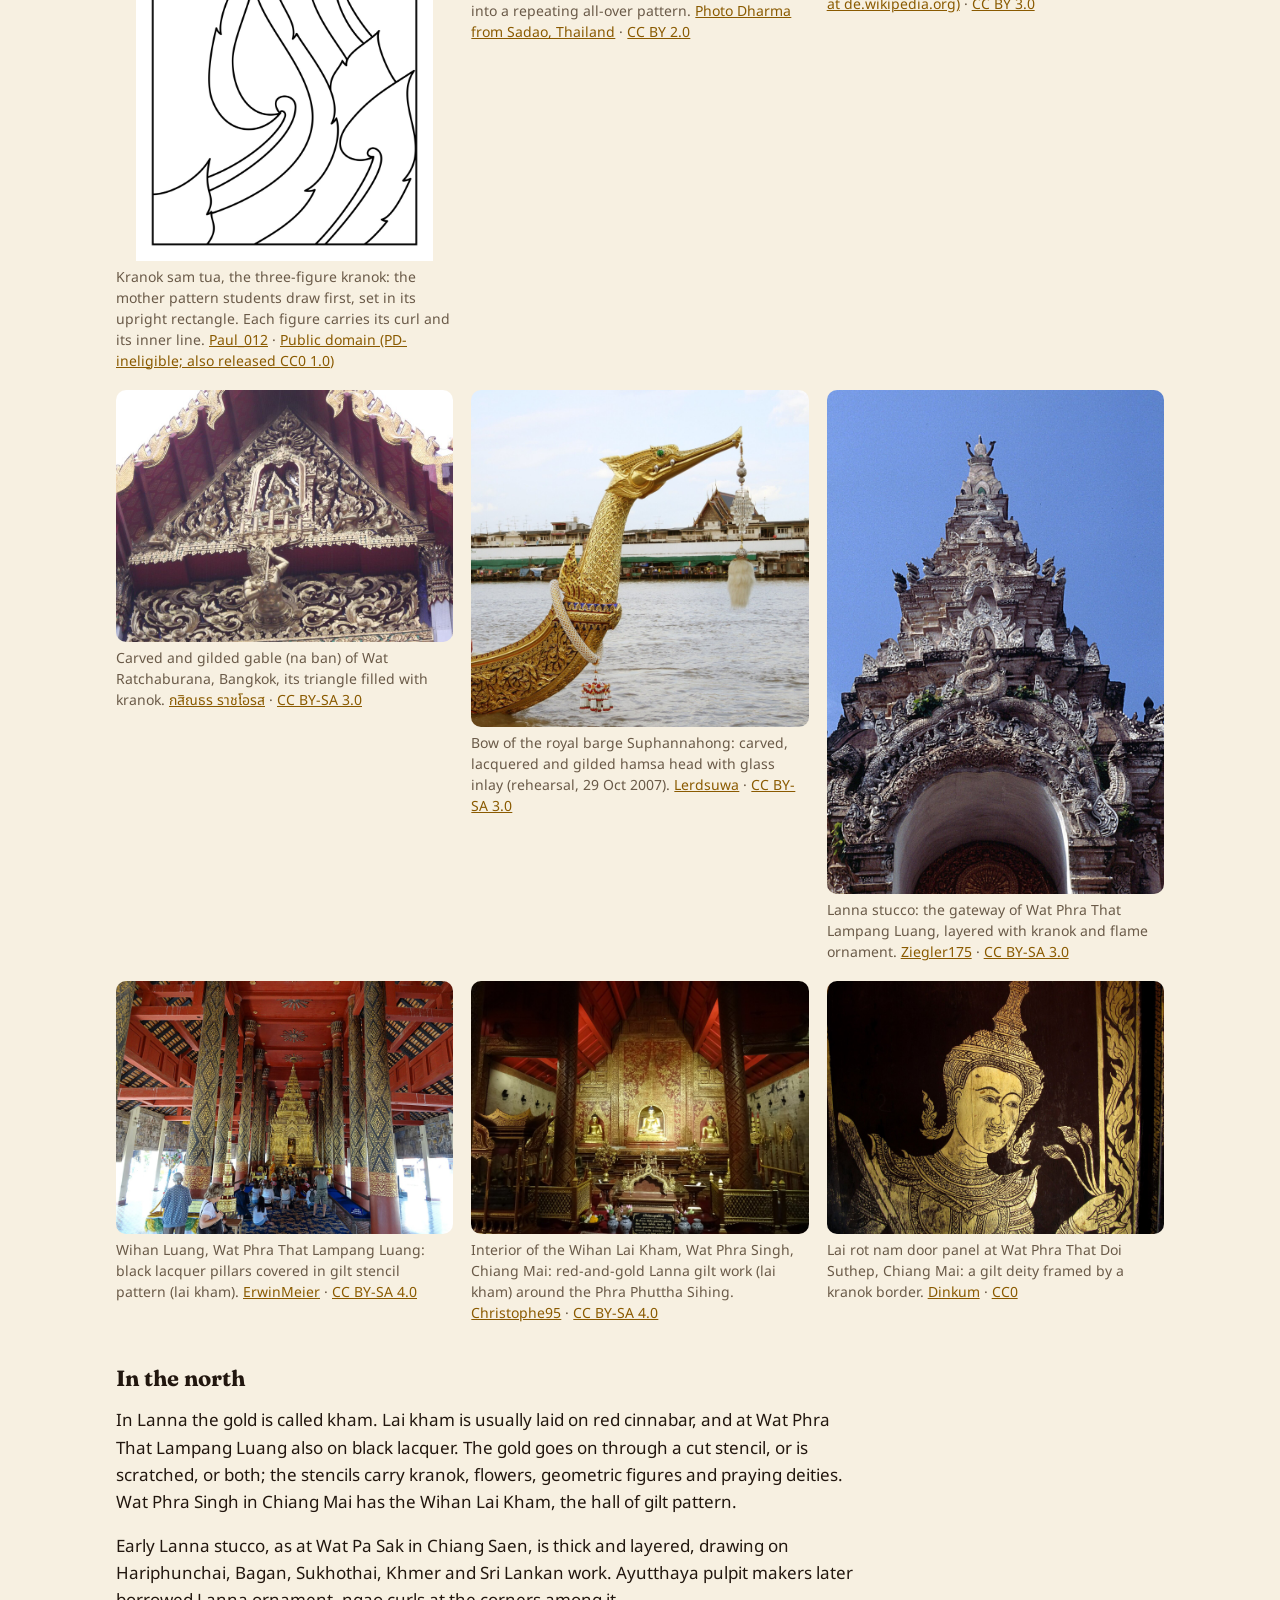
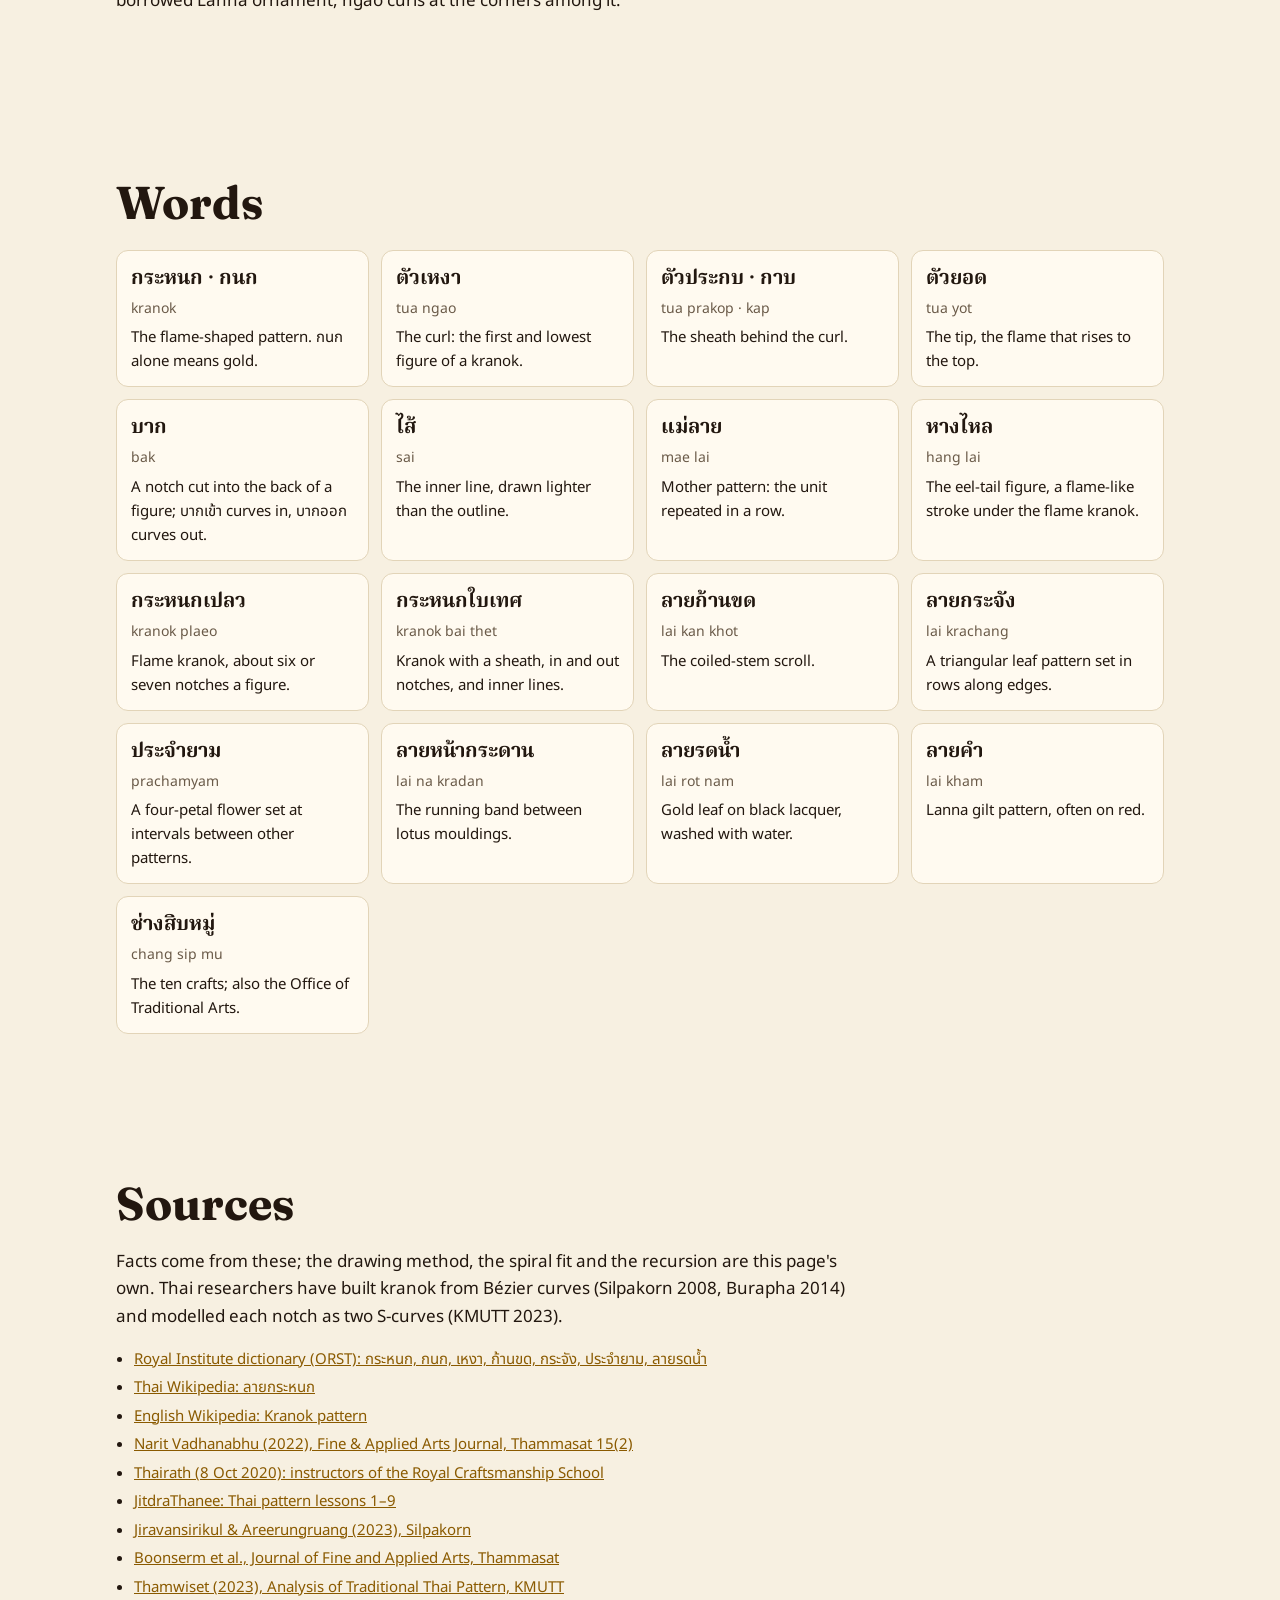
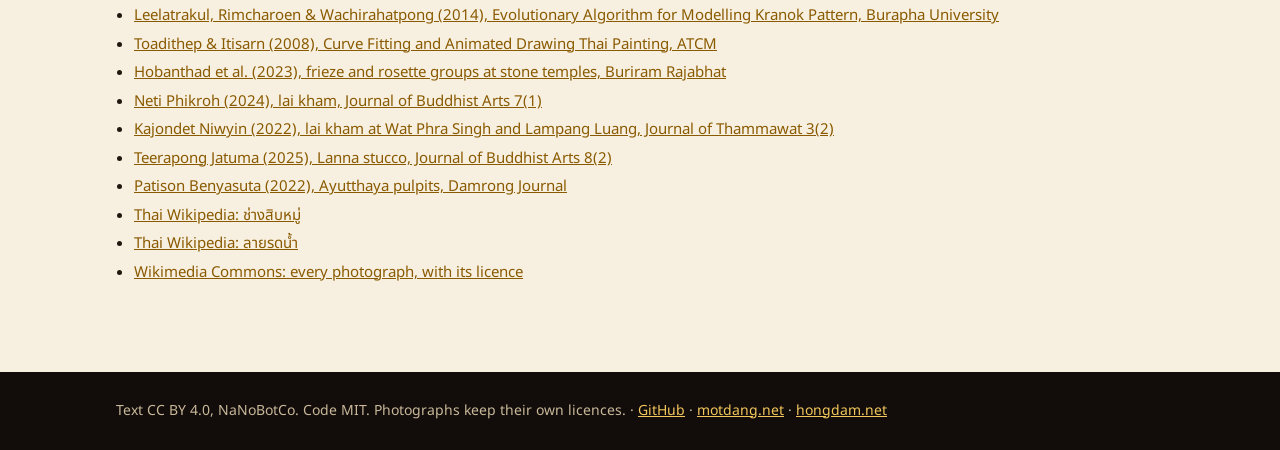
==== commit b10ca9ce: "Three-figure note matches the new drawing Co-Authored-By: Claude Opus 5.5 <noreply@anthropic.com>" ====
--- a/docs/index.html
+++ b/docs/index.html
@@ -144,7 +144,7 @@
 <section id="three" class="sec"><div class="in two"><div><canvas id="threecv" class="cv" role="img" aria-label="The three-figure kranok"></canvas></div>
 <div><p class="kick">กนกสามตัว · kranok sam tua</p><h2>The three-figure kranok</h2><p>Three figures make the mother pattern: ตัวเหงา (tua ngao), the curl, lowest and in front; ตัวประกบ (tua prakop) or กาบ (kap), the sheath behind it; and ตัวยอด (tua yot), the tip. The Royal Institute dictionary gives เหงา as the name of the first kranok figure. Ngao also means lonely, and school lessons pun on its drooping curl.</p><p>One recipe: an upright rectangle, 4 by 2, and its diagonal; the sheath in the bottom-left corner; a curve from the root into the head and up to the tip in the top-right corner; back down like a flame; split into three, notch them, add the inner lines. Another teacher uses a right triangle 3 tall and 2 wide, and lets the head bulge a little outside it, so the kranok looks alive.</p>
 <div class="steps" role="group" aria-label="The three-figure kranok"><button class="pill" type="button" data-step="0" aria-pressed="false">1</button><button class="pill" type="button" data-step="1" aria-pressed="false">2</button><button class="pill" type="button" data-step="2" aria-pressed="false">3</button><button class="pill" type="button" data-step="3" aria-pressed="false">4</button><button class="pill" type="button" data-step="4" aria-pressed="false">5</button><button class="pill" type="button" data-step="5" aria-pressed="false">6</button><button id="tplay" class="pill hot" type="button">Play</button></div>
-<p id="steptext" class="steptext" aria-live="polite"></p><p class="note">Each figure here is one flame from the bending graph above, with a round belly around its curl. The teaching drawing is the first picture under Pictures.</p></div></div></section>
+<p id="steptext" class="steptext" aria-live="polite"></p><p class="note">Each figure here is one flame from the bending graph above: the line is its front edge, the body hangs off its back, and the head fills with gold between the turns of the curl. The teaching drawing is the first picture under Pictures.</p></div></div></section>
 <section id="nest" class="sec dark"><div class="in two"><div><canvas id="nestcv" class="cv" role="img" aria-label="Kranok inside kranok"></canvas></div>
 <div><p class="kick">Flames on flames</p><h2>Kranok inside kranok</h2><p>Each notch on a kranok's back ends in a small flame. Let every one grow a whole kranok of its own, and every notch on those, and so on. Architects speak of nested kranok, and a 2014 Burapha University report set out to model the kranok's fractal form; this recursion is the page's own.</p><p>With three notches and each child r times the size of its parent, level n has <span class="math">3<sup>n</sup></span> flames, each with <span class="math">r<sup>2n</sup></span> of the first flame's area. The gold adds up to a geometric series, <span class="math">1 + 3r² + (3r²)² + …</span>, which settles at <span class="math">1 / (1 − 3r²)</span> times the first flame while <span class="math">3r² &lt; 1</span>. Past r ≈ 0.58 it grows without end.</p>
 <label class="lab" for="ndepth">Levels</label><input id="ndepth" type="range" min="0" max="4" step="1" value="2"><label class="lab" for="nratio">Size of each child</label><input id="nratio" type="range" min="0.25" max="0.6" step="0.01" value="0.42">
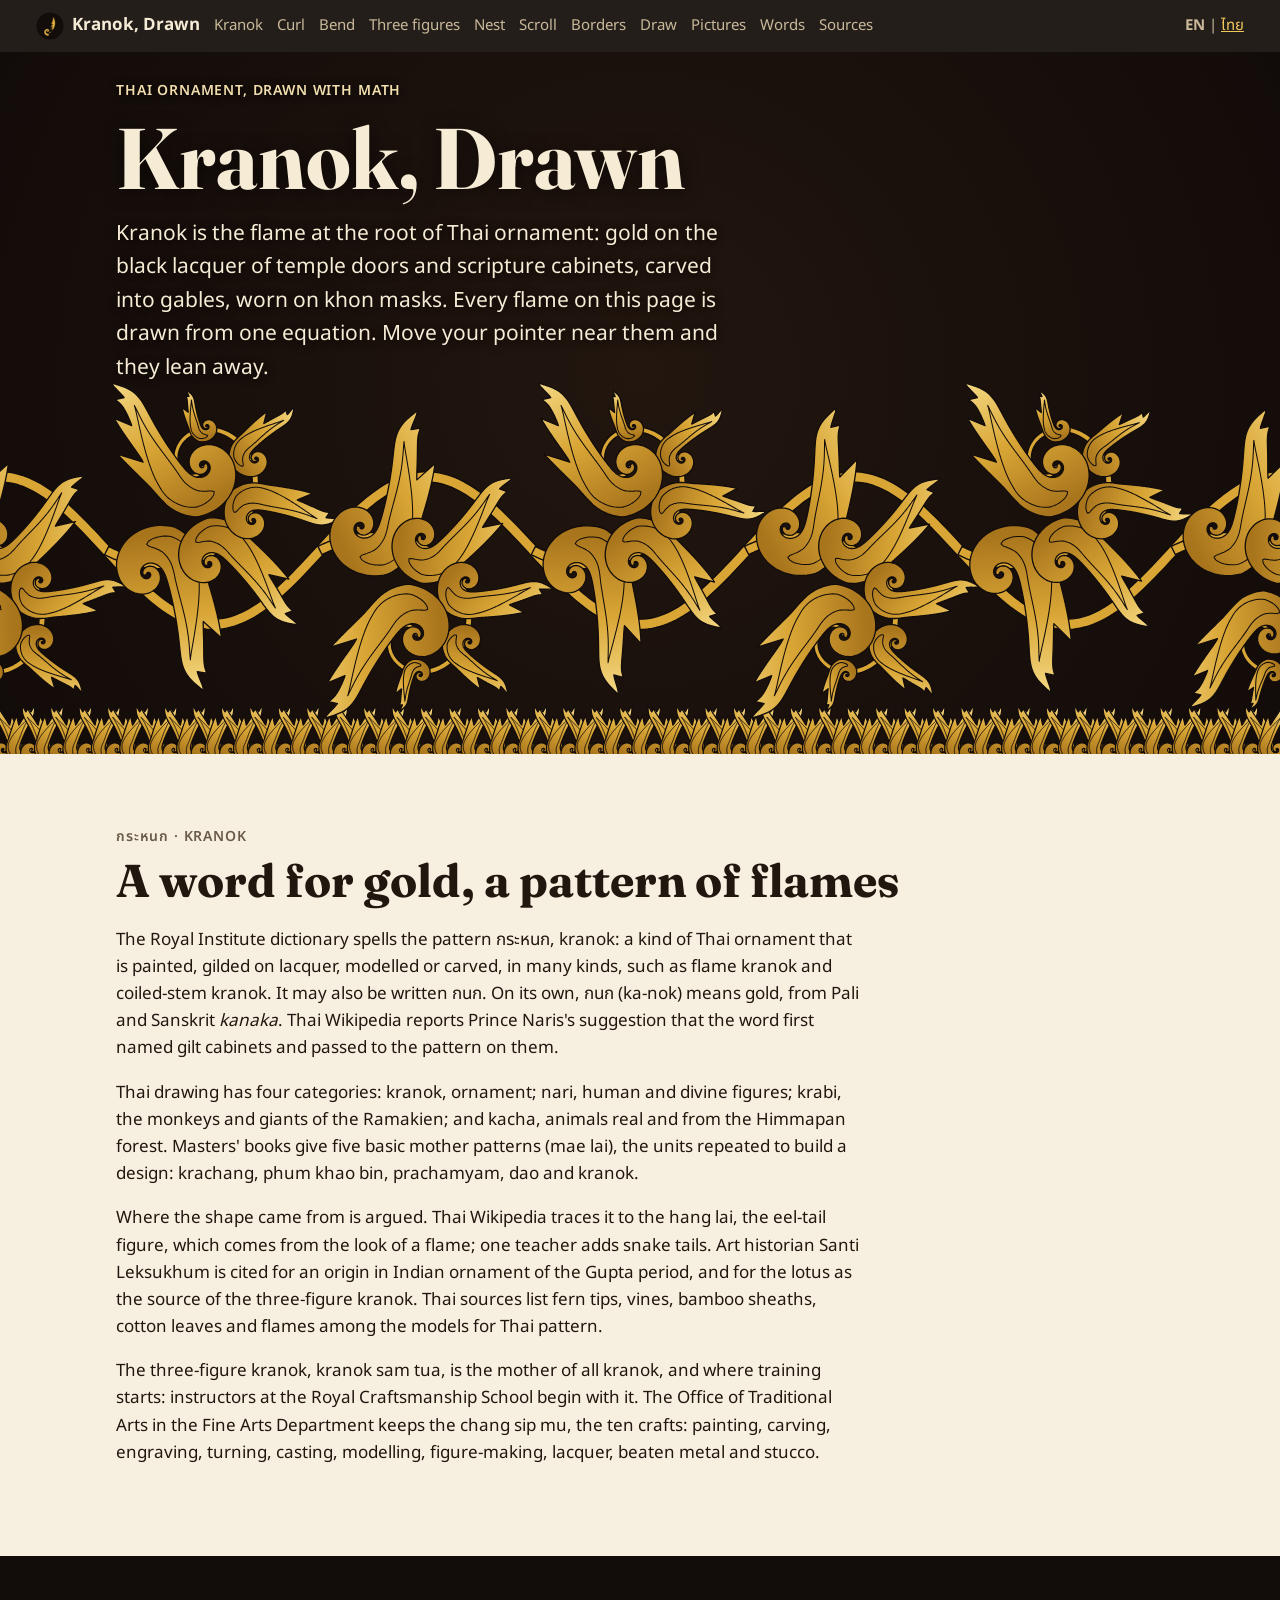
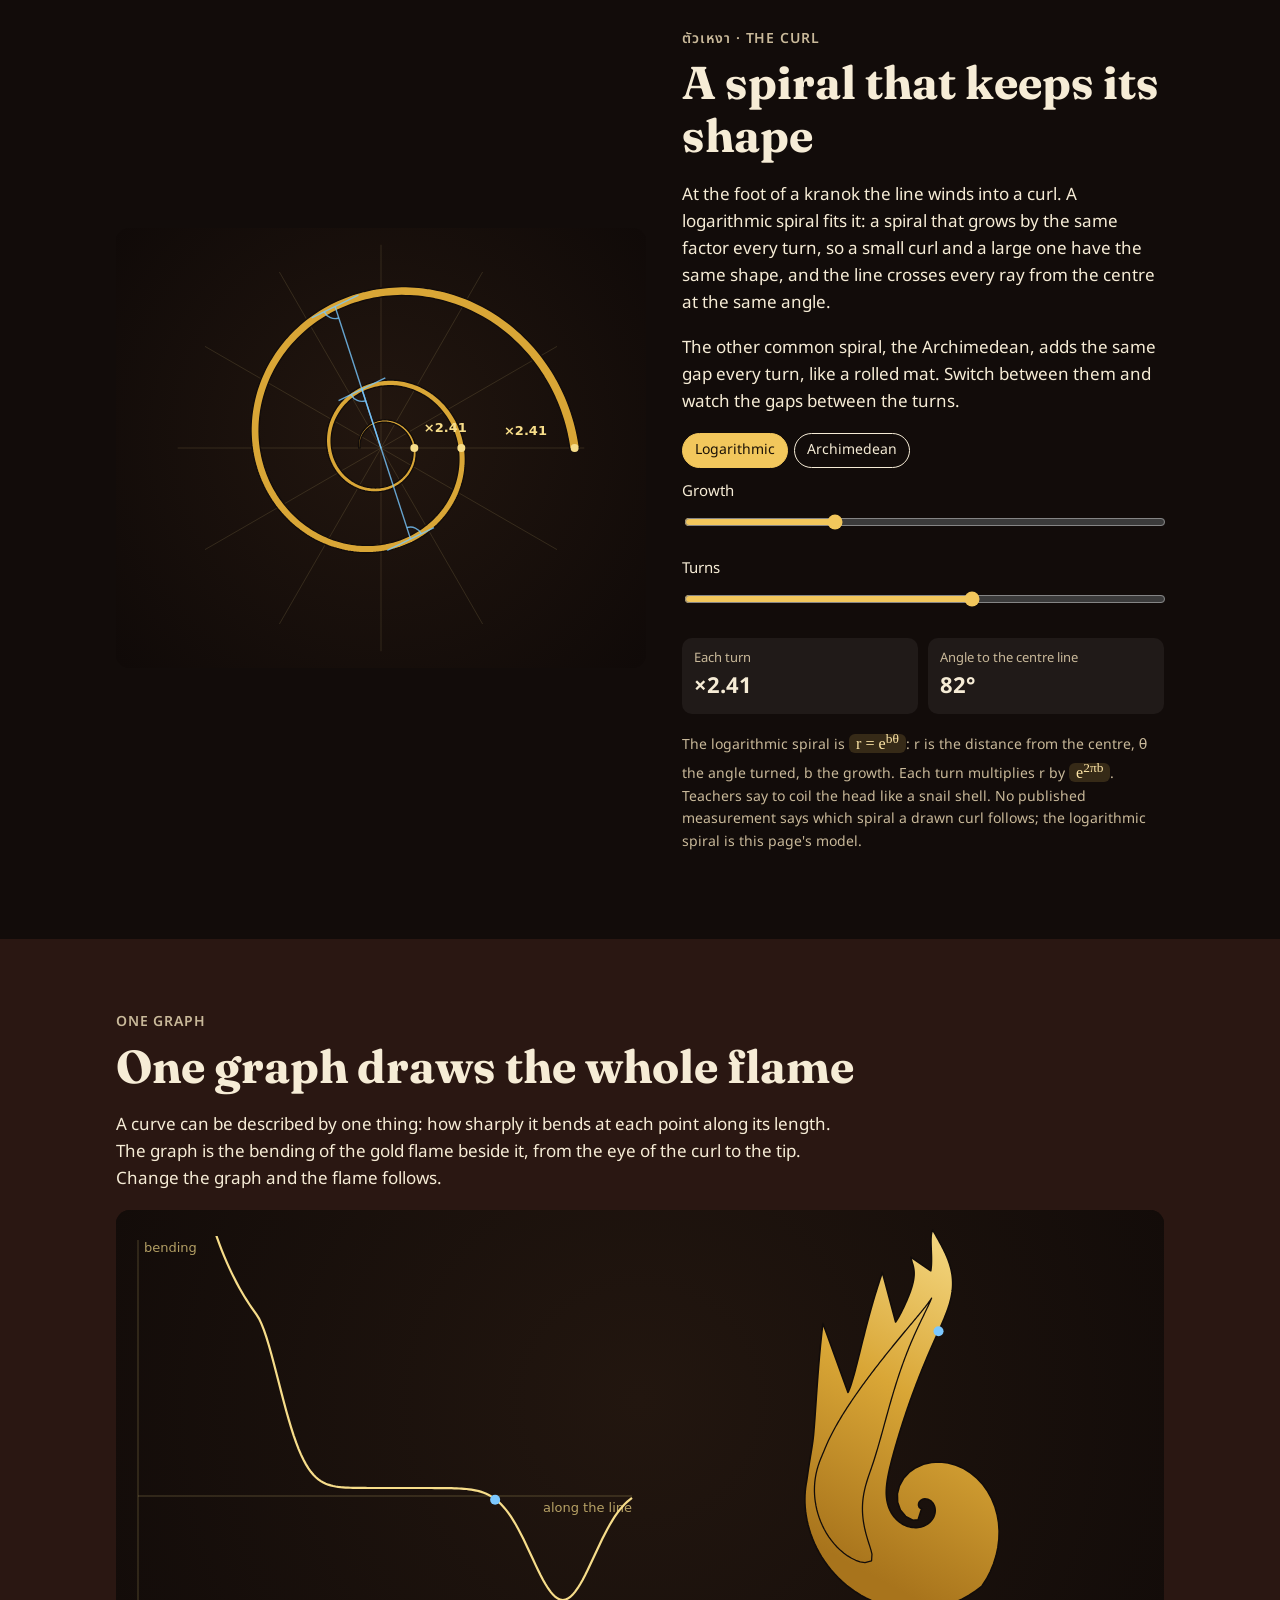
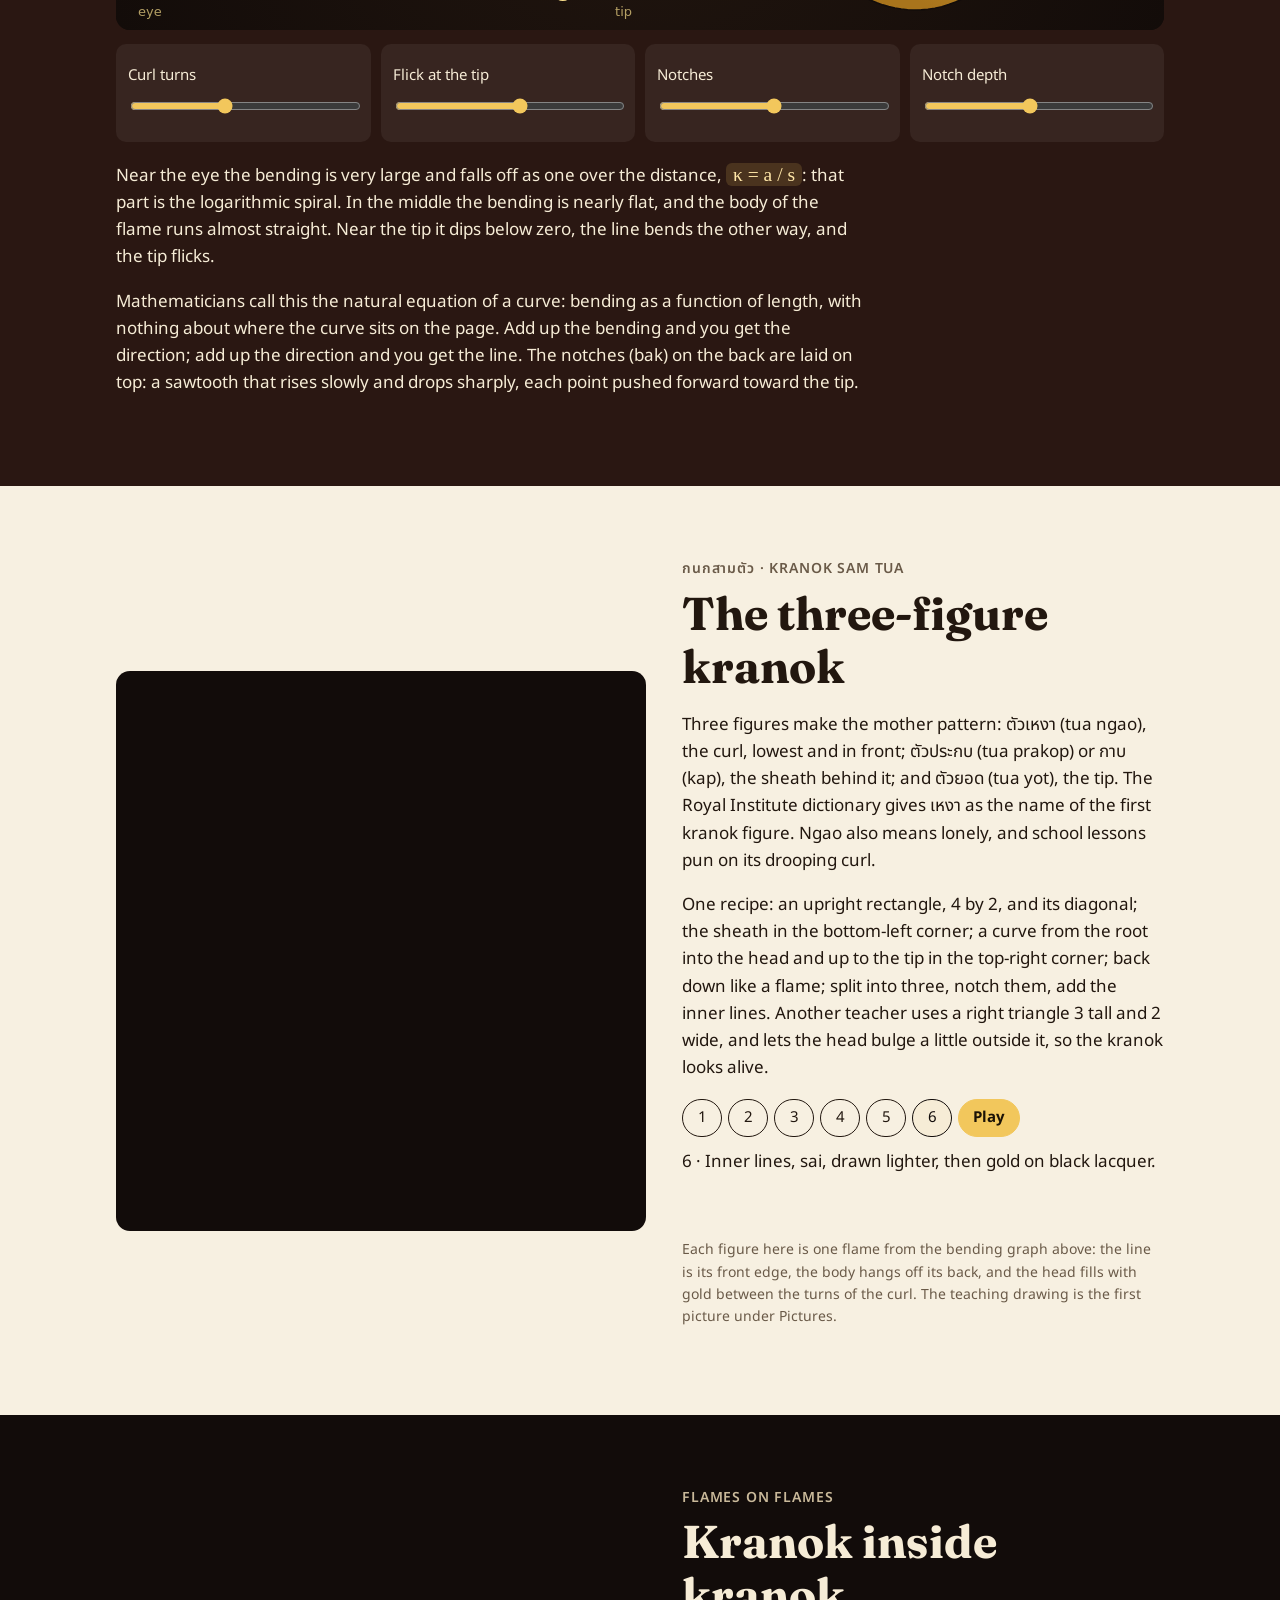
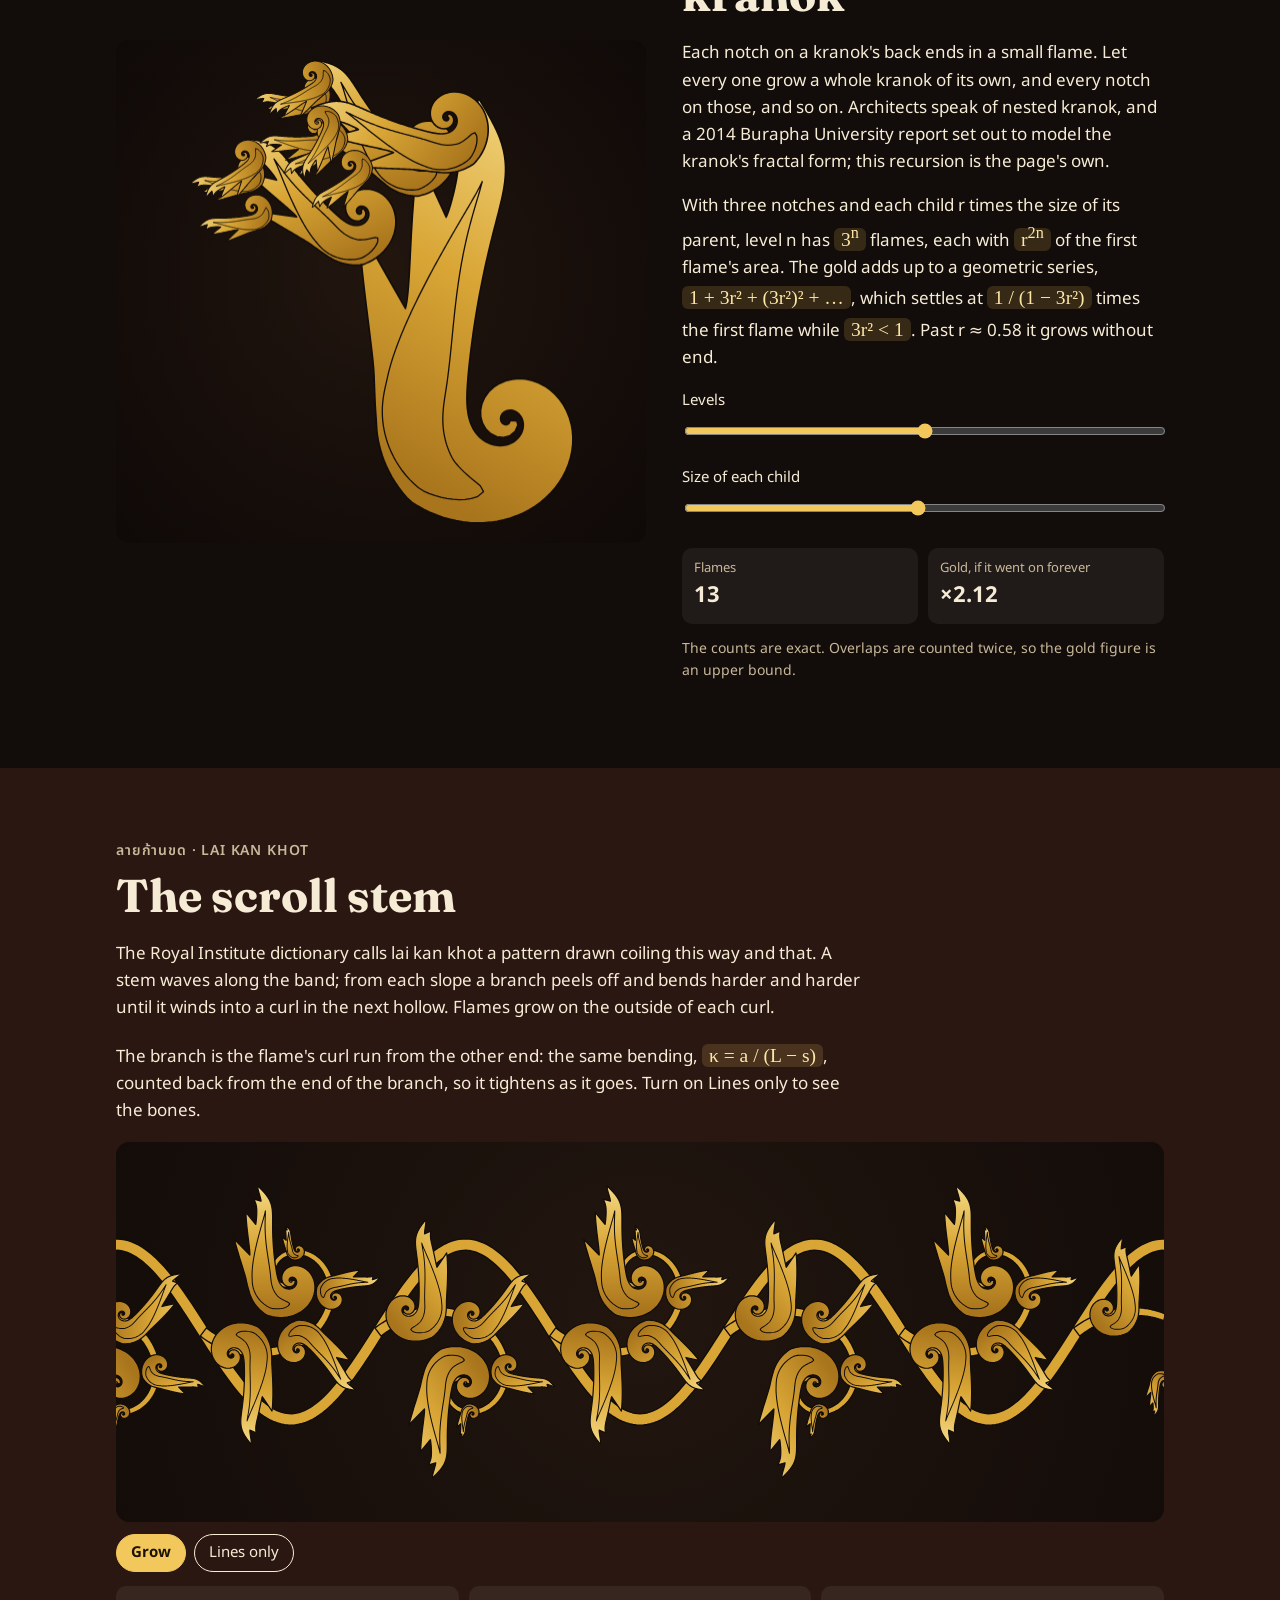
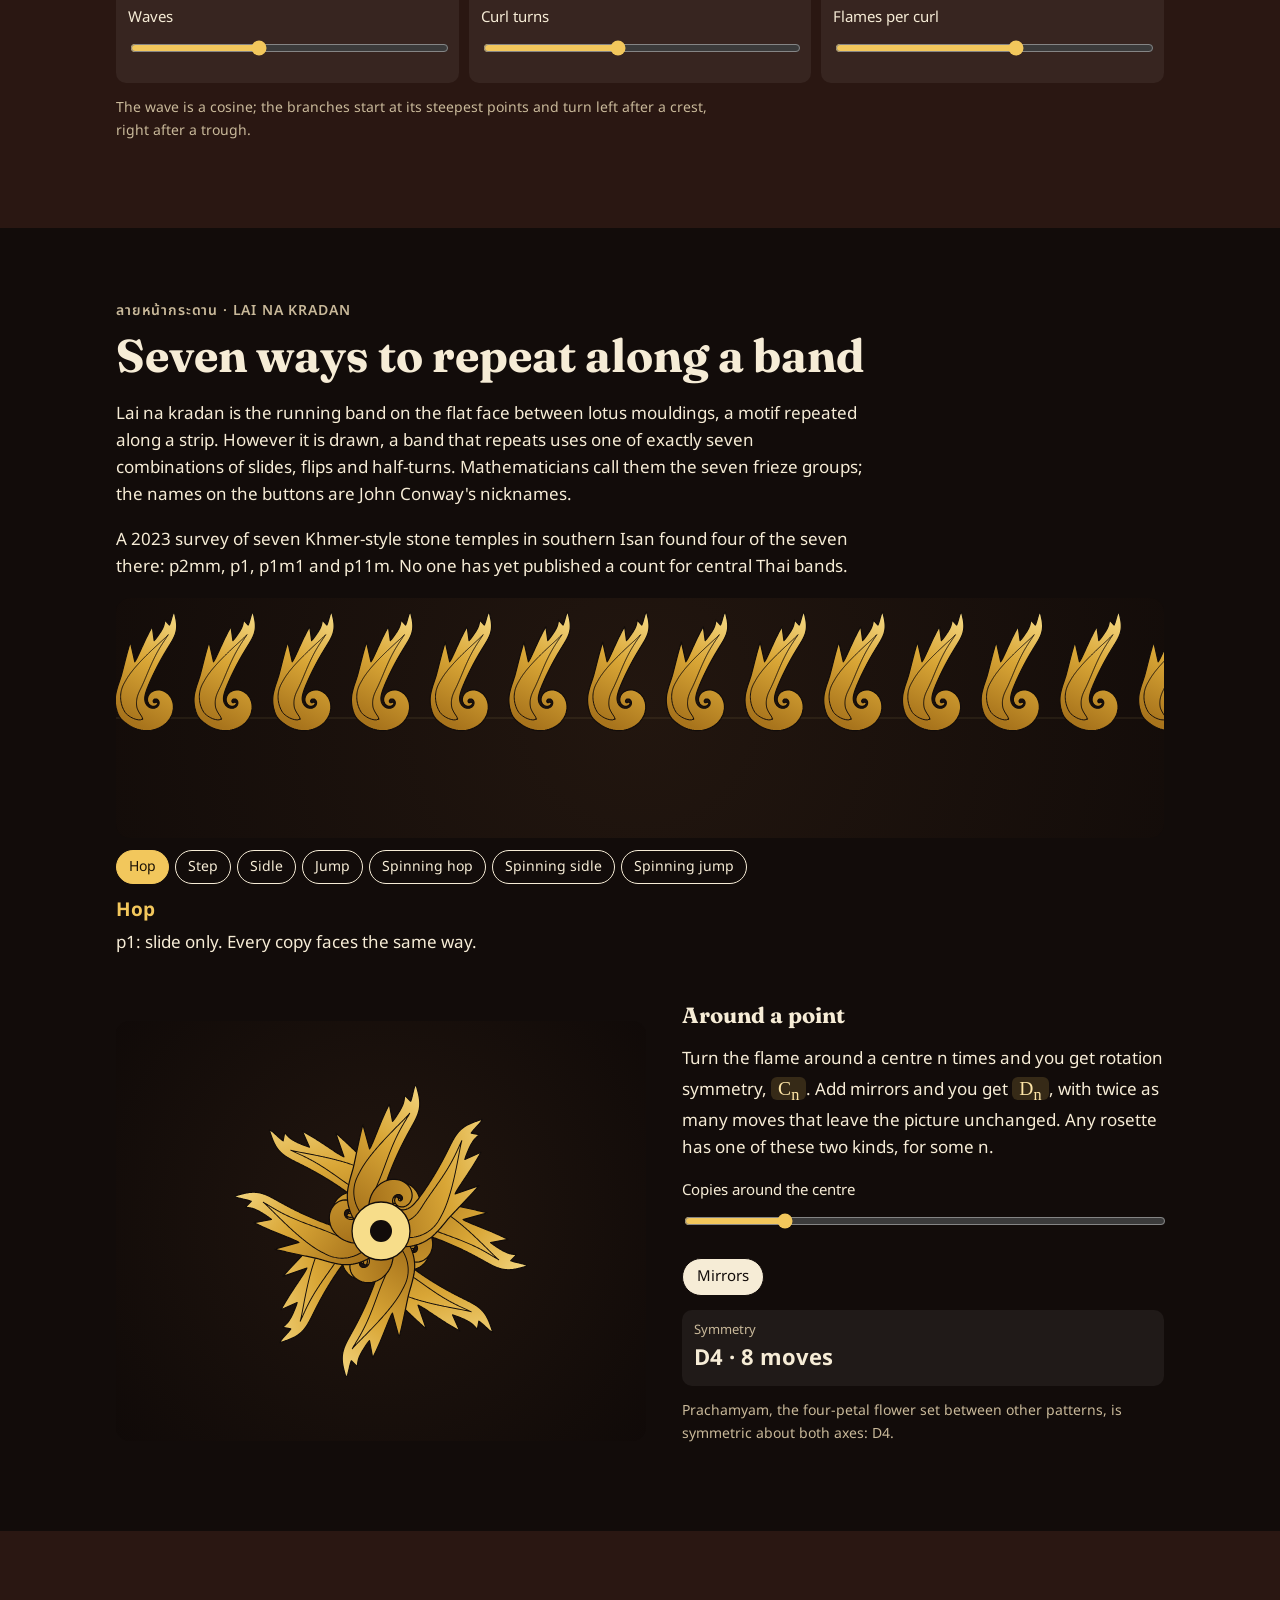
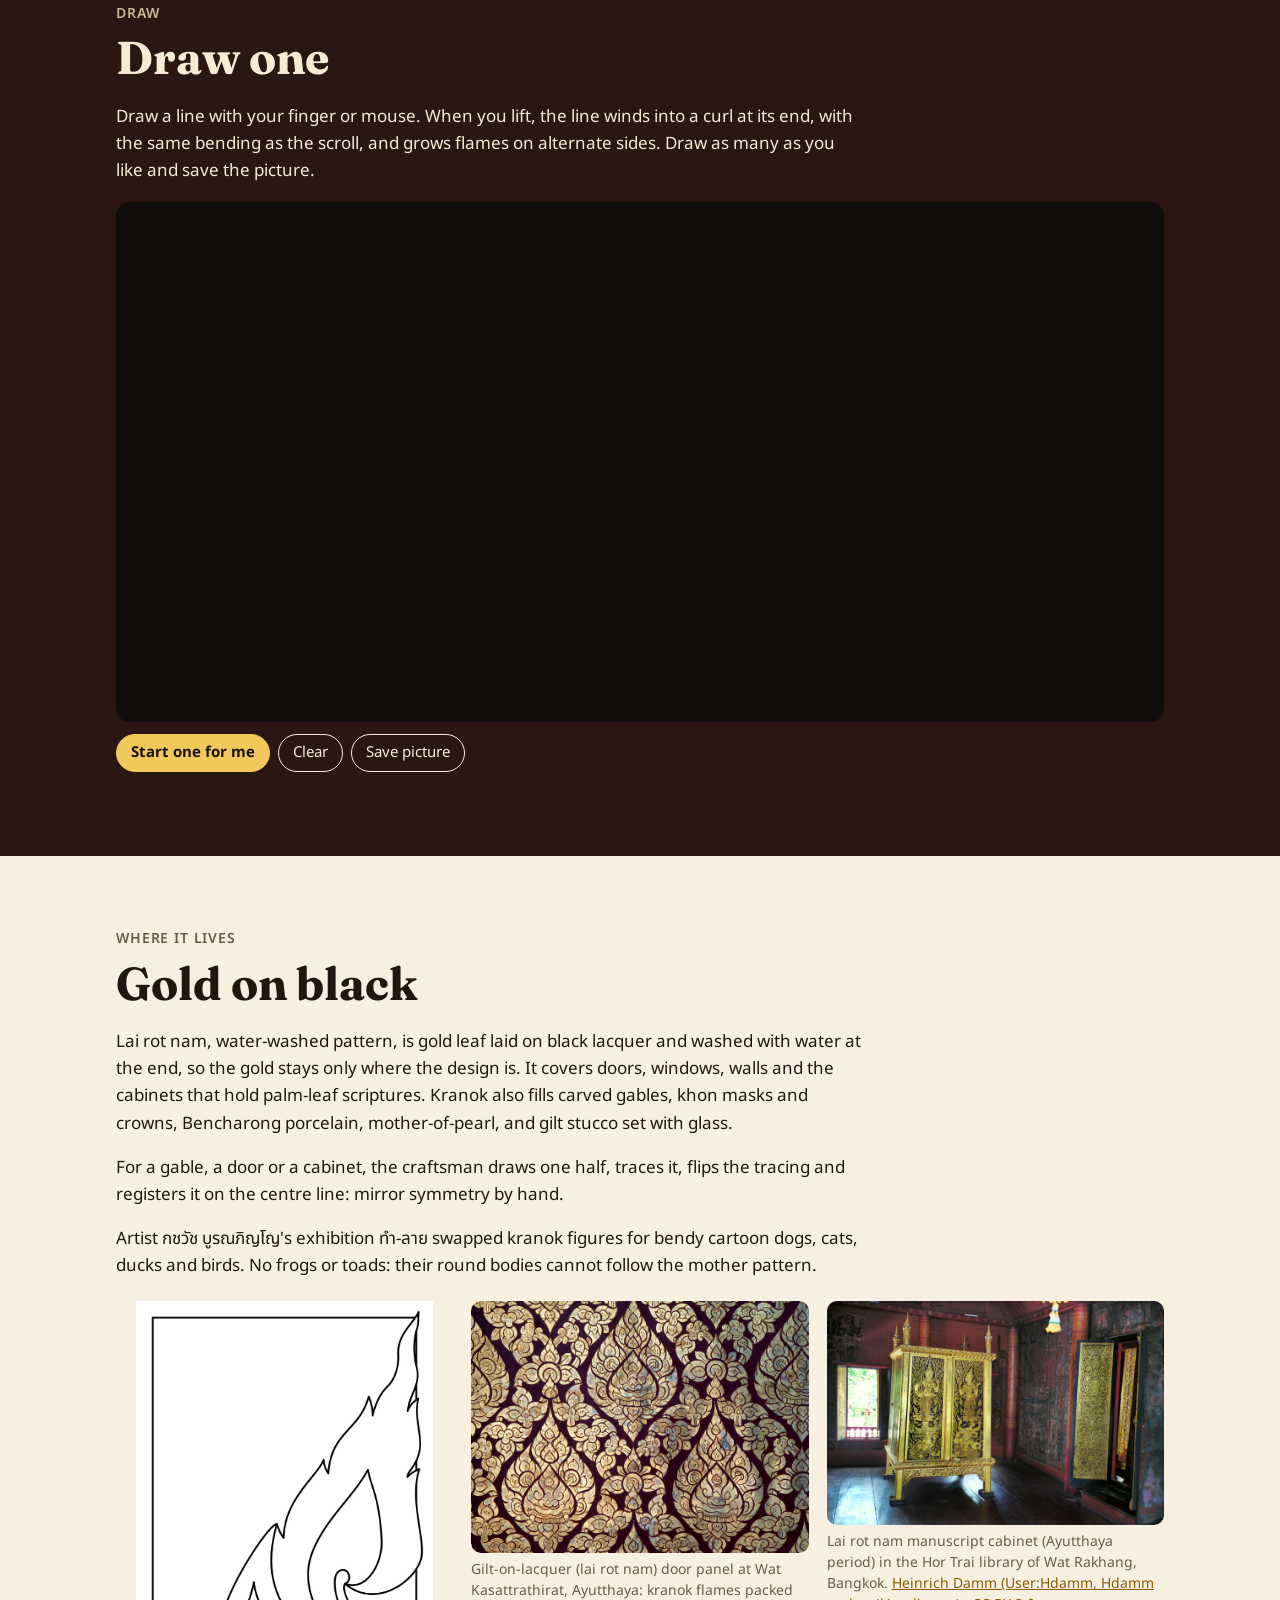
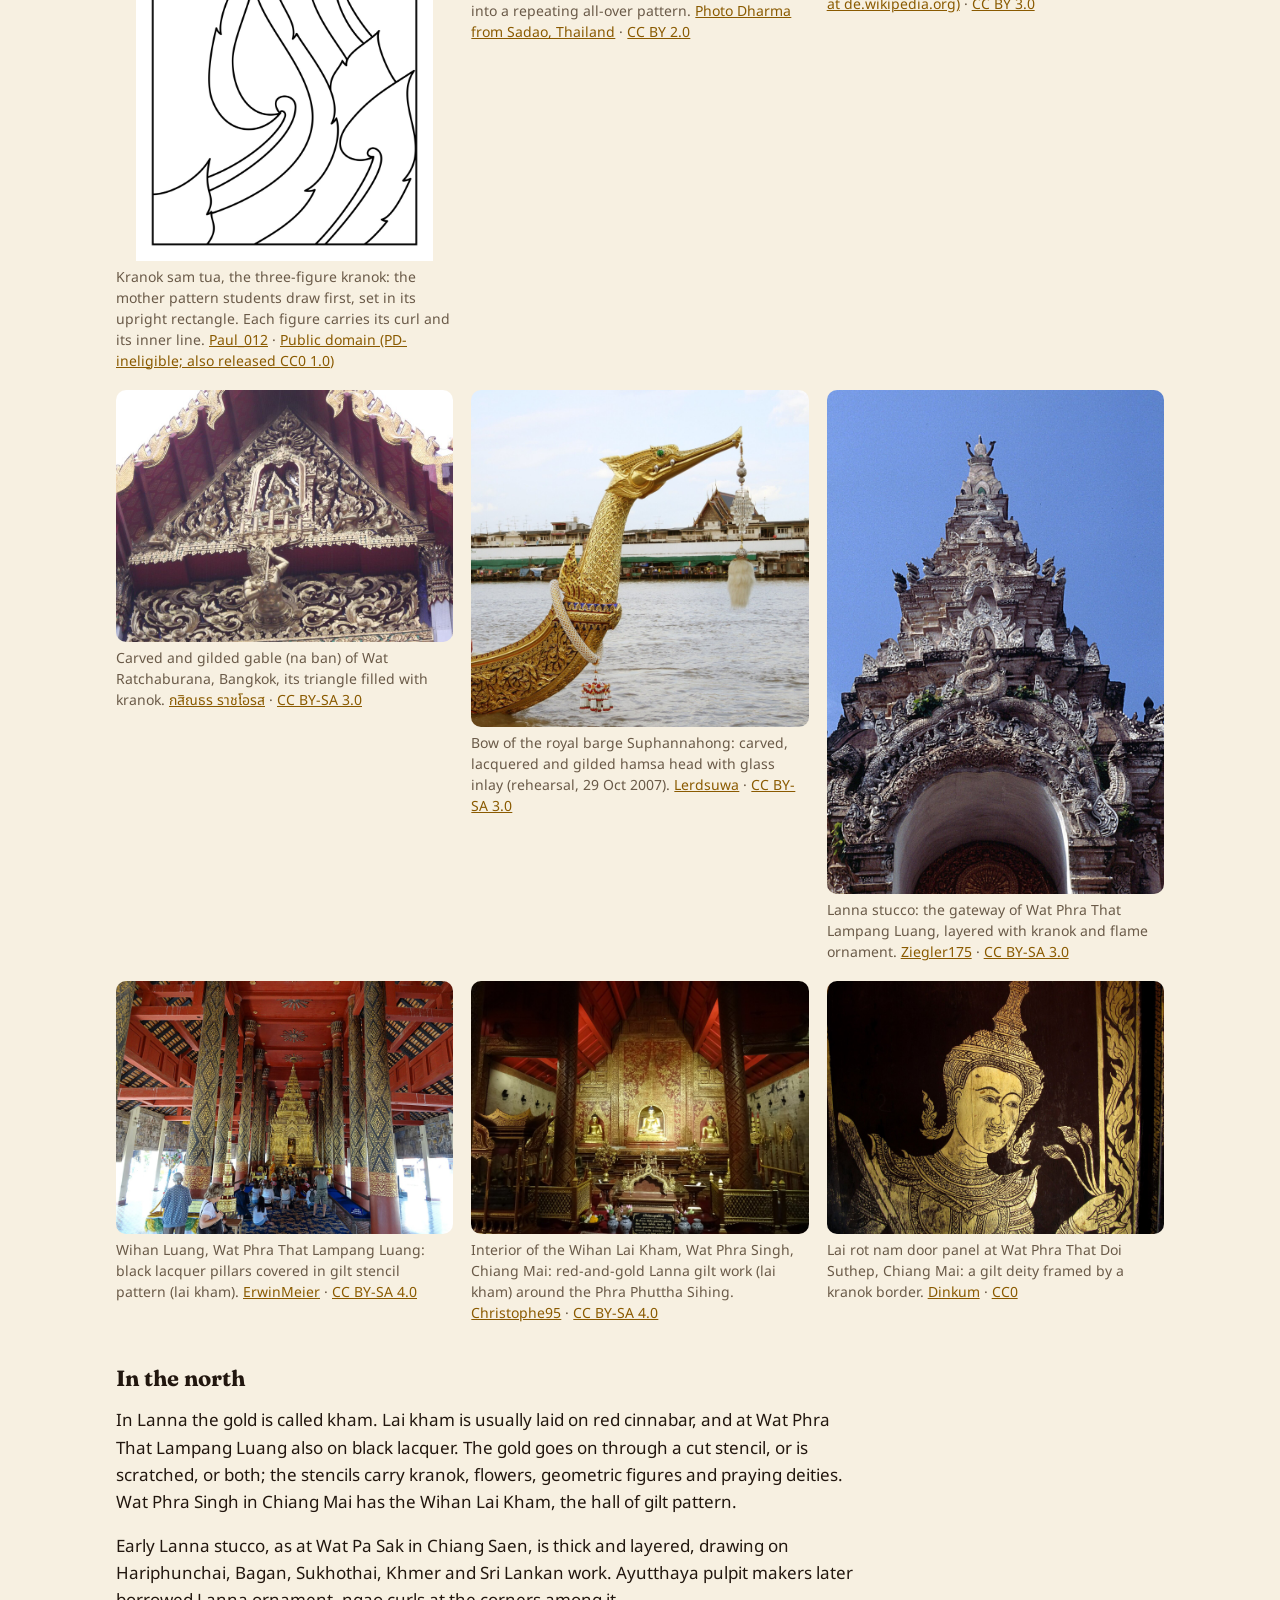
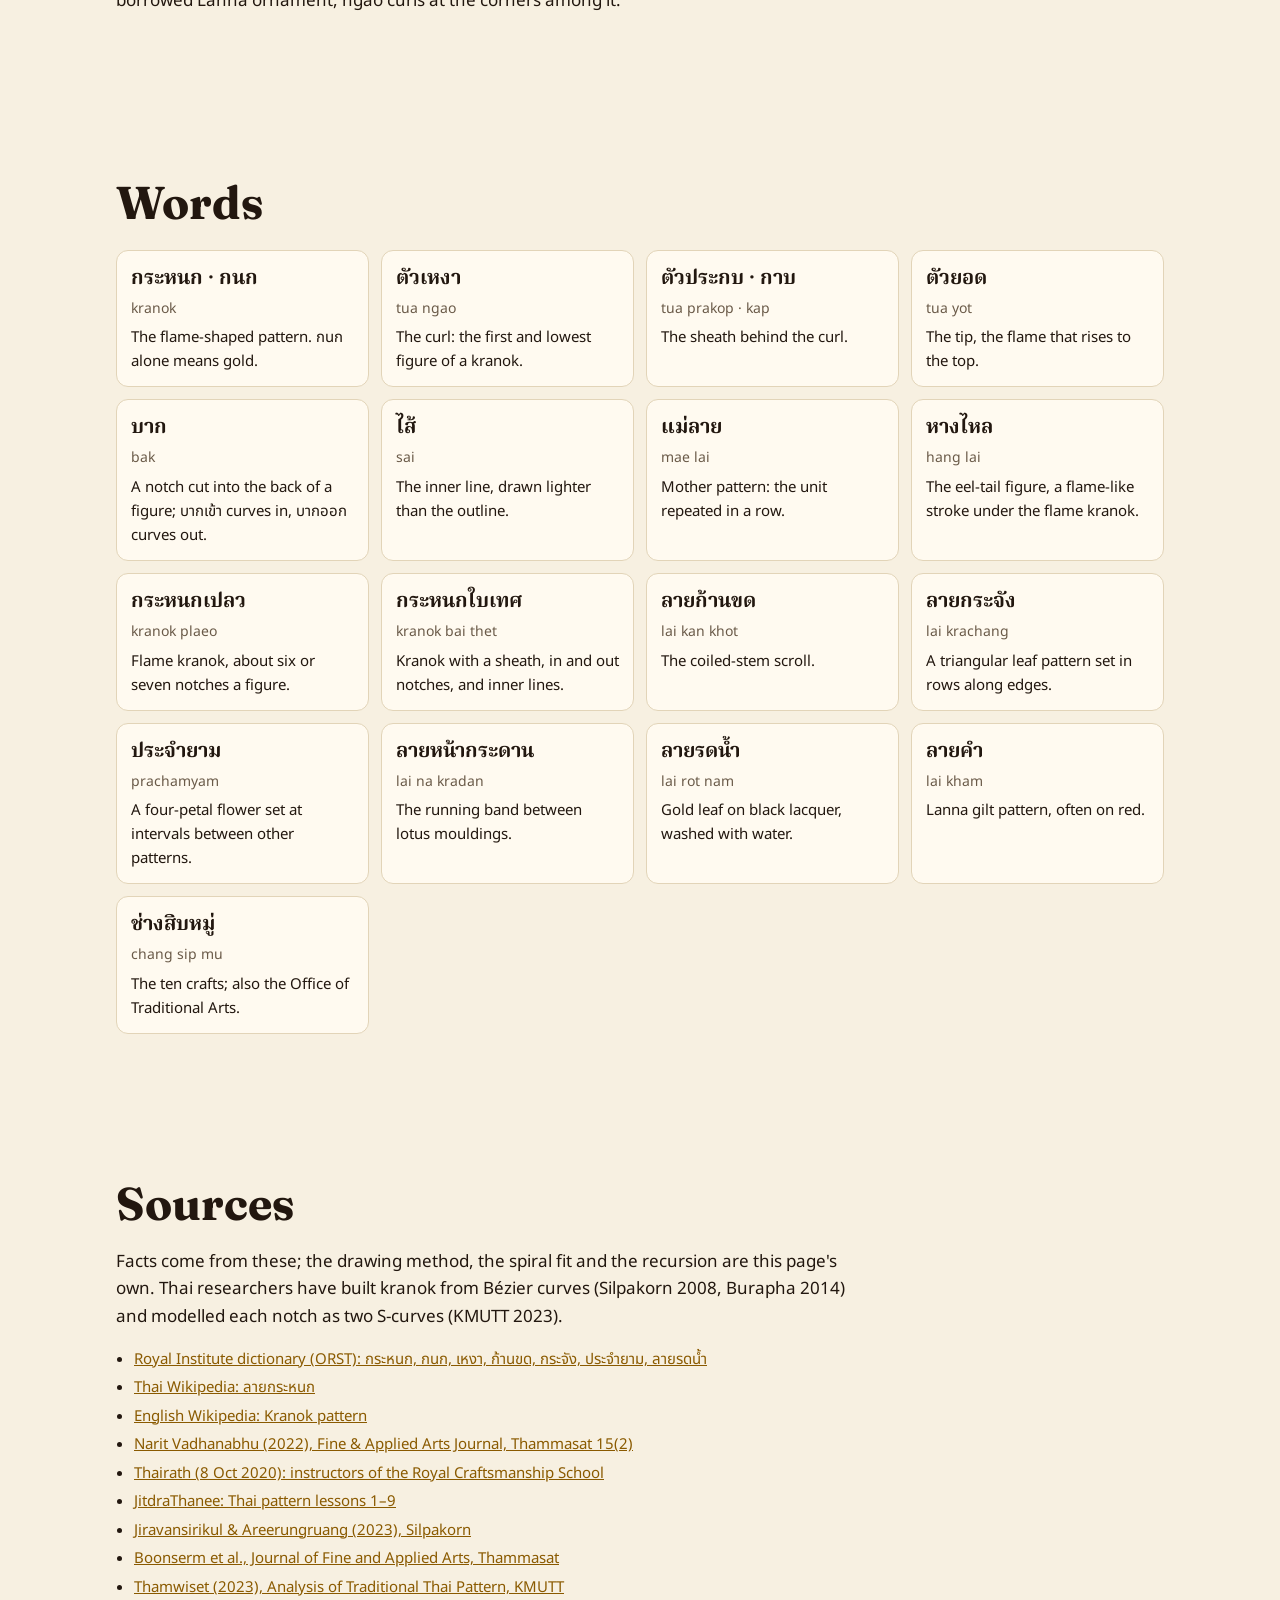
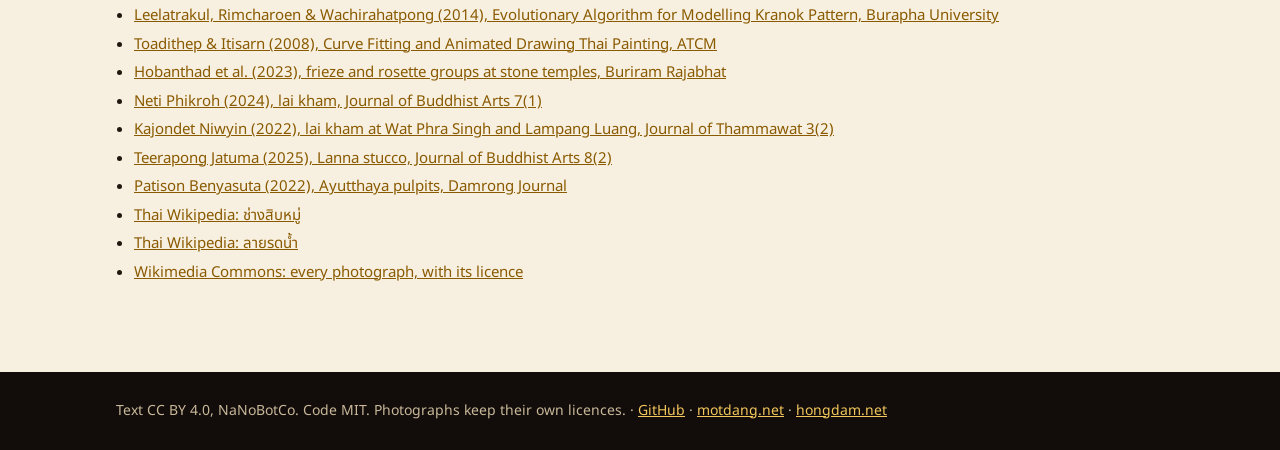
==== commit f6cc3ea6: "Share cards of its own for the GitHub copy, English and Thai Co-Authored-By: Claude Sonnet 5.5 <nore" ====
--- a/docs/index.html
+++ b/docs/index.html
@@ -8,12 +8,9 @@
 <link rel="canonical" href="https://motdang.net/sites/kranok/">
 <link rel="alternate" hreflang="en" href="https://motdang.net/sites/kranok/"><link rel="alternate" hreflang="th" href="https://motdang.net/sites/kranok/th/"><link rel="alternate" hreflang="x-default" href="https://motdang.net/sites/kranok/">
 <meta property="og:type" content="website"><meta property="og:site_name" content="Kranok, Drawn · กนก วาดด้วยคณิต">
-<meta property="og:title" content="Kranok, Drawn"><meta property="og:description" content="Kranok, the flame of Thai ornament, drawn with math: the word, the curl, the one graph that bends a flame, the three-figure kranok, flames on flames, the coiled-stem scroll, seven ways to repeat a border, gold on black lacquer and Lanna lai kham. In English and Thai."><meta property="og:url" content="https://motdang.net/sites/kranok/">
-<meta property="og:image" content="https://motdang.net/sites/kranok/card.jpg"><meta property="og:image:secure_url" content="https://motdang.net/sites/kranok/card.jpg"><meta property="og:image:type" content="image/jpeg">
-<meta property="og:image:width" content="1200"><meta property="og:image:height" content="630">
-<meta property="og:image:alt" content="Gold kranok flames and a coiled scroll on black lacquer">
+<meta property="og:title" content="Kranok, Drawn"><meta property="og:description" content="Kranok, the flame of Thai ornament, drawn with math: the word, the curl, the one graph that bends a flame, the three-figure kranok, flames on flames, the coiled-stem scroll, seven ways to repeat a border, gold on black lacquer and Lanna lai kham. In English and Thai.">
+<meta property="og:image" content="https://nanobotco.github.io/kranok/og/index.jpg"><meta property="og:image:width" content="1200"><meta property="og:image:height" content="630"><meta property="og:image:type" content="image/jpeg"><meta property="og:image:alt" content="Card: Kranok, Drawn"><meta name="twitter:card" content="summary_large_image"><meta name="twitter:image" content="https://nanobotco.github.io/kranok/og/index.jpg"><meta name="twitter:image:alt" content="Card: Kranok, Drawn"><meta property="og:url" content="https://motdang.net/sites/kranok/">
 <meta property="og:locale" content="en_US"><meta property="og:locale:alternate" content="th_TH">
-<meta name="twitter:card" content="summary_large_image"><meta name="twitter:image" content="https://motdang.net/sites/kranok/card.jpg">
 <link rel="icon" href="icon.svg" type="image/svg+xml">
 <link rel="alternate" type="text/plain" href="https://motdang.net/sites/kranok/llms.txt" title="llms.txt">
 <link rel="preconnect" href="https://fonts.googleapis.com"><link rel="preconnect" href="https://fonts.gstatic.com" crossorigin>
